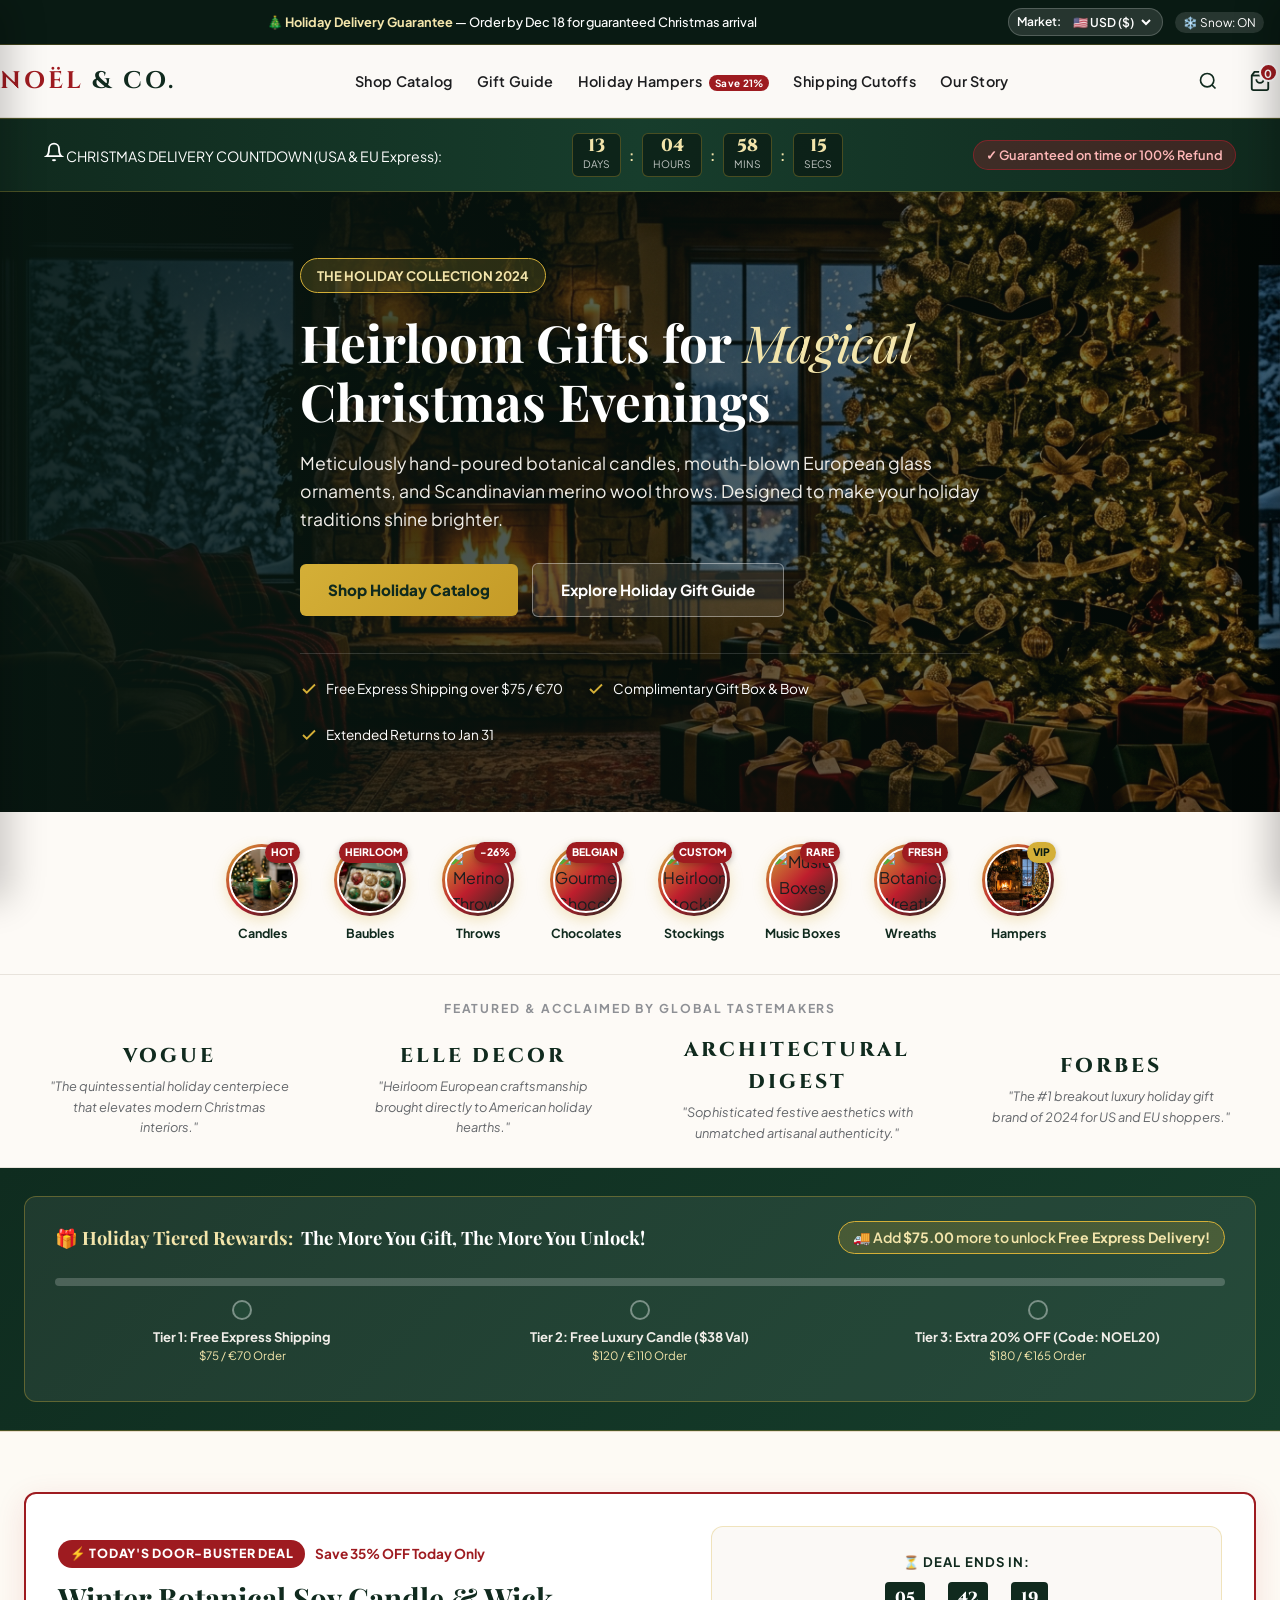
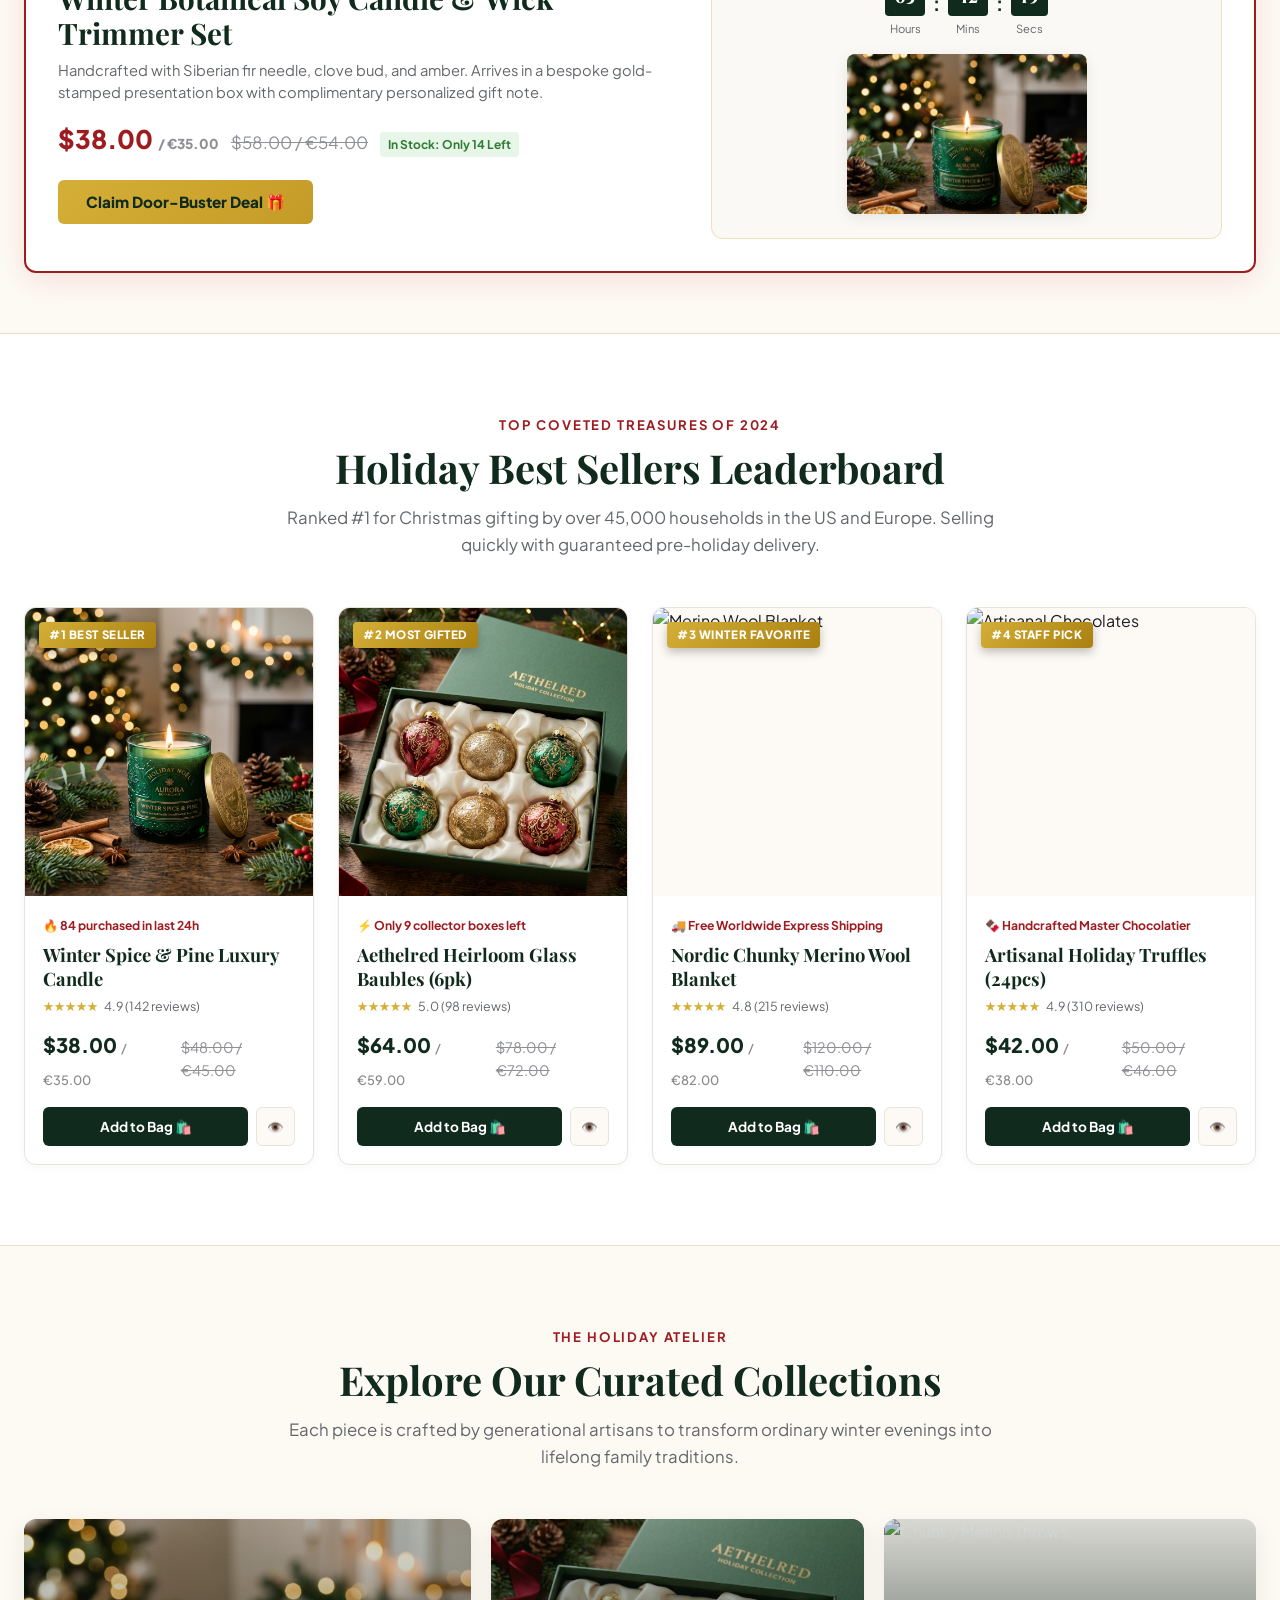
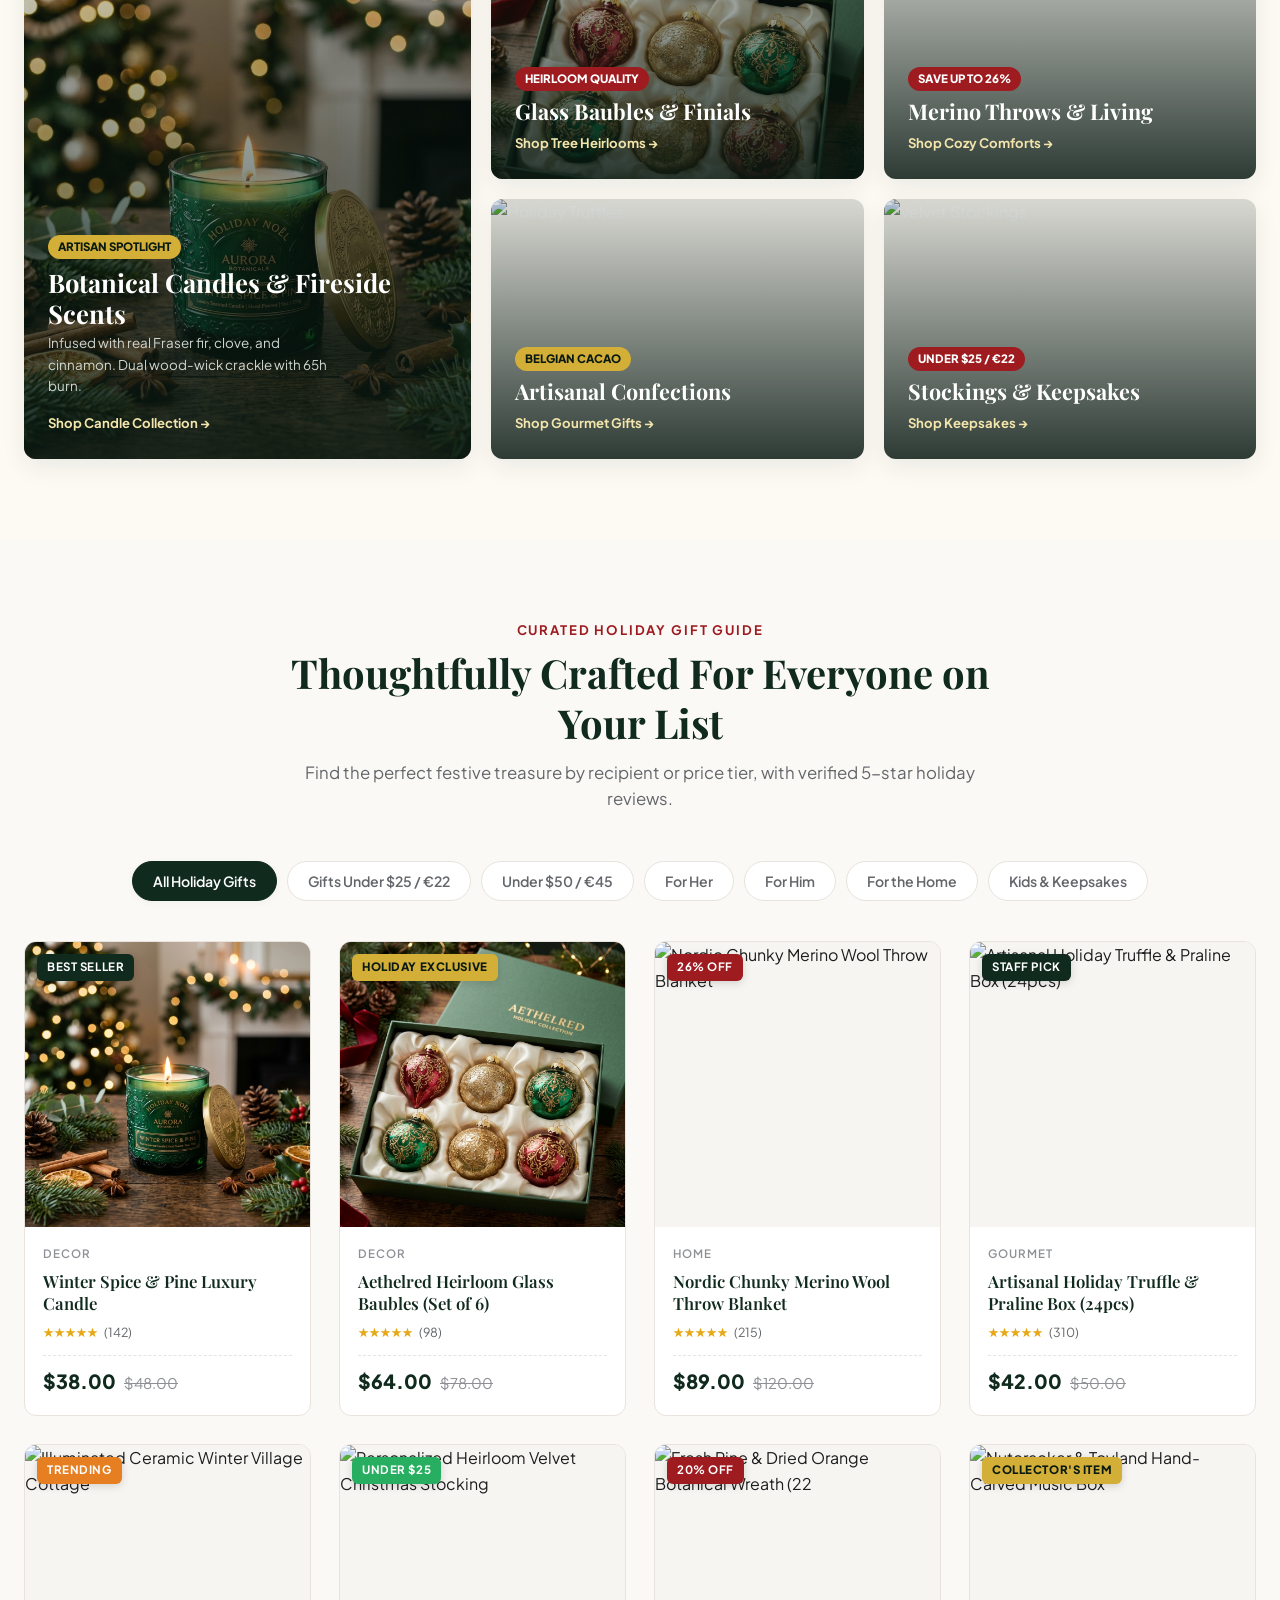
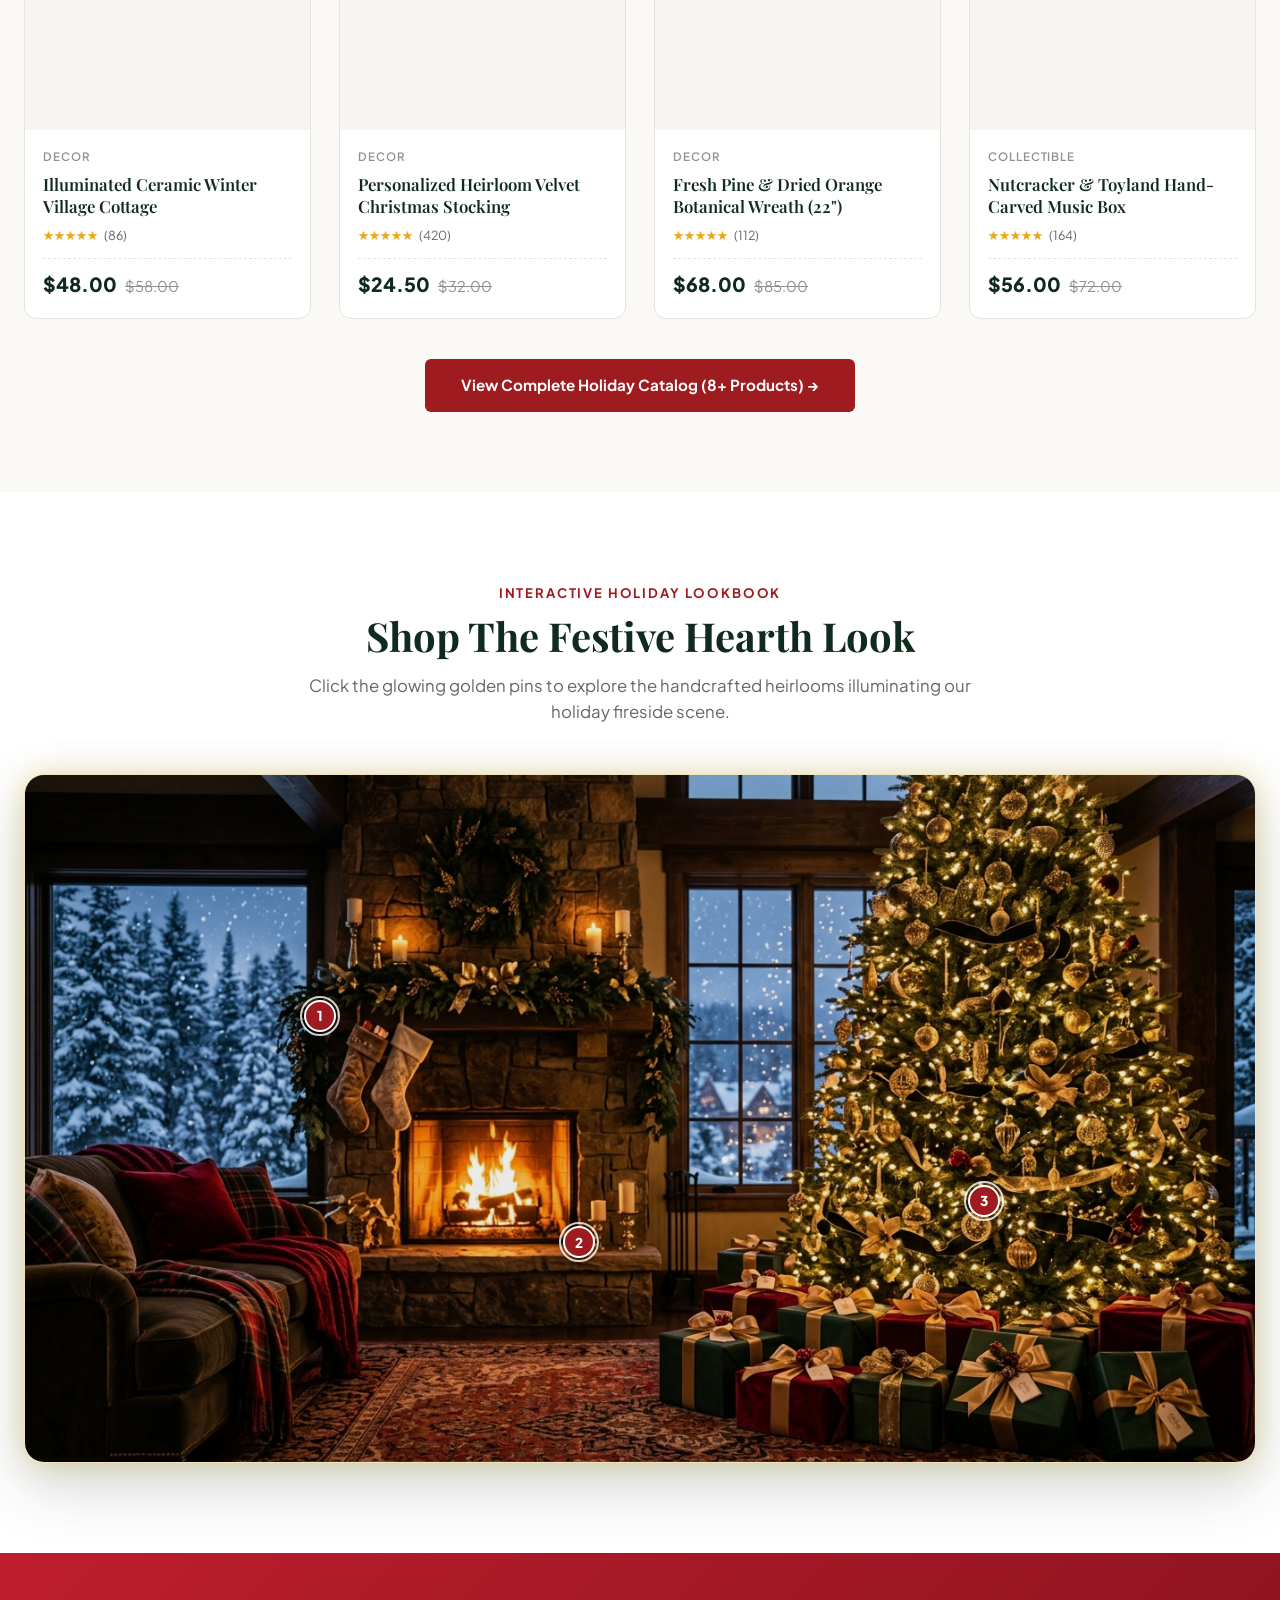
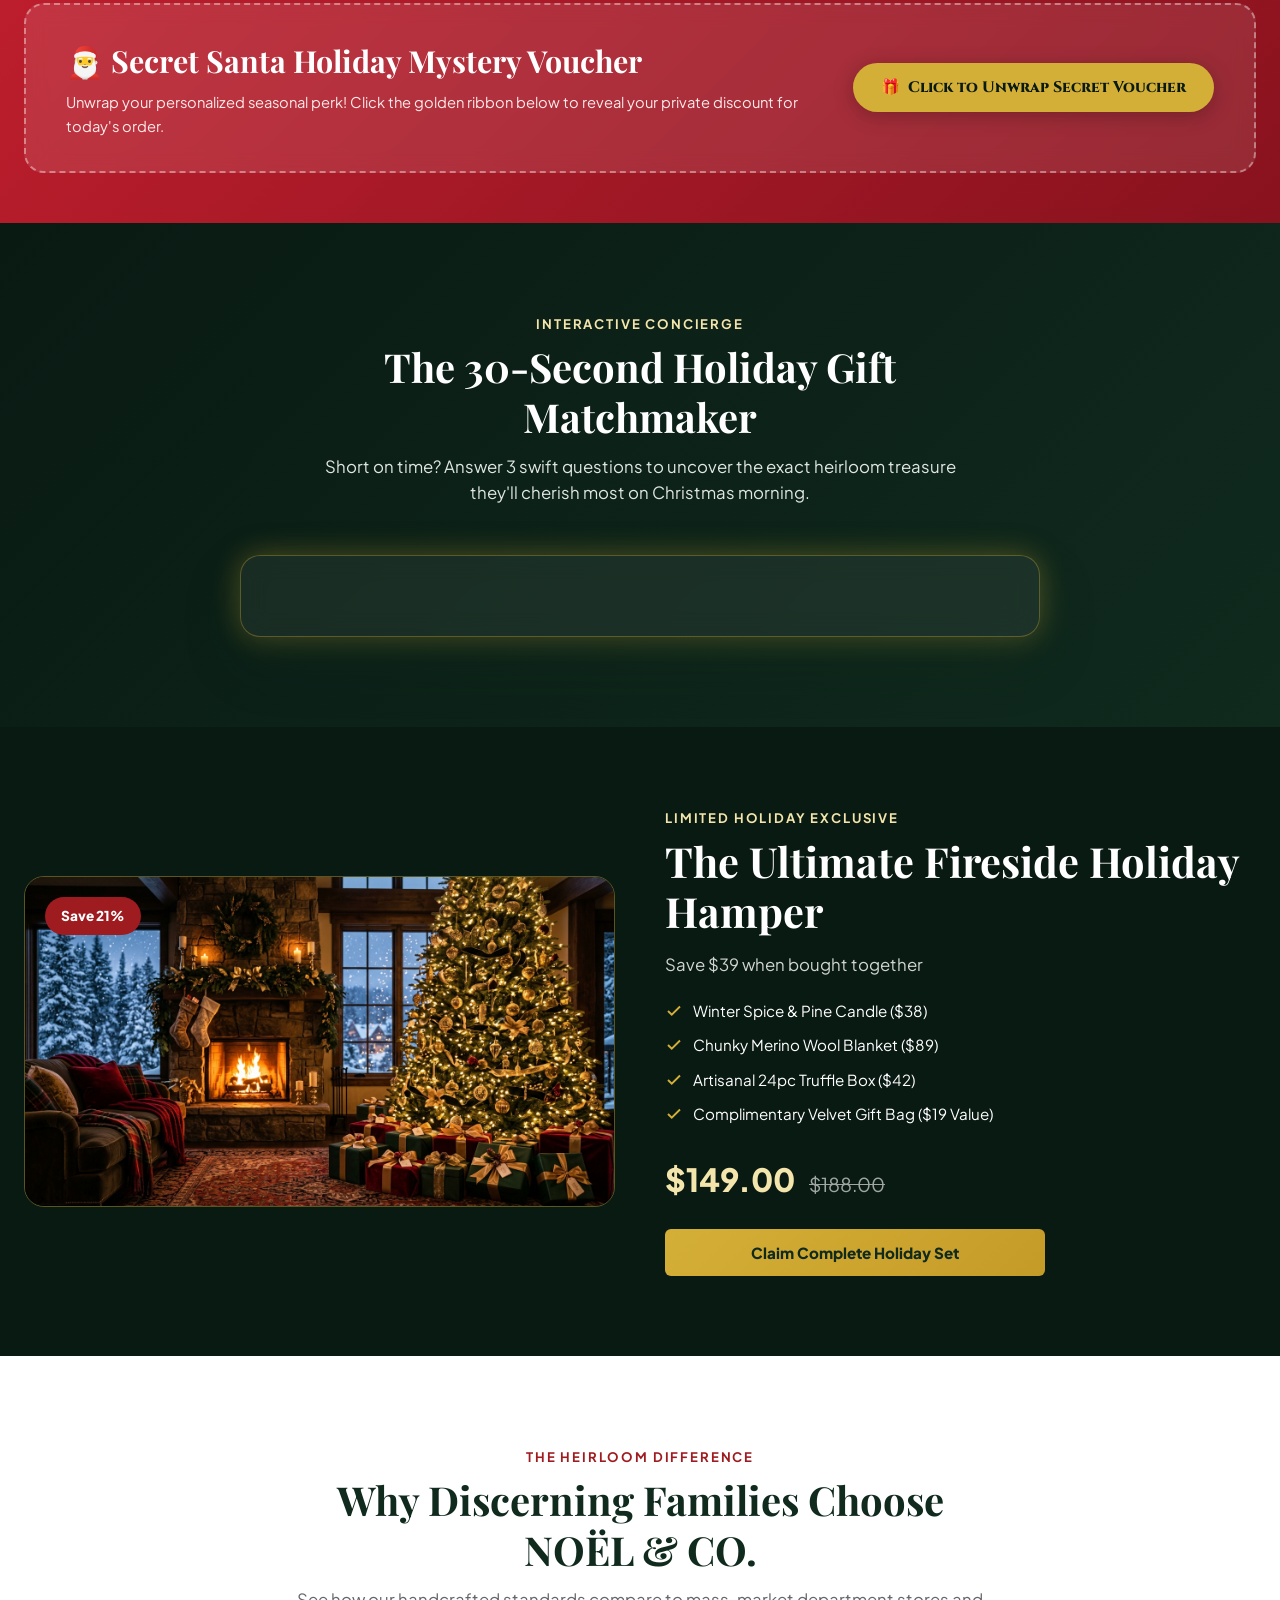
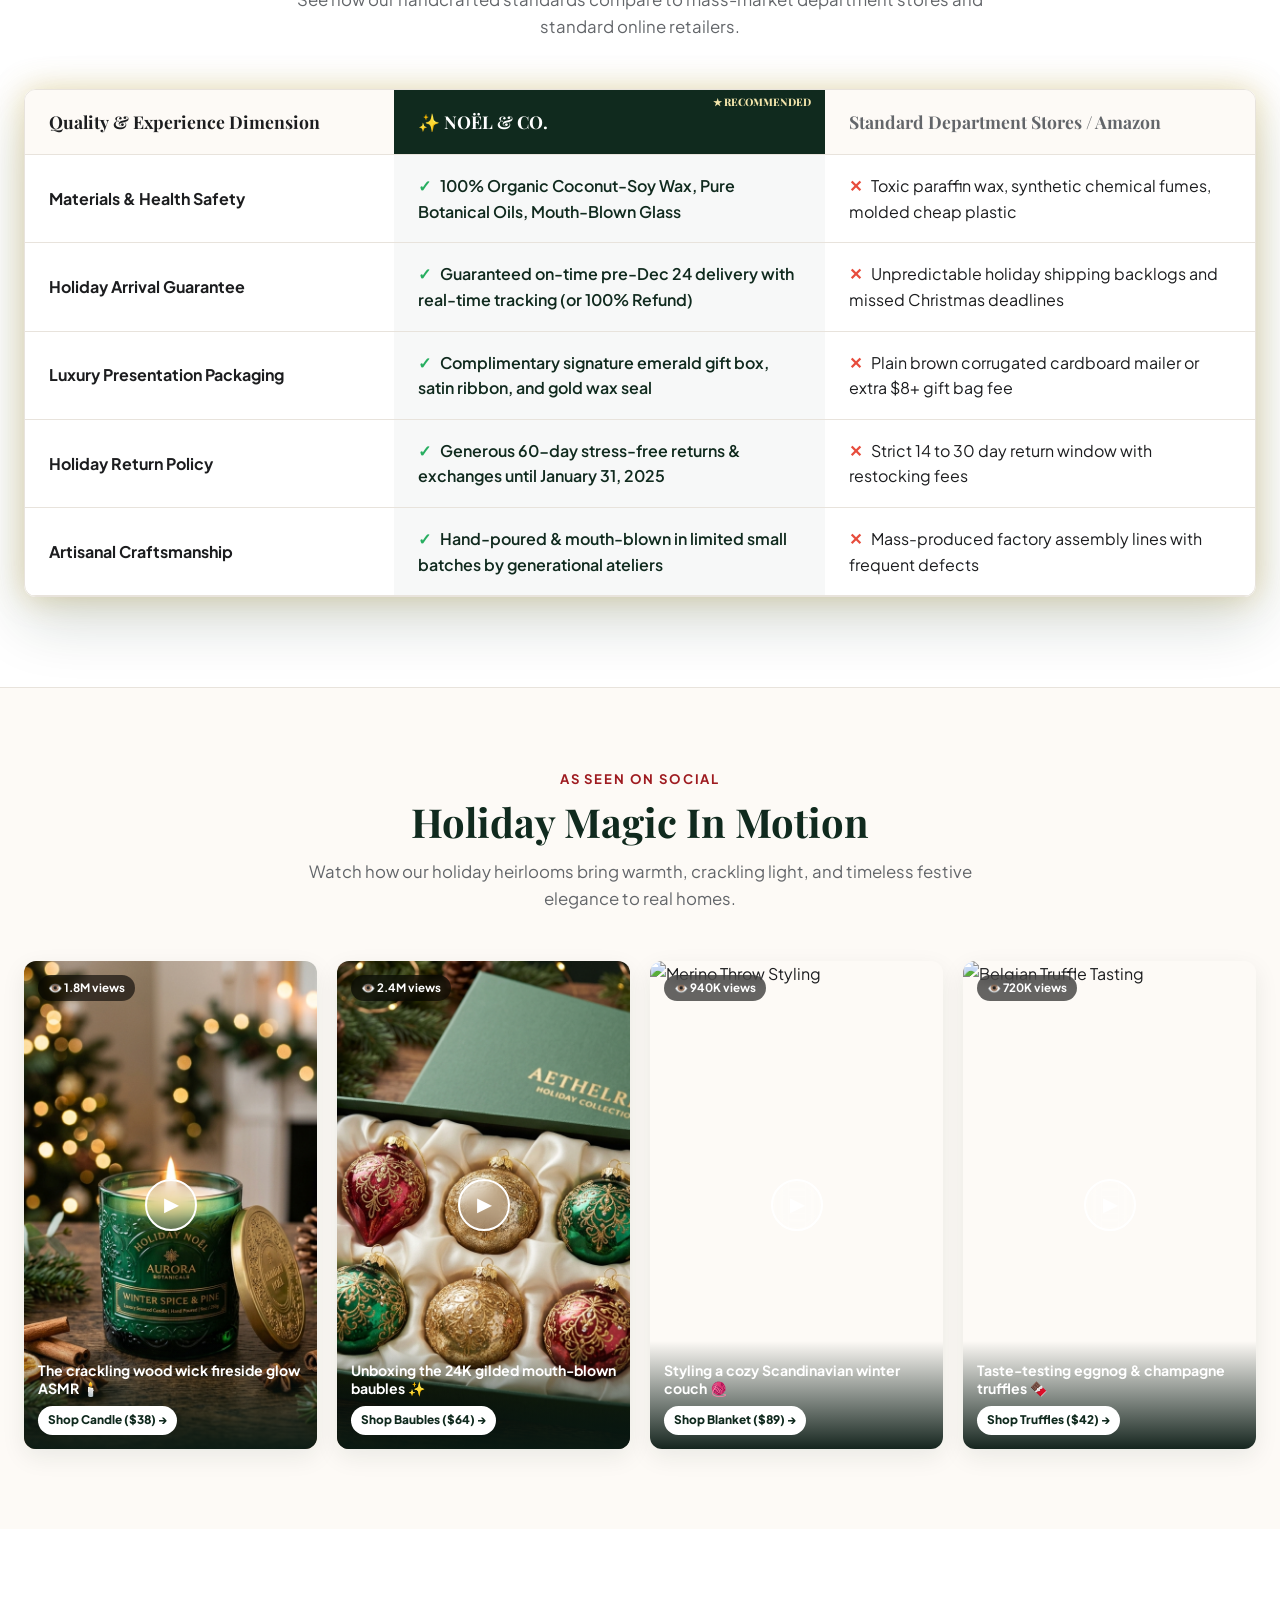
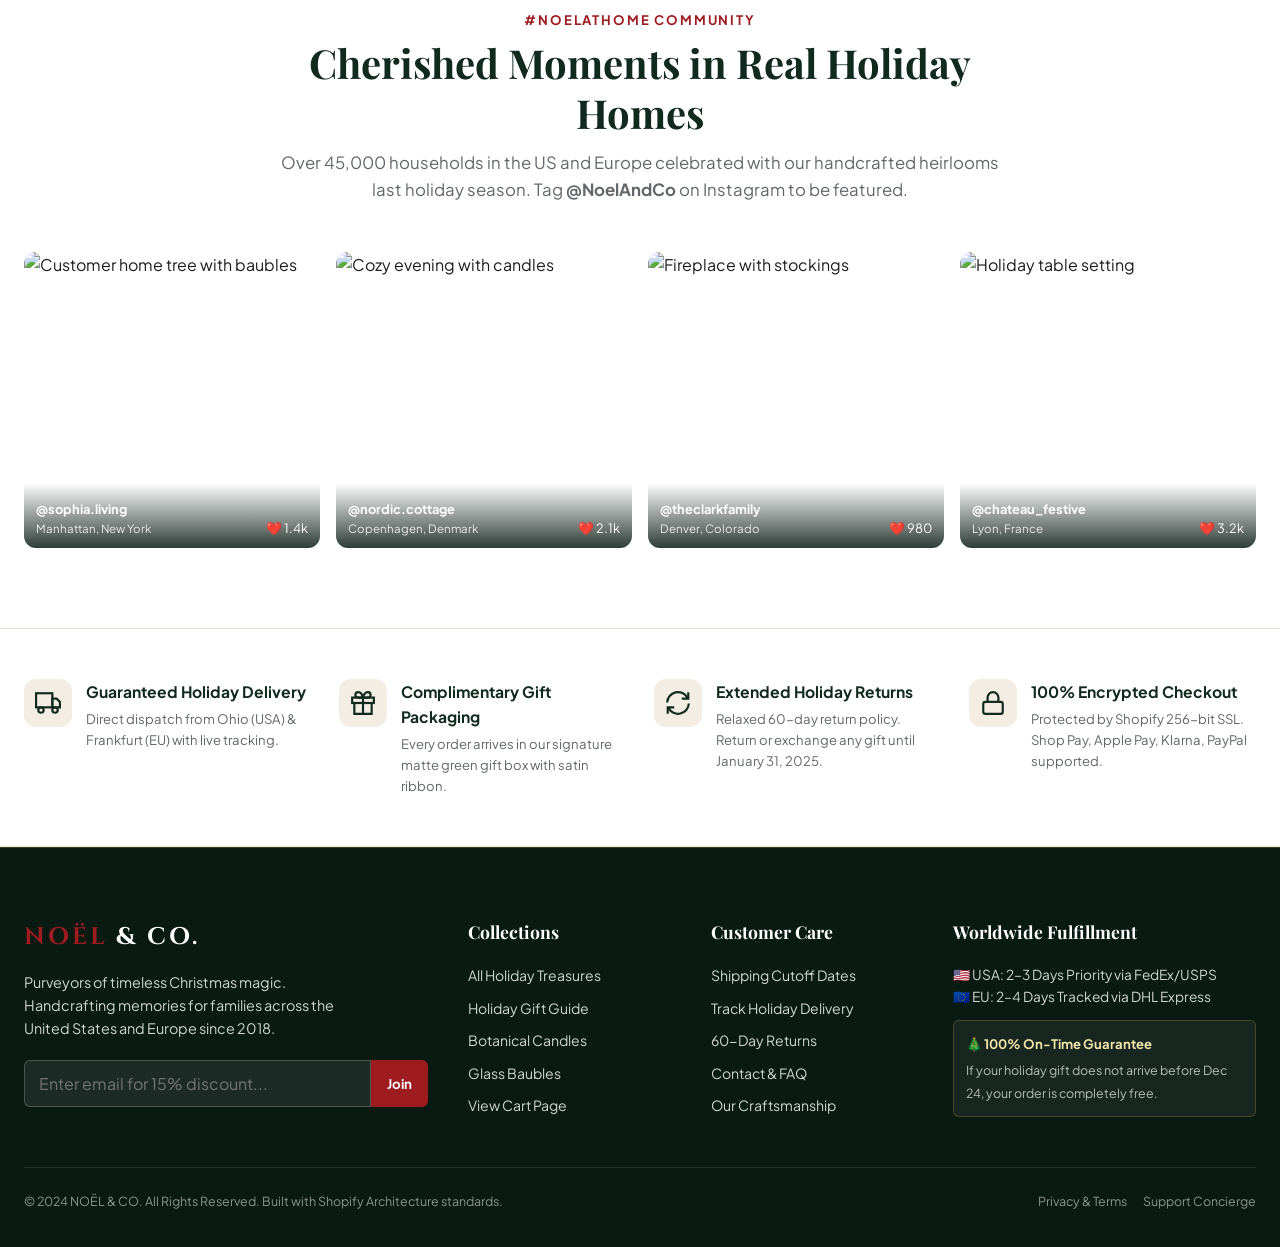
==== index.html @ 5aa4a67a "Initial commit: Noel & Co. Luxury Christmas eCommerce Store with Full CRO Suite" ====
<!DOCTYPE html>
<html lang="en">
<head>
  <meta charset="UTF-8">
  <meta name="viewport" content="width=device-width, initial-scale=1.0">
  <title>NOËL & CO. | Luxury Christmas Holiday Emporium (USA & Europe)</title>
  <meta name="description" content="Discover curated heirloom holiday ornaments, luxury scented candles, cozy wool blankets, and gourmet festive hampers. Guaranteed pre-Christmas delivery across USA & EU.">
  
  <link rel="icon" href="data:image/svg+xml,<svg xmlns=%22http://www.w3.org/2000/svg%22 viewBox=%220 0 100 100%22><text y=%22.9em%22 font-size=%2290%22>🎄</text></svg>">
  <link rel="stylesheet" href="assets/css/theme.css">
</head>
<body>

  <!-- Falling Snow Canvas Background -->
  <canvas id="snow-canvas"></canvas>

  <!-- ==========================================================================
       1. ANNOUNCEMENT BAR
       ========================================================================== -->
  <div class="announcement-bar" role="region" aria-label="Announcement">
    <div class="announcement-bar__inner">
      <div class="announcement-slider" id="announcement-msg">
        <span>🎄 <strong>Holiday Delivery Guarantee</strong> — Order by Dec 18 for guaranteed Christmas arrival</span>
      </div>

      <div class="announcement-controls">
        <div class="currency-selector" title="Select your currency">
          <label for="currency-select" style="font-size:0.75rem; margin-right:4px;">Market:</label>
          <select id="currency-select" aria-label="Currency Selector">
            <option value="USD">🇺🇸 USD ($)</option>
            <option value="EUR">🇪🇺 EUR (€)</option>
          </select>
        </div>
        <button class="snow-toggle-btn" id="snow-toggle" title="Toggle Snowfall">
          ❄️ Snow: ON
        </button>
      </div>
    </div>
  </div>

  <!-- ==========================================================================
       2. SITE HEADER
       ========================================================================== -->
  <header class="site-header" id="site-header">
    <div class="container header-inner">
      <!-- Mobile Hamburger Button -->
      <button class="hamburger-btn" id="hamburger-btn" aria-label="Open navigation menu">
        <svg width="24" height="24" viewBox="0 0 24 24" fill="none" stroke="currentColor" stroke-width="2.2"><line x1="3" y1="12" x2="21" y2="12"></line><line x1="3" y1="6" x2="21" y2="6"></line><line x1="3" y1="18" x2="21" y2="18"></line></svg>
      </button>

      <!-- Brand Logo -->
      <a href="index.html" class="site-brand">
        <div class="brand-logo-text">
          <span>NOËL</span> &amp; CO.
        </div>
      </a>

      <!-- Desktop Navigation Links -->
      <nav aria-label="Main Navigation">
        <ul class="site-nav">
          <li><a href="collections.html" class="nav-link">Shop Catalog</a></li>
          <li><a href="gift-guide.html" class="nav-link">Gift Guide</a></li>
          <li><a href="#bundle-spotlight" class="nav-link">Holiday Hampers <span class="nav-badge-new">Save 21%</span></a></li>
          <li><a href="shipping-policy.html" class="nav-link">Shipping Cutoffs</a></li>
          <li><a href="about.html" class="nav-link">Our Story</a></li>
        </ul>
      </nav>

      <!-- Action Buttons -->
      <div class="header-actions">
        <a href="collections.html" class="action-btn" aria-label="Search catalog">
          <svg width="20" height="20" viewBox="0 0 24 24" fill="none" stroke="currentColor" stroke-width="2"><circle cx="11" cy="11" r="8"></circle><line x1="21" y1="21" x2="16.65" y2="16.65"></line></svg>
        </a>

        <button class="action-btn" id="cart-toggle-btn" aria-label="Open Shopping Bag">
          <svg width="22" height="22" viewBox="0 0 24 24" fill="none" stroke="currentColor" stroke-width="2"><path d="M6 2L3 6v14a2 2 0 0 0 2 2h14a2 2 0 0 0 2-2V6l-3-4z"></path><line x1="3" y1="6" x2="21" y2="6"></line><path d="M16 10a4 4 0 0 1-8 0"></path></svg>
          <span class="cart-counter" id="cart-counter">0</span>
        </button>
      </div>
    </div>
  </header>

  <!-- ==========================================================================
       3. MOBILE NAVIGATION DRAWER
       ========================================================================== -->
  <div class="mobile-nav-overlay" id="mobile-nav-overlay"></div>
  <aside class="mobile-nav-drawer" id="mobile-nav-drawer" aria-label="Mobile Navigation">
    <div class="mobile-nav-header">
      <div class="brand-logo-text" style="font-size:1.25rem;">
        <span>NOËL</span> &amp; CO.
      </div>
      <button id="close-mobile-nav-btn" style="font-size:1.2rem; color:var(--color-text-main);">✕</button>
    </div>
    <div class="mobile-nav-body">
      <ul class="mobile-nav-list">
        <li class="mobile-nav-item"><a href="index.html" class="active">Home Page <span>→</span></a></li>
        <li class="mobile-nav-item"><a href="collections.html">Shop All Holiday Items <span>→</span></a></li>
        <li class="mobile-nav-item"><a href="gift-guide.html">Official Gift Guide 2024 <span>→</span></a></li>
        <li class="mobile-nav-item"><a href="product.html?id=prod-candle">Featured: Holiday Candle <span>→</span></a></li>
        <li class="mobile-nav-item"><a href="cart.html">View Full Cart <span>→</span></a></li>
        <li class="mobile-nav-item"><a href="checkout.html">Direct Checkout <span>→</span></a></li>
        <li class="mobile-nav-item"><a href="shipping-policy.html">Shipping Cutoff Dates (US/EU) <span>→</span></a></li>
        <li class="mobile-nav-item"><a href="about.html">Our Craftsmanship Story <span>→</span></a></li>
        <li class="mobile-nav-item"><a href="contact.html">Customer Care &amp; Concierge <span>→</span></a></li>
      </ul>
    </div>
    <div class="mobile-nav-footer">
      <div style="font-size:0.85rem; margin-bottom:8px; font-weight:600; color:var(--color-primary-forest);">Select Currency:</div>
      <select id="mobile-currency-select" class="checkout-input" style="padding:8px 12px; font-size:0.85rem;">
        <option value="USD">🇺🇸 United States (USD $)</option>
        <option value="EUR">🇪🇺 European Union (EUR €)</option>
      </select>
    </div>
  </aside>

  <!-- ==========================================================================
       4. HOLIDAY SHIPPING CUTOFF URGENCY BANNER
       ========================================================================== -->
  <section class="shipping-urgency-banner" aria-label="Holiday Cutoff Countdown">
    <div class="container urgency-grid">
      <div class="urgency-title">
        <svg class="icon-bell" width="20" height="20" viewBox="0 0 24 24" fill="none" stroke="currentColor" stroke-width="2.2"><path d="M18 8A6 6 0 0 0 6 8c0 7-3 9-3 9h18s-3-2-3-9"></path><path d="M13.73 21a2 2 0 0 1-3.46 0"></path></svg>
        <span>CHRISTMAS DELIVERY COUNTDOWN (USA &amp; EU Express):</span>
      </div>

      <div class="countdown-box">
        <div class="countdown-unit">
          <div class="countdown-num" id="cd-days">05</div>
          <div class="countdown-lbl">Days</div>
        </div>
        <span style="font-weight:bold; color:var(--color-gold-light);">:</span>
        <div class="countdown-unit">
          <div class="countdown-num" id="cd-hours">14</div>
          <div class="countdown-lbl">Hours</div>
        </div>
        <span style="font-weight:bold; color:var(--color-gold-light);">:</span>
        <div class="countdown-unit">
          <div class="countdown-num" id="cd-mins">28</div>
          <div class="countdown-lbl">Mins</div>
        </div>
        <span style="font-weight:bold; color:var(--color-gold-light);">:</span>
        <div class="countdown-unit">
          <div class="countdown-num" id="cd-secs">42</div>
          <div class="countdown-lbl">Secs</div>
        </div>
      </div>

      <div class="urgency-guarantee">
        ✓ Guaranteed on time or 100% Refund
      </div>
    </div>
  </section>

  <!-- ==========================================================================
       5. HERO BANNER
       ========================================================================== -->
  <section class="hero-section">
    <div class="hero-bg-wrapper">
      <img src="assets/images/hero-banner.jpg" alt="Cozy Christmas Living Room" class="hero-bg-image">
    </div>
    <div class="hero-overlay"></div>

    <div class="container hero-content">
      <span class="hero-badge">The Holiday Collection 2024</span>
      <h1 class="hero-title">
        Heirloom Gifts for <em>Magical</em> Christmas Evenings
      </h1>
      <p class="hero-description">
        Meticulously hand-poured botanical candles, mouth-blown European glass ornaments, and Scandinavian merino wool throws. Designed to make your holiday traditions shine brighter.
      </p>
      
      <div class="hero-buttons">
        <a href="collections.html" class="btn btn-gold">
          Shop Holiday Catalog
        </a>
        <a href="gift-guide.html" class="btn btn-outline">
          Explore Holiday Gift Guide
        </a>
      </div>

      <div class="hero-perks">
        <div class="perk-item">
          <svg width="18" height="18" viewBox="0 0 24 24" fill="none" stroke="currentColor" stroke-width="2.5"><polyline points="20 6 9 17 4 12"></polyline></svg>
          <span>Free Express Shipping over $75 / €70</span>
        </div>
        <div class="perk-item">
          <svg width="18" height="18" viewBox="0 0 24 24" fill="none" stroke="currentColor" stroke-width="2.5"><polyline points="20 6 9 17 4 12"></polyline></svg>
          <span>Complimentary Gift Box &amp; Bow</span>
        </div>
        <div class="perk-item">
          <svg width="18" height="18" viewBox="0 0 24 24" fill="none" stroke="currentColor" stroke-width="2.5"><polyline points="20 6 9 17 4 12"></polyline></svg>
          <span>Extended Returns to Jan 31</span>
        </div>
      </div>
    </div>
  </section>

  <!-- ==========================================================================
       5.0 HOLIDAY STORY HIGHLIGHTS (Circular Categories)
       ========================================================================== -->
  <section class="story-categories-section" aria-label="Popular Holiday Categories">
    <div class="container">
      <div class="story-categories-scroll">
        <a href="collections.html" class="story-circle-item">
          <div class="story-avatar-wrap">
            <img src="assets/images/product-candle.jpg" alt="Botanical Candles" class="story-avatar-img">
            <span class="story-badge">Hot</span>
          </div>
          <span class="story-label">Candles</span>
        </a>

        <a href="collections.html" class="story-circle-item">
          <div class="story-avatar-wrap">
            <img src="assets/images/product-ornaments.jpg" alt="Glass Baubles" class="story-avatar-img">
            <span class="story-badge">Heirloom</span>
          </div>
          <span class="story-label">Baubles</span>
        </a>

        <a href="collections.html" class="story-circle-item">
          <div class="story-avatar-wrap">
            <img src="https://images.unsplash.com/photo-1512389142860-9c449e58a543?auto=format&fit=crop&w=300&q=80" alt="Merino Throws" class="story-avatar-img">
            <span class="story-badge">-26%</span>
          </div>
          <span class="story-label">Throws</span>
        </a>

        <a href="collections.html" class="story-circle-item">
          <div class="story-avatar-wrap">
            <img src="https://images.unsplash.com/photo-1549007994-cb92caebd54b?auto=format&fit=crop&w=300&q=80" alt="Gourmet Chocolates" class="story-avatar-img">
            <span class="story-badge">Belgian</span>
          </div>
          <span class="story-label">Chocolates</span>
        </a>

        <a href="collections.html" class="story-circle-item">
          <div class="story-avatar-wrap">
            <img src="https://images.unsplash.com/photo-1513297887119-d46091b24bfa?auto=format&fit=crop&w=300&q=80" alt="Heirloom Stockings" class="story-avatar-img">
            <span class="story-badge">Custom</span>
          </div>
          <span class="story-label">Stockings</span>
        </a>

        <a href="collections.html" class="story-circle-item">
          <div class="story-avatar-wrap">
            <img src="https://images.unsplash.com/photo-1512474932049-78ac69ede12c?auto=format&fit=crop&w=300&q=80" alt="Music Boxes" class="story-avatar-img">
            <span class="story-badge">Rare</span>
          </div>
          <span class="story-label">Music Boxes</span>
        </a>

        <a href="collections.html" class="story-circle-item">
          <div class="story-avatar-wrap">
            <img src="https://images.unsplash.com/photo-1543258103-a62bdc069871?auto=format&fit=crop&w=300&q=80" alt="Botanical Wreaths" class="story-avatar-img">
            <span class="story-badge">Fresh</span>
          </div>
          <span class="story-label">Wreaths</span>
        </a>

        <a href="#bundle-spotlight" class="story-circle-item">
          <div class="story-avatar-wrap">
            <img src="assets/images/hero-banner.jpg" alt="Gift Hampers" class="story-avatar-img">
            <span class="story-badge" style="background:var(--color-gold-accent); color:var(--color-primary-dark);">VIP</span>
          </div>
          <span class="story-label">Hampers</span>
        </a>
      </div>
    </div>
  </section>

  <!-- ==========================================================================
       5.1 PRESS & MEDIA AUTHORITY TRUST BAR
       ========================================================================== -->
  <section class="press-bar" aria-label="Press and Media Features">
    <div class="container">
      <div class="press-bar__title">FEATURED &amp; ACCLAIMED BY GLOBAL TASTEMAKERS</div>
      <div class="press-quotes-grid">
        <div class="press-item">
          <div class="press-logo-name">VOGUE</div>
          <div class="press-quote-text">"The quintessential holiday centerpiece that elevates modern Christmas interiors."</div>
        </div>
        <div class="press-item">
          <div class="press-logo-name">ELLE DECOR</div>
          <div class="press-quote-text">"Heirloom European craftsmanship brought directly to American holiday hearths."</div>
        </div>
        <div class="press-item">
          <div class="press-logo-name">ARCHITECTURAL DIGEST</div>
          <div class="press-quote-text">"Sophisticated festive aesthetics with unmatched artisanal authenticity."</div>
        </div>
        <div class="press-item">
          <div class="press-logo-name">FORBES</div>
          <div class="press-quote-text">"The #1 breakout luxury holiday gift brand of 2024 for US and EU shoppers."</div>
        </div>
      </div>
    </div>
  </section>

  <!-- ==========================================================================
       5.15 SPEND & SAVE TIERED REWARDS LADDER
       ========================================================================== -->
  <section class="spend-save-section" aria-label="Spend and Save Rewards Ladder">
    <div class="container">
      <div class="spend-save-box">
        <div class="spend-save-header">
          <div class="spend-save-title">
            <span>🎁 Holiday Tiered Rewards:</span> The More You Gift, The More You Unlock!
          </div>
          <div class="spend-save-status" id="ladder-status-msg">
            🚚 Add $75.00 more to unlock Free Express Delivery!
          </div>
        </div>

        <div class="ladder-track-wrapper">
          <div class="ladder-track">
            <div class="ladder-fill" id="ladder-progress-fill"></div>
          </div>
          <div class="ladder-milestones">
            <div class="ladder-step" id="ladder-step-1">
              <div class="ladder-step-dot"></div>
              <span class="ladder-step-name">Tier 1: Free Express Shipping</span>
              <span class="ladder-step-target">$75 / €70 Order</span>
            </div>
            <div class="ladder-step" id="ladder-step-2">
              <div class="ladder-step-dot"></div>
              <span class="ladder-step-name">Tier 2: Free Luxury Candle ($38 Val)</span>
              <span class="ladder-step-target">$120 / €110 Order</span>
            </div>
            <div class="ladder-step" id="ladder-step-3">
              <div class="ladder-step-dot"></div>
              <span class="ladder-step-name">Tier 3: Extra 20% OFF (Code: NOEL20)</span>
              <span class="ladder-step-target">$180 / €165 Order</span>
            </div>
          </div>
        </div>
      </div>
    </div>
  </section>

  <!-- ==========================================================================
       5.2 HOLIDAY DOOR-BUSTER FLASH DEAL BANNER
       ========================================================================== -->
  <section class="flash-deal-section" aria-label="Today's Flash Deal">
    <div class="container">
      <div class="flash-deal-banner">
        <div>
          <div class="flash-badge-row">
            <span class="flash-tag">⚡ TODAY'S DOOR-BUSTER DEAL</span>
            <span style="font-size:0.85rem; font-weight:700; color:var(--color-festive-red);">Save 35% OFF Today Only</span>
          </div>
          <h2 style="font-family:var(--font-heading); font-size:1.85rem; color:var(--color-primary-forest); margin-bottom:8px; line-height:1.2;">
            Winter Botanical Soy Candle &amp; Wick Trimmer Set
          </h2>
          <p style="font-size:0.92rem; color:var(--color-text-muted); margin-bottom:16px; line-height:1.5;">
            Handcrafted with Siberian fir needle, clove bud, and amber. Arrives in a bespoke gold-stamped presentation box with complimentary personalized gift note.
          </p>
          <div style="display:flex; align-items:baseline; gap:12px; margin-bottom:18px;">
            <span style="font-size:1.6rem; font-weight:800; color:var(--color-festive-red);">$38.00 <span style="font-size:0.85rem; color:var(--color-text-light);">/ €35.00</span></span>
            <span style="font-size:1.05rem; text-decoration:line-through; color:var(--color-text-light);">$58.00 / €54.00</span>
            <span style="background:#e8f5e9; color:#2e7d32; font-size:0.75rem; font-weight:700; padding:3px 8px; border-radius:4px;">In Stock: Only 14 Left</span>
          </div>
          <div style="display:flex; gap:12px; align-items:center; flex-wrap:wrap;">
            <button class="btn btn-gold" onclick="window.NoelApp.addToCart('prod-candle', 1)" style="padding:12px 28px;">
              Claim Door-Buster Deal 🎁
            </button>
            <a href="product.html?id=prod-candle" class="btn btn-outline" style="padding:12px 20px; font-size:0.85rem;">
              View Details
            </a>
          </div>
        </div>

        <div style="text-align:center; background:#fbf9f6; border-radius:12px; padding:24px; border:1px solid rgba(212,175,55,0.3);">
          <div style="font-size:0.82rem; font-weight:700; text-transform:uppercase; letter-spacing:0.08em; color:var(--color-primary-forest); margin-bottom:10px;">
            ⏳ Deal Ends In:
          </div>
          <div class="flash-countdown" style="justify-content:center; margin-bottom:16px;">
            <div>
              <div class="flash-timer-box" id="flash-hrs">05</div>
              <div style="font-size:0.7rem; color:var(--color-text-muted); margin-top:4px;">Hours</div>
            </div>
            <span style="font-weight:bold; font-size:1.2rem; color:var(--color-primary-forest); margin-top:-14px;">:</span>
            <div>
              <div class="flash-timer-box" id="flash-mins">42</div>
              <div style="font-size:0.7rem; color:var(--color-text-muted); margin-top:4px;">Mins</div>
            </div>
            <span style="font-weight:bold; font-size:1.2rem; color:var(--color-primary-forest); margin-top:-14px;">:</span>
            <div>
              <div class="flash-timer-box" id="flash-secs">19</div>
              <div style="font-size:0.7rem; color:var(--color-text-muted); margin-top:4px;">Secs</div>
            </div>
          </div>
          <img src="assets/images/product-candle.jpg" alt="Winter Candle Flash Deal" style="width:100%; max-width:240px; height:160px; object-fit:cover; border-radius:8px; margin:0 auto; box-shadow:0 4px 15px rgba(0,0,0,0.08);">
        </div>
      </div>
    </div>
  </section>

  <!-- ==========================================================================
       5.3 HOLIDAY BEST SELLERS LEADERBOARD
       ========================================================================== -->
  <section class="bestsellers-section" aria-label="Holiday Best Sellers">
    <div class="container">
      <div class="section-header">
        <span class="section-pretitle">Top Coveted Treasures of 2024</span>
        <h2 class="section-title">Holiday Best Sellers Leaderboard</h2>
        <p class="section-description">
          Ranked #1 for Christmas gifting by over 45,000 households in the US and Europe. Selling quickly with guaranteed pre-holiday delivery.
        </p>
      </div>

      <div class="bestsellers-grid">
        <!-- Rank #1: Candle -->
        <div class="bestseller-card">
          <span class="bestseller-rank-tag">#1 Best Seller</span>
          <div class="bestseller-img-wrap">
            <img src="assets/images/product-candle.jpg" alt="Winter Spice Candle" loading="lazy">
          </div>
          <div class="bestseller-content">
            <div class="bestseller-velocity">🔥 84 purchased in last 24h</div>
            <h3 class="bestseller-title">
              <a href="product.html?id=prod-candle">Winter Spice &amp; Pine Luxury Candle</a>
            </h3>
            <div class="bestseller-rating">
              <span class="bestseller-stars">★★★★★</span>
              <span>4.9 (142 reviews)</span>
            </div>
            <div class="bestseller-price-row">
              <span class="bestseller-price">$38.00 <span style="font-size:0.8rem; font-weight:500; color:#888;">/ €35.00</span></span>
              <span class="bestseller-orig-price">$48.00 / €45.00</span>
            </div>
            <div class="bestseller-actions">
              <button class="btn-bestseller-add" onclick="window.NoelApp.addToCart('prod-candle', 1)">
                Add to Bag 🛍️
              </button>
              <button class="btn-bestseller-quick" onclick="window.NoelApp.openQuickView('prod-candle')" aria-label="Quick View">
                👁️
              </button>
            </div>
          </div>
        </div>

        <!-- Rank #2: Ornaments -->
        <div class="bestseller-card">
          <span class="bestseller-rank-tag">#2 Most Gifted</span>
          <div class="bestseller-img-wrap">
            <img src="assets/images/product-ornaments.jpg" alt="Heirloom Glass Baubles" loading="lazy">
          </div>
          <div class="bestseller-content">
            <div class="bestseller-velocity">⚡ Only 9 collector boxes left</div>
            <h3 class="bestseller-title">
              <a href="product.html?id=prod-ornaments">Aethelred Heirloom Glass Baubles (6pk)</a>
            </h3>
            <div class="bestseller-rating">
              <span class="bestseller-stars">★★★★★</span>
              <span>5.0 (98 reviews)</span>
            </div>
            <div class="bestseller-price-row">
              <span class="bestseller-price">$64.00 <span style="font-size:0.8rem; font-weight:500; color:#888;">/ €59.00</span></span>
              <span class="bestseller-orig-price">$78.00 / €72.00</span>
            </div>
            <div class="bestseller-actions">
              <button class="btn-bestseller-add" onclick="window.NoelApp.addToCart('prod-ornaments', 1)">
                Add to Bag 🛍️
              </button>
              <button class="btn-bestseller-quick" onclick="window.NoelApp.openQuickView('prod-ornaments')" aria-label="Quick View">
                👁️
              </button>
            </div>
          </div>
        </div>

        <!-- Rank #3: Blanket -->
        <div class="bestseller-card">
          <span class="bestseller-rank-tag">#3 Winter Favorite</span>
          <div class="bestseller-img-wrap">
            <img src="https://images.unsplash.com/photo-1584100936595-c0654b55a2e2?auto=format&fit=crop&w=600&q=80" alt="Merino Wool Blanket" loading="lazy">
          </div>
          <div class="bestseller-content">
            <div class="bestseller-velocity">🚚 Free Worldwide Express Shipping</div>
            <h3 class="bestseller-title">
              <a href="product.html?id=prod-blanket">Nordic Chunky Merino Wool Blanket</a>
            </h3>
            <div class="bestseller-rating">
              <span class="bestseller-stars">★★★★★</span>
              <span>4.8 (215 reviews)</span>
            </div>
            <div class="bestseller-price-row">
              <span class="bestseller-price">$89.00 <span style="font-size:0.8rem; font-weight:500; color:#888;">/ €82.00</span></span>
              <span class="bestseller-orig-price">$120.00 / €110.00</span>
            </div>
            <div class="bestseller-actions">
              <button class="btn-bestseller-add" onclick="window.NoelApp.addToCart('prod-blanket', 1)">
                Add to Bag 🛍️
              </button>
              <button class="btn-bestseller-quick" onclick="window.NoelApp.openQuickView('prod-blanket')" aria-label="Quick View">
                👁️
              </button>
            </div>
          </div>
        </div>

        <!-- Rank #4: Chocolates -->
        <div class="bestseller-card">
          <span class="bestseller-rank-tag">#4 Staff Pick</span>
          <div class="bestseller-img-wrap">
            <img src="https://images.unsplash.com/photo-1548907040-4baa42d10919?auto=format&fit=crop&w=600&q=80" alt="Artisanal Chocolates" loading="lazy">
          </div>
          <div class="bestseller-content">
            <div class="bestseller-velocity">🍫 Handcrafted Master Chocolatier</div>
            <h3 class="bestseller-title">
              <a href="product.html?id=prod-chocolate">Artisanal Holiday Truffles (24pcs)</a>
            </h3>
            <div class="bestseller-rating">
              <span class="bestseller-stars">★★★★★</span>
              <span>4.9 (310 reviews)</span>
            </div>
            <div class="bestseller-price-row">
              <span class="bestseller-price">$42.00 <span style="font-size:0.8rem; font-weight:500; color:#888;">/ €38.00</span></span>
              <span class="bestseller-orig-price">$50.00 / €46.00</span>
            </div>
            <div class="bestseller-actions">
              <button class="btn-bestseller-add" onclick="window.NoelApp.addToCart('prod-chocolate', 1)">
                Add to Bag 🛍️
              </button>
              <button class="btn-bestseller-quick" onclick="window.NoelApp.openQuickView('prod-chocolate')" aria-label="Quick View">
                👁️
              </button>
            </div>
          </div>
        </div>
      </div>
    </div>
  </section>

  <!-- ==========================================================================
       5.4 CURATED CATEGORY SHOWCASE BENTO GRID
       ========================================================================== -->
  <section class="category-showcase-section" aria-label="Shop by Curated Collections">
    <div class="container">
      <div class="section-header">
        <span class="section-pretitle">The Holiday Atelier</span>
        <h2 class="section-title">Explore Our Curated Collections</h2>
        <p class="section-description">
          Each piece is crafted by generational artisans to transform ordinary winter evenings into lifelong family traditions.
        </p>
      </div>

      <div class="category-bento-grid">
        <!-- Tile 1: Large Featured (Candles & Scents) -->
        <a href="collections.html" class="category-bento-card card-featured">
          <img src="assets/images/product-candle.jpg" alt="Botanical Soy Candles" class="bento-bg-img" loading="lazy">
          <div class="bento-overlay"></div>
          <div class="bento-info">
            <span class="bento-tag gold">Artisan Spotlight</span>
            <h3 class="bento-title">Botanical Candles &amp; Fireside Scents</h3>
            <p class="bento-subtitle">Infused with real Fraser fir, clove, and cinnamon. Dual wood-wick crackle with 65h burn.</p>
            <span class="bento-link-text">Shop Candle Collection →</span>
          </div>
        </a>

        <!-- Tile 2: Glass Baubles -->
        <a href="collections.html" class="category-bento-card">
          <img src="assets/images/product-ornaments.jpg" alt="Mouth-Blown Glass Baubles" class="bento-bg-img" loading="lazy">
          <div class="bento-overlay"></div>
          <div class="bento-info">
            <span class="bento-tag">Heirloom Quality</span>
            <h3 class="bento-title" style="font-size:1.35rem;">Glass Baubles &amp; Finials</h3>
            <span class="bento-link-text">Shop Tree Heirlooms →</span>
          </div>
        </a>

        <!-- Tile 3: Warm Living -->
        <a href="collections.html" class="category-bento-card">
          <img src="https://images.unsplash.com/photo-1584100936595-c0654b55a2e2?auto=format&fit=crop&w=600&q=80" alt="Chunky Merino Throws" class="bento-bg-img" loading="lazy">
          <div class="bento-overlay"></div>
          <div class="bento-info">
            <span class="bento-tag">Save Up to 26%</span>
            <h3 class="bento-title" style="font-size:1.35rem;">Merino Throws &amp; Living</h3>
            <span class="bento-link-text">Shop Cozy Comforts →</span>
          </div>
        </a>

        <!-- Tile 4: Confections -->
        <a href="collections.html" class="category-bento-card">
          <img src="https://images.unsplash.com/photo-1548907040-4baa42d10919?auto=format&fit=crop&w=600&q=80" alt="Holiday Truffles" class="bento-bg-img" loading="lazy">
          <div class="bento-overlay"></div>
          <div class="bento-info">
            <span class="bento-tag gold">Belgian Cacao</span>
            <h3 class="bento-title" style="font-size:1.35rem;">Artisanal Confections</h3>
            <span class="bento-link-text">Shop Gourmet Gifts →</span>
          </div>
        </a>

        <!-- Tile 5: Stockings & Keepsakes -->
        <a href="collections.html" class="category-bento-card">
          <img src="https://images.unsplash.com/photo-1513297887119-d46091b24bfa?auto=format&fit=crop&w=600&q=80" alt="Velvet Stockings" class="bento-bg-img" loading="lazy">
          <div class="bento-overlay"></div>
          <div class="bento-info">
            <span class="bento-tag">Under $25 / €22</span>
            <h3 class="bento-title" style="font-size:1.35rem;">Stockings &amp; Keepsakes</h3>
            <span class="bento-link-text">Shop Keepsakes →</span>
          </div>
        </a>
      </div>
    </div>
  </section>

  <!-- ==========================================================================
       6. GIFT GUIDE FILTER TABS
       ========================================================================== -->
  <section class="products-section" id="gift-guide">
    <div class="container">
      <div class="section-header">
        <span class="section-pretitle">Curated Holiday Gift Guide</span>
        <h2 class="section-title">Thoughtfully Crafted For Everyone on Your List</h2>
        <p class="section-description">
          Find the perfect festive treasure by recipient or price tier, with verified 5-star holiday reviews.
        </p>
      </div>

      <div class="gift-guide-tabs">
        <button class="tab-btn active" data-filter="all">All Holiday Gifts</button>
        <button class="tab-btn" data-filter="under-25">Gifts Under $25 / €22</button>
        <button class="tab-btn" data-filter="under-50">Under $50 / €45</button>
        <button class="tab-btn" data-filter="her">For Her</button>
        <button class="tab-btn" data-filter="him">For Him</button>
        <button class="tab-btn" data-filter="home">For the Home</button>
        <button class="tab-btn" data-filter="kids">Kids &amp; Keepsakes</button>
      </div>

      <div class="products-grid" id="products-grid">
        <!-- Rendered dynamically by theme.js -->
      </div>

      <div style="text-align: center; margin-top: 40px;">
        <a href="collections.html" class="btn btn-primary" style="padding: 14px 36px;">
          View Complete Holiday Catalog (8+ Products) →
        </a>
      </div>
    </div>
  </section>

  <!-- ==========================================================================
       6.1 SHOPPABLE FESTIVE ROOM LOOKBOOK (Interactive Hotspots)
       ========================================================================== -->
  <section class="shoppable-room-section" aria-label="Shoppable Room Lookbook">
    <div class="container">
      <div class="section-header">
        <span class="section-pretitle">Interactive Holiday Lookbook</span>
        <h2 class="section-title">Shop The Festive Hearth Look</h2>
        <p class="section-description">
          Click the glowing golden pins to explore the handcrafted heirlooms illuminating our holiday fireside scene.
        </p>
      </div>

      <div class="lookbook-wrapper">
        <img src="assets/images/hero-banner.jpg" alt="Shoppable Festive Christmas Living Room" class="lookbook-main-img">

        <!-- Hotspot 1: Glass Baubles on Tree -->
        <button class="hotspot-pin" style="top: 35%; left: 24%;" data-target="pop-baubles" aria-label="View Glass Baubles">1</button>
        <div class="hotspot-popover" id="pop-baubles" style="top: 22%; left: 26%;">
          <img src="assets/images/product-ornaments.jpg" alt="European Glass Baubles" class="hotspot-popover-thumb">
          <div class="hotspot-popover-info">
            <div class="hotspot-popover-title">Heirloom Glass Baubles</div>
            <div class="hotspot-popover-price">$48.00 / €44.00</div>
            <a href="product.html?id=prod-ornaments" class="hotspot-btn-add">Shop Piece →</a>
          </div>
        </div>

        <!-- Hotspot 2: Candle on Table -->
        <button class="hotspot-pin" style="top: 68%; left: 45%;" data-target="pop-candle-room" aria-label="View Botanical Candle">2</button>
        <div class="hotspot-popover" id="pop-candle-room" style="top: 50%; left: 47%;">
          <img src="assets/images/product-candle.jpg" alt="Botanical Candle" class="hotspot-popover-thumb">
          <div class="hotspot-popover-info">
            <div class="hotspot-popover-title">Winter Spice Candle</div>
            <div class="hotspot-popover-price">$38.00 / €35.00</div>
            <a href="product.html?id=prod-candle" class="hotspot-btn-add">Shop Piece →</a>
          </div>
        </div>

        <!-- Hotspot 3: Merino Wool Blanket on Couch -->
        <button class="hotspot-pin" style="top: 62%; left: 78%;" data-target="pop-blanket-room" aria-label="View Merino Wool Blanket">3</button>
        <div class="hotspot-popover" id="pop-blanket-room" style="top: 45%; left: 56%;">
          <img src="https://images.unsplash.com/photo-1584100936595-c0654b55a2e2?auto=format&fit=crop&w=400&q=80" alt="Nordic Blanket" class="hotspot-popover-thumb">
          <div class="hotspot-popover-info">
            <div class="hotspot-popover-title">Nordic Merino Wool Blanket</div>
            <div class="hotspot-popover-price">$98.00 / €89.00</div>
            <a href="product.html?id=prod-blanket" class="hotspot-btn-add">Shop Piece →</a>
          </div>
        </div>
      </div>
    </div>
  </section>

  <!-- ==========================================================================
       6.15 SECRET SANTA MYSTERY VOUCHER WIDGET
       ========================================================================== -->
  <section class="secret-santa-banner" aria-label="Secret Santa Holiday Voucher">
    <div class="container">
      <div class="secret-santa-box">
        <div class="secret-santa-left">
          <h3 class="secret-santa-title">🎅 Secret Santa Holiday Mystery Voucher</h3>
          <p class="secret-santa-desc">
            Unwrap your personalized seasonal perk! Click the golden ribbon below to reveal your private discount for today's order.
          </p>
        </div>
        <div>
          <button class="secret-scratch-btn" id="secret-scratch-btn" onclick="window.NoelApp.revealSecretSanta()">
            <span>🎁</span> Click to Unwrap Secret Voucher
          </button>
          <div class="voucher-revealed-pill" id="voucher-revealed-pill">
            ✓ Code <strong>SANTA15</strong> Copied! (15% OFF)
          </div>
        </div>
      </div>
    </div>
  </section>

  <!-- ==========================================================================
       6.2 HOLIDAY GIFT MATCHMAKER QUIZ WIDGET
       ========================================================================== -->
  <section class="quiz-section" aria-label="Holiday Gift Matchmaker">
    <div class="container">
      <div class="section-header" style="color:#ffffff;">
        <span class="section-pretitle" style="color:var(--color-gold-light);">Interactive Concierge</span>
        <h2 class="section-title" style="color:#ffffff;">The 30-Second Holiday Gift Matchmaker</h2>
        <p class="section-description" style="color:#e0e7e2; max-width:640px; margin:0 auto;">
          Short on time? Answer 3 swift questions to uncover the exact heirloom treasure they'll cherish most on Christmas morning.
        </p>
      </div>

      <div class="quiz-card-box">
        <div id="gift-quiz-content">
          <!-- Rendered dynamically by initGiftMatchmaker() in theme.js -->
        </div>
      </div>
    </div>
  </section>

  <!-- ==========================================================================
       7. HOLIDAY HAMPER BUNDLE SPOTLIGHT
       ========================================================================== -->
  <section class="bundle-spotlight" id="bundle-spotlight">
    <div class="container" id="bundle-spotlight-content">
      <!-- Rendered dynamically by theme.js -->
    </div>
  </section>

  <!-- ==========================================================================
       7.05 BRAND VALUE COMPARISON MATRIX (Why Noël & Co.)
       ========================================================================== -->
  <section class="brand-comparison-section" aria-label="Why Choose Noel and Co">
    <div class="container">
      <div class="section-header">
        <span class="section-pretitle">The Heirloom Difference</span>
        <h2 class="section-title">Why Discerning Families Choose NOËL &amp; CO.</h2>
        <p class="section-description">
          See how our handcrafted standards compare to mass-market department stores and standard online retailers.
        </p>
      </div>

      <div class="comparison-table-wrapper">
        <table class="comparison-table">
          <thead>
            <tr>
              <th style="width:30%;">Quality &amp; Experience Dimension</th>
              <th class="brand-col-highlight" style="width:35%;">✨ NOËL &amp; CO.</th>
              <th style="width:35%; color:var(--color-text-muted);">Standard Department Stores / Amazon</th>
            </tr>
          </thead>
          <tbody>
            <tr>
              <td><strong>Materials &amp; Health Safety</strong></td>
              <td class="brand-cell-highlight">
                <span class="check-icon">✓</span> 100% Organic Coconut-Soy Wax, Pure Botanical Oils, Mouth-Blown Glass
              </td>
              <td>
                <span class="cross-icon">✕</span> Toxic paraffin wax, synthetic chemical fumes, molded cheap plastic
              </td>
            </tr>
            <tr>
              <td><strong>Holiday Arrival Guarantee</strong></td>
              <td class="brand-cell-highlight">
                <span class="check-icon">✓</span> Guaranteed on-time pre-Dec 24 delivery with real-time tracking (or 100% Refund)
              </td>
              <td>
                <span class="cross-icon">✕</span> Unpredictable holiday shipping backlogs and missed Christmas deadlines
              </td>
            </tr>
            <tr>
              <td><strong>Luxury Presentation Packaging</strong></td>
              <td class="brand-cell-highlight">
                <span class="check-icon">✓</span> Complimentary signature emerald gift box, satin ribbon, and gold wax seal
              </td>
              <td>
                <span class="cross-icon">✕</span> Plain brown corrugated cardboard mailer or extra $8+ gift bag fee
              </td>
            </tr>
            <tr>
              <td><strong>Holiday Return Policy</strong></td>
              <td class="brand-cell-highlight">
                <span class="check-icon">✓</span> Generous 60-day stress-free returns &amp; exchanges until January 31, 2025
              </td>
              <td>
                <span class="cross-icon">✕</span> Strict 14 to 30 day return window with restocking fees
              </td>
            </tr>
            <tr>
              <td><strong>Artisanal Craftsmanship</strong></td>
              <td class="brand-cell-highlight">
                <span class="check-icon">✓</span> Hand-poured &amp; mouth-blown in limited small batches by generational ateliers
              </td>
              <td>
                <span class="cross-icon">✕</span> Mass-produced factory assembly lines with frequent defects
              </td>
            </tr>
          </tbody>
        </table>
      </div>
    </div>
  </section>

  <!-- ==========================================================================
       7.08 SHOPPABLE HOLIDAY REELS / VIDEO SHOWCASE
       ========================================================================== -->
  <section class="reels-section" aria-label="Shoppable Holiday Reels">
    <div class="container">
      <div class="section-header">
        <span class="section-pretitle">As Seen On Social</span>
        <h2 class="section-title">Holiday Magic In Motion</h2>
        <p class="section-description">
          Watch how our holiday heirlooms bring warmth, crackling light, and timeless festive elegance to real homes.
        </p>
      </div>

      <div class="reels-grid">
        <!-- Reel 1 -->
        <div class="reel-card" onclick="window.location.href='product.html?id=prod-candle'">
          <img src="assets/images/product-candle.jpg" alt="Crackling Candle ASMR" class="reel-bg-img" loading="lazy">
          <span class="reel-views-badge">👁️ 1.8M views</span>
          <div class="reel-play-btn">▶</div>
          <div class="reel-info-bottom">
            <div class="reel-title">The crackling wood wick fireside glow ASMR 🕯️</div>
            <a href="product.html?id=prod-candle" class="reel-shoppable-pill">Shop Candle ($38) →</a>
          </div>
        </div>

        <!-- Reel 2 -->
        <div class="reel-card" onclick="window.location.href='product.html?id=prod-ornaments'">
          <img src="assets/images/product-ornaments.jpg" alt="Unboxing Glass Baubles" class="reel-bg-img" loading="lazy">
          <span class="reel-views-badge">👁️ 2.4M views</span>
          <div class="reel-play-btn">▶</div>
          <div class="reel-info-bottom">
            <div class="reel-title">Unboxing the 24K gilded mouth-blown baubles ✨</div>
            <a href="product.html?id=prod-ornaments" class="reel-shoppable-pill">Shop Baubles ($64) →</a>
          </div>
        </div>

        <!-- Reel 3 -->
        <div class="reel-card" onclick="window.location.href='product.html?id=prod-blanket'">
          <img src="https://images.unsplash.com/photo-1584100936595-c0654b55a2e2?auto=format&fit=crop&w=600&q=80" alt="Merino Throw Styling" class="reel-bg-img" loading="lazy">
          <span class="reel-views-badge">👁️ 940K views</span>
          <div class="reel-play-btn">▶</div>
          <div class="reel-info-bottom">
            <div class="reel-title">Styling a cozy Scandinavian winter couch 🧶</div>
            <a href="product.html?id=prod-blanket" class="reel-shoppable-pill">Shop Blanket ($89) →</a>
          </div>
        </div>

        <!-- Reel 4 -->
        <div class="reel-card" onclick="window.location.href='product.html?id=prod-chocolate'">
          <img src="https://images.unsplash.com/photo-1548907040-4baa42d10919?auto=format&fit=crop&w=600&q=80" alt="Belgian Truffle Tasting" class="reel-bg-img" loading="lazy">
          <span class="reel-views-badge">👁️ 720K views</span>
          <div class="reel-play-btn">▶</div>
          <div class="reel-info-bottom">
            <div class="reel-title">Taste-testing eggnog &amp; champagne truffles 🍫</div>
            <a href="product.html?id=prod-chocolate" class="reel-shoppable-pill">Shop Truffles ($42) →</a>
          </div>
        </div>
      </div>
    </div>
  </section>

  <!-- ==========================================================================
       7.1 #NOELATHOME UGC COMMUNITY WALL
       ========================================================================== -->
  <section class="ugc-section" aria-label="Customer Community Wall">
    <div class="container">
      <div class="section-header">
        <span class="section-pretitle">#NoelAtHome Community</span>
        <h2 class="section-title">Cherished Moments in Real Holiday Homes</h2>
        <p class="section-description">
          Over 45,000 households in the US and Europe celebrated with our handcrafted heirlooms last holiday season. Tag <strong>@NoelAndCo</strong> on Instagram to be featured.
        </p>
      </div>

      <div class="ugc-grid">
        <div class="ugc-card">
          <img src="https://images.unsplash.com/photo-1543258103-a62bdc069871?auto=format&fit=crop&w=600&q=80" alt="Customer home tree with baubles" loading="lazy">
          <div class="ugc-overlay-info">
            <div>
              <strong>@sophia.living</strong>
              <div style="font-size:0.72rem; opacity:0.85;">Manhattan, New York</div>
            </div>
            <span>❤️ 1.4k</span>
          </div>
        </div>

        <div class="ugc-card">
          <img src="https://images.unsplash.com/photo-1512474932049-78ac69ede12c?auto=format&fit=crop&w=600&q=80" alt="Cozy evening with candles" loading="lazy">
          <div class="ugc-overlay-info">
            <div>
              <strong>@nordic.cottage</strong>
              <div style="font-size:0.72rem; opacity:0.85;">Copenhagen, Denmark</div>
            </div>
            <span>❤️ 2.1k</span>
          </div>
        </div>

        <div class="ugc-card">
          <img src="https://images.unsplash.com/photo-1513297887119-d46091b24bfa?auto=format&fit=crop&w=600&q=80" alt="Fireplace with stockings" loading="lazy">
          <div class="ugc-overlay-info">
            <div>
              <strong>@theclarkfamily</strong>
              <div style="font-size:0.72rem; opacity:0.85;">Denver, Colorado</div>
            </div>
            <span>❤️ 980</span>
          </div>
        </div>

        <div class="ugc-card">
          <img src="https://images.unsplash.com/photo-1544816155-12df9643f363?auto=format&fit=crop&w=600&q=80" alt="Holiday table setting" loading="lazy">
          <div class="ugc-overlay-info">
            <div>
              <strong>@chateau_festive</strong>
              <div style="font-size:0.72rem; opacity:0.85;">Lyon, France</div>
            </div>
            <span>❤️ 3.2k</span>
          </div>
        </div>
      </div>
    </div>
  </section>

  <!-- ==========================================================================
       8. TRUST BADGES
       ========================================================================== -->
  <section class="trust-section">
    <div class="container">
      <div class="trust-grid">
        <div class="trust-card">
          <div class="trust-icon">
            <svg width="26" height="26" viewBox="0 0 24 24" fill="none" stroke="currentColor" stroke-width="2"><rect x="1" y="3" width="15" height="13"></rect><polygon points="16 8 20 8 23 11 23 16 16 16 16 8"></polygon><circle cx="5.5" cy="18.5" r="2.5"></circle><circle cx="18.5" cy="18.5" r="2.5"></circle></svg>
          </div>
          <div>
            <h4 class="trust-title">Guaranteed Holiday Delivery</h4>
            <p class="trust-desc">Direct dispatch from Ohio (USA) &amp; Frankfurt (EU) with live tracking.</p>
          </div>
        </div>

        <div class="trust-card">
          <div class="trust-icon">
            <svg width="26" height="26" viewBox="0 0 24 24" fill="none" stroke="currentColor" stroke-width="2"><polyline points="20 12 20 22 4 22 4 12"></polyline><rect x="2" y="7" width="20" height="5"></rect><line x1="12" y1="22" x2="12" y2="7"></line><path d="M12 7H7.5a2.5 2.5 0 0 1 0-5C11 2 12 7 12 7z"></path><path d="M12 7h4.5a2.5 2.5 0 0 0 0-5C13 2 12 7 12 7z"></path></svg>
          </div>
          <div>
            <h4 class="trust-title">Complimentary Gift Packaging</h4>
            <p class="trust-desc">Every order arrives in our signature matte green gift box with satin ribbon.</p>
          </div>
        </div>

        <div class="trust-card">
          <div class="trust-icon">
            <svg width="26" height="26" viewBox="0 0 24 24" fill="none" stroke="currentColor" stroke-width="2"><path d="M21.5 2v6h-6M2.5 22v-6h6M2 11.5a10 10 0 0 1 18.8-4.3M22 12.5a10 10 0 0 1-18.8 4.2"></path></svg>
          </div>
          <div>
            <h4 class="trust-title">Extended Holiday Returns</h4>
            <p class="trust-desc">Relaxed 60-day return policy. Return or exchange any gift until January 31, 2025.</p>
          </div>
        </div>

        <div class="trust-card">
          <div class="trust-icon">
            <svg width="26" height="26" viewBox="0 0 24 24" fill="none" stroke="currentColor" stroke-width="2"><rect x="3" y="11" width="18" height="11" rx="2" ry="2"></rect><path d="M7 11V7a5 5 0 0 1 10 0v4"></path></svg>
          </div>
          <div>
            <h4 class="trust-title">100% Encrypted Checkout</h4>
            <p class="trust-desc">Protected by Shopify 256-bit SSL. Shop Pay, Apple Pay, Klarna, PayPal supported.</p>
          </div>
        </div>
      </div>
    </div>
  </section>

  <!-- ==========================================================================
       9. SHOPIFY-STYLE SLIDE-OUT CART DRAWER
       ========================================================================== -->
  <div class="cart-drawer-overlay" id="cart-drawer-overlay"></div>
  
  <aside class="cart-drawer" id="cart-drawer" aria-label="Shopping Cart">
    <div class="cart-drawer__header">
      <h3 class="cart-drawer__title">
        <span>🎁</span> Your Holiday Bag
      </h3>
      <button class="btn-close-drawer" id="close-cart-btn" aria-label="Close Shopping Bag">
        <svg width="20" height="20" viewBox="0 0 24 24" fill="none" stroke="currentColor" stroke-width="2.2"><line x1="18" y1="6" x2="6" y2="18"></line><line x1="6" y1="6" x2="18" y2="18"></line></svg>
      </button>
    </div>

    <div class="cart-shipping-bar">
      <div class="shipping-bar-text" id="shipping-bar-msg">
        You are only <strong>$27.00</strong> away from <strong>Free Holiday Shipping!</strong>
      </div>
      <div class="shipping-progress-track">
        <div class="shipping-progress-fill" id="shipping-progress-fill"></div>
      </div>
    </div>

    <div class="cart-drawer__body">
      <div class="cart-empty-state" id="cart-empty-state">
        <svg width="48" height="48" viewBox="0 0 24 24" fill="none" stroke="currentColor" stroke-width="1.5"><path d="M6 2L3 6v14a2 2 0 0 0 2 2h14a2 2 0 0 0 2-2V6l-3-4z"></path><line x1="3" y1="6" x2="21" y2="6"></line><path d="M16 10a4 4 0 0 1-8 0"></path></svg>
        <p style="font-size:1.05rem; font-weight:600; color:var(--color-primary-forest); margin-bottom:6px;">Your holiday bag is empty</p>
        <p style="font-size:0.85rem;">Discover our festive candles, ornaments, and curated gift hampers!</p>
      </div>

      <div id="cart-items-list"></div>
    </div>

    <div class="cart-drawer__footer" id="cart-footer-box" style="display:none;">
      <div class="gift-wrap-option">
        <input type="checkbox" id="gift-wrap-checkbox" class="gift-wrap-checkbox">
        <label for="gift-wrap-checkbox" class="gift-wrap-content">
          <strong>Add Deluxe Gift Wrapping &amp; Handwritten Card (<span id="gift-wrap-price-label">+ $4.99</span>)</strong>
          Hand-wrapped in luxury holiday paper with custom gold wax seal.
        </label>
      </div>

      <div class="cart-subtotal-row" style="margin-top:14px;">
        <span>Estimated Total</span>
        <span class="cart-subtotal-amount" id="cart-subtotal-val">$0.00</span>
      </div>

      <div style="display: flex; gap: 8px; margin-top: 10px;">
        <a href="cart.html" class="btn btn-outline" style="flex:1; padding: 12px; font-size: 0.88rem; color: var(--color-primary-forest); border-color: var(--color-border);">
          View Full Cart
        </a>
        <a href="checkout.html" class="btn btn-primary" style="flex:1.5; padding: 12px; font-size: 0.88rem;">
          Checkout Now →
        </a>
      </div>

      <div class="cart-payment-icons">
        <span class="payment-badge">Shop Pay</span>
        <span class="payment-badge">Apple Pay</span>
        <span class="payment-badge">PayPal</span>
        <span class="payment-badge">Klarna</span>
      </div>
    </div>
  </aside>

  <!-- ==========================================================================
       10. QUICK VIEW PRODUCT MODAL
       ========================================================================== -->
  <div class="modal-overlay" id="quickview-modal">
    <div class="modal-card">
      <button class="btn-close-modal" id="close-modal-btn" aria-label="Close modal">✕</button>
      <div id="quickview-content"></div>
    </div>
  </div>

  <!-- ==========================================================================
       11. MOBILE STICKY BOTTOM NAVIGATION BAR (Thumb Friendly)
       ========================================================================== -->
  <nav class="mobile-bottom-nav" aria-label="Mobile quick navigation">
    <a href="index.html" class="bottom-nav-item active">
      <svg viewBox="0 0 24 24" fill="none" stroke="currentColor" stroke-width="2"><path d="M3 9l9-7 9 7v11a2 2 0 0 1-2 2H5a2 2 0 0 1-2-2z"></path><polyline points="9 22 9 12 15 12 15 22"></polyline></svg>
      <span>Home</span>
    </a>
    <a href="collections.html" class="bottom-nav-item">
      <svg viewBox="0 0 24 24" fill="none" stroke="currentColor" stroke-width="2"><rect x="3" y="3" width="7" height="7"></rect><rect x="14" y="3" width="7" height="7"></rect><rect x="14" y="14" width="7" height="7"></rect><rect x="3" y="14" width="7" height="7"></rect></svg>
      <span>Shop</span>
    </a>
    <a href="gift-guide.html" class="bottom-nav-item">
      <svg viewBox="0 0 24 24" fill="none" stroke="currentColor" stroke-width="2"><polyline points="20 12 20 22 4 22 4 12"></polyline><rect x="2" y="7" width="20" height="5"></rect><line x1="12" y1="22" x2="12" y2="7"></line></svg>
      <span>Gift Guide</span>
    </a>
    <button class="bottom-nav-item" id="bottom-cart-toggle" aria-label="View Shopping Bag">
      <svg viewBox="0 0 24 24" fill="none" stroke="currentColor" stroke-width="2"><path d="M6 2L3 6v14a2 2 0 0 0 2 2h14a2 2 0 0 0 2-2V6l-3-4z"></path><line x1="3" y1="6" x2="21" y2="6"></line><path d="M16 10a4 4 0 0 1-8 0"></path></svg>
      <span>Bag</span>
      <span class="bottom-cart-badge" id="bottom-cart-badge">0</span>
    </button>
  </nav>

  <!-- ==========================================================================
       12. SITE FOOTER
       ========================================================================== -->
  <footer class="site-footer">
    <div class="container">
      <div class="footer-grid">
        <div>
          <div class="brand-logo-text" style="color:#ffffff; margin-bottom:14px;">
            <span>NOËL</span> &amp; CO.
          </div>
          <p style="font-size:0.9rem; line-height:1.6; max-width:320px; margin-bottom:20px;">
            Purveyors of timeless Christmas magic. Handcrafting memories for families across the United States and Europe since 2018.
          </p>
          <div class="newsletter-form">
            <input type="email" placeholder="Enter email for 15% discount..." class="newsletter-input" aria-label="Email address">
            <button class="newsletter-btn" onclick="window.NoelApp.showToast('Subscribed! Use code XMAS15 at checkout.')">Join</button>
          </div>
        </div>

        <div>
          <h4 class="footer-col-title">Collections</h4>
          <ul class="footer-links">
            <li><a href="collections.html">All Holiday Treasures</a></li>
            <li><a href="gift-guide.html">Holiday Gift Guide</a></li>
            <li><a href="product.html?id=prod-candle">Botanical Candles</a></li>
            <li><a href="product.html?id=prod-ornaments">Glass Baubles</a></li>
            <li><a href="cart.html">View Cart Page</a></li>
          </ul>
        </div>

        <div>
          <h4 class="footer-col-title">Customer Care</h4>
          <ul class="footer-links">
            <li><a href="shipping-policy.html">Shipping Cutoff Dates</a></li>
            <li><a href="shipping-policy.html">Track Holiday Delivery</a></li>
            <li><a href="shipping-policy.html">60-Day Returns</a></li>
            <li><a href="contact.html">Contact &amp; FAQ</a></li>
            <li><a href="about.html">Our Craftsmanship</a></li>
          </ul>
        </div>

        <div>
          <h4 class="footer-col-title">Worldwide Fulfillment</h4>
          <p style="font-size:0.86rem; margin-bottom:12px;">
            🇺🇸 USA: 2–3 Days Priority via FedEx/USPS<br>
            🇪🇺 EU: 2–4 Days Tracked via DHL Express
          </p>
          <div style="background:rgba(255,255,255,0.06); padding:12px; border-radius:6px; border:1px solid rgba(212,175,55,0.25);">
            <span style="color:var(--color-gold-light); font-weight:700; font-size:0.82rem; display:block; margin-bottom:4px;">🎄 100% On-Time Guarantee</span>
            <span style="font-size:0.78rem; color:#b7bfb9;">If your holiday gift does not arrive before Dec 24, your order is completely free.</span>
          </div>
        </div>
      </div>

      <div class="footer-bottom">
        <div>&copy; 2024 NOËL &amp; CO. All Rights Reserved. Built with Shopify Architecture standards.</div>
        <div style="display:flex; gap:16px;">
          <a href="shipping-policy.html">Privacy &amp; Terms</a>
          <a href="contact.html">Support Concierge</a>
        </div>
      </div>
    </div>
  </footer>

  <script src="assets/js/products-data.js"></script>
  <script src="assets/js/theme.js"></script>
</body>
</html>
---- assets/css/theme.css ----
/* ==========================================================================
   NOËL & CO. - COMPLETE LUXURY CHRISTMAS E-COMMERCE DESIGN SYSTEM
   Shopify Prestige & Dawn Standard (Full Multi-Page & Mobile-First Edition)
   ========================================================================== */

@import url('https://fonts.googleapis.com/css2?family=Cinzel:wght@500;600;700;800&family=Playfair+Display:ital,wght@0,500;0,600;0,700;1,400;1,600&family=Plus+Jakarta+Sans:wght@300;400;500;600;700;800&display=swap');

:root {
  /* Brand Color Palette */
  --color-primary-dark: #091a13;
  --color-primary-forest: #102a1e;
  --color-primary-pine: #1b4332;
  --color-primary-hover: #2d6a4f;
  
  --color-festive-red: #9e1b20;
  --color-festive-ruby: #be1e2d;
  --color-festive-berry: #800e13;
  
  --color-gold-accent: #d4af37;
  --color-gold-light: #f3e5ab;
  --color-gold-glow: rgba(212, 175, 55, 0.35);
  
  --color-bg-light: #fbf9f6;
  --color-bg-card: #ffffff;
  --color-bg-accent: #f4ede4;
  
  --color-text-main: #1c1d1f;
  --color-text-muted: #63666a;
  --color-text-light: #8e9095;
  --color-border: #e8e3dc;
  --color-border-dark: #2a3c33;
  
  /* Typography */
  --font-heading: 'Playfair Display', Georgia, serif;
  --font-brand: 'Cinzel', serif;
  --font-body: 'Plus Jakarta Sans', -apple-system, BlinkMacSystemFont, sans-serif;
  
  /* Transitions & Shadows */
  --transition-fast: 0.2s cubic-bezier(0.16, 1, 0.3, 1);
  --transition-smooth: 0.35s cubic-bezier(0.16, 1, 0.3, 1);
  --transition-bounce: 0.5s cubic-bezier(0.34, 1.56, 0.64, 1);
  
  --shadow-sm: 0 2px 8px rgba(16, 42, 30, 0.04);
  --shadow-md: 0 8px 24px rgba(16, 42, 30, 0.08);
  --shadow-lg: 0 16px 40px rgba(16, 42, 30, 0.12);
  --shadow-luxury: 0 24px 60px rgba(16, 42, 30, 0.18), 0 0 30px var(--color-gold-glow);
  
  --radius-sm: 6px;
  --radius-md: 12px;
  --radius-lg: 20px;
  --radius-full: 9999px;
  
  --container-max: 1320px;
}

/* Reset & Base */
*, *::before, *::after {
  box-sizing: border-box;
  margin: 0;
  padding: 0;
}

html {
  scroll-behavior: smooth;
  font-size: 16px;
}

body {
  font-family: var(--font-body);
  background-color: var(--color-bg-light);
  color: var(--color-text-main);
  line-height: 1.6;
  overflow-x: hidden;
  position: relative;
  -webkit-font-smoothing: antialiased;
  padding-bottom: 70px; /* Space for mobile bottom bar */
}

@media (min-width: 769px) {
  body {
    padding-bottom: 0;
  }
}

img {
  max-width: 100%;
  height: auto;
  display: block;
}

a {
  color: inherit;
  text-decoration: none;
  transition: color var(--transition-fast);
}

button {
  cursor: pointer;
  border: none;
  background: none;
  font-family: inherit;
  outline: none;
  -webkit-tap-highlight-color: transparent;
}

input, select, textarea {
  font-family: inherit;
  font-size: 1rem; /* Prevent auto-zoom on iOS Safari */
}

.container {
  max-width: var(--container-max);
  margin: 0 auto;
  padding: 0 24px;
}

@media (max-width: 768px) {
  .container {
    padding: 0 16px;
  }
}

/* Snowfall Overlay */
#snow-canvas {
  position: fixed;
  top: 0;
  left: 0;
  width: 100%;
  height: 100%;
  pointer-events: none;
  z-index: 9998;
  opacity: 0.85;
  transition: opacity 0.5s ease;
}

body.snow-disabled #snow-canvas {
  opacity: 0;
}

/* ==========================================================================
   1. ANNOUNCEMENT BAR
   ========================================================================== */
.announcement-bar {
  background: var(--color-primary-dark);
  color: #fff;
  border-bottom: 1px solid rgba(212, 175, 55, 0.25);
  font-size: 0.82rem;
  font-weight: 500;
  position: relative;
  z-index: 1000;
}

.announcement-bar__inner {
  display: flex;
  justify-content: space-between;
  align-items: center;
  padding: 8px 16px;
  min-height: 40px;
}

.announcement-slider {
  flex: 1;
  text-align: center;
  display: flex;
  justify-content: center;
  align-items: center;
  font-size: 0.8rem;
}

.announcement-slider strong {
  color: var(--color-gold-light);
}

.announcement-controls {
  display: flex;
  align-items: center;
  gap: 12px;
}

.currency-selector {
  display: flex;
  align-items: center;
  background: rgba(255, 255, 255, 0.12);
  border: 1px solid rgba(255, 255, 255, 0.2);
  border-radius: var(--radius-full);
  padding: 2px 8px;
  color: #fff;
  font-size: 0.76rem;
  font-weight: 600;
}

.currency-selector select {
  background: transparent;
  color: #fff;
  border: none;
  outline: none;
  cursor: pointer;
  padding: 2px 4px;
  font-size: 0.76rem;
  font-weight: 600;
}

.currency-selector select option {
  background: #18231c;
  color: #fff;
}

.snow-toggle-btn {
  display: flex;
  align-items: center;
  gap: 4px;
  color: #fff;
  font-size: 0.74rem;
  padding: 3px 8px;
  border-radius: var(--radius-full);
  background: rgba(255, 255, 255, 0.12);
  transition: all var(--transition-fast);
}

@media (max-width: 600px) {
  .snow-toggle-btn {
    display: none; /* Keep clean on small screens */
  }
}

/* ==========================================================================
   2. SITE HEADER & NAVIGATION
   ========================================================================== */
.site-header {
  position: sticky;
  top: 0;
  background: rgba(251, 249, 246, 0.96);
  backdrop-filter: blur(12px);
  -webkit-backdrop-filter: blur(12px);
  border-bottom: 1px solid var(--color-border);
  z-index: 999;
  transition: all var(--transition-smooth);
}

.site-header.scrolled {
  box-shadow: var(--shadow-md);
  background: rgba(255, 255, 255, 0.98);
}

.header-inner {
  display: flex;
  align-items: center;
  justify-content: space-between;
  padding: 16px 0;
  gap: 16px;
}

.hamburger-btn {
  display: none;
  align-items: center;
  justify-content: center;
  width: 40px;
  height: 40px;
  color: var(--color-primary-forest);
  border-radius: var(--radius-sm);
}

@media (max-width: 900px) {
  .hamburger-btn {
    display: flex;
  }
  .site-nav {
    display: none !important;
  }
}

.site-brand {
  display: flex;
  align-items: center;
}

.brand-logo-text {
  font-family: var(--font-brand);
  font-size: 1.5rem;
  font-weight: 700;
  letter-spacing: 0.12em;
  color: var(--color-primary-forest);
  text-transform: uppercase;
}

.brand-logo-text span {
  color: var(--color-festive-red);
}

.site-nav {
  display: flex;
  align-items: center;
  gap: 24px;
  list-style: none;
}

.nav-link {
  font-size: 0.9rem;
  font-weight: 600;
  letter-spacing: 0.02em;
  color: var(--color-text-main);
  position: relative;
  padding: 6px 0;
  transition: color var(--transition-fast);
}

.nav-link:hover, .nav-link.active {
  color: var(--color-festive-red);
}

.nav-badge-new {
  background: var(--color-festive-red);
  color: #fff;
  font-size: 0.62rem;
  padding: 2px 6px;
  border-radius: var(--radius-full);
  margin-left: 4px;
  font-weight: 700;
}

.header-actions {
  display: flex;
  align-items: center;
  gap: 12px;
}

.action-btn {
  display: flex;
  align-items: center;
  justify-content: center;
  width: 40px;
  height: 40px;
  border-radius: 50%;
  color: var(--color-primary-forest);
  position: relative;
  transition: all var(--transition-fast);
}

.action-btn:hover {
  background: var(--color-bg-accent);
  color: var(--color-festive-red);
}

.cart-counter {
  position: absolute;
  top: 2px;
  right: 2px;
  background: var(--color-festive-red);
  color: white;
  font-size: 0.7rem;
  font-weight: 700;
  width: 19px;
  height: 19px;
  border-radius: 50%;
  display: flex;
  align-items: center;
  justify-content: center;
  border: 2px solid #fff;
}

/* ==========================================================================
   3. MOBILE NAVIGATION DRAWER (Slide from left)
   ========================================================================== */
.mobile-nav-overlay {
  position: fixed;
  top: 0;
  left: 0;
  width: 100%;
  height: 100%;
  background: rgba(9, 26, 19, 0.65);
  backdrop-filter: blur(4px);
  z-index: 10001;
  opacity: 0;
  visibility: hidden;
  transition: all var(--transition-smooth);
}

.mobile-nav-overlay.active {
  opacity: 1;
  visibility: visible;
}

.mobile-nav-drawer {
  position: fixed;
  top: 0;
  left: 0;
  width: 82%;
  max-width: 340px;
  height: 100%;
  background: #ffffff;
  z-index: 10002;
  transform: translateX(-100%);
  transition: transform var(--transition-smooth);
  display: flex;
  flex-direction: column;
  box-shadow: 10px 0 35px rgba(0, 0, 0, 0.2);
}

.mobile-nav-drawer.active {
  transform: translateX(0);
}

.mobile-nav-header {
  padding: 18px 20px;
  border-bottom: 1px solid var(--color-border);
  display: flex;
  align-items: center;
  justify-content: space-between;
  background: #fbf9f6;
}

.mobile-nav-body {
  flex: 1;
  overflow-y: auto;
  padding: 20px 0;
}

.mobile-nav-list {
  list-style: none;
}

.mobile-nav-item a {
  display: flex;
  align-items: center;
  justify-content: space-between;
  padding: 14px 24px;
  font-size: 1rem;
  font-weight: 600;
  color: var(--color-primary-forest);
  border-bottom: 1px solid #f6f3ee;
}

.mobile-nav-item a:hover,
.mobile-nav-item a.active {
  color: var(--color-festive-red);
  background: #fdfaf7;
}

.mobile-nav-footer {
  padding: 20px;
  border-top: 1px solid var(--color-border);
  background: #fbf9f6;
}

/* ==========================================================================
   4. MOBILE STICKY BOTTOM NAVIGATION (Shopify Mobile App Pattern)
   ========================================================================== */
.mobile-bottom-nav {
  display: none;
  position: fixed;
  bottom: 0;
  left: 0;
  width: 100%;
  background: rgba(255, 255, 255, 0.98);
  backdrop-filter: blur(12px);
  -webkit-backdrop-filter: blur(12px);
  border-top: 1px solid var(--color-border);
  z-index: 9990;
  padding: 6px 12px 10px;
  box-shadow: 0 -4px 16px rgba(0, 0, 0, 0.06);
}

@media (max-width: 768px) {
  .mobile-bottom-nav {
    display: flex;
    justify-content: space-around;
    align-items: center;
  }
}

.bottom-nav-item {
  display: flex;
  flex-direction: column;
  align-items: center;
  justify-content: center;
  color: var(--color-text-muted);
  font-size: 0.68rem;
  font-weight: 600;
  gap: 3px;
  padding: 4px 8px;
  position: relative;
  min-width: 60px;
}

.bottom-nav-item.active,
.bottom-nav-item:hover {
  color: var(--color-festive-red);
}

.bottom-nav-item svg {
  width: 22px;
  height: 22px;
}

.bottom-cart-badge {
  position: absolute;
  top: 0;
  right: 14px;
  background: var(--color-festive-red);
  color: #fff;
  font-size: 0.65rem;
  font-weight: 700;
  min-width: 17px;
  height: 17px;
  border-radius: 50%;
  display: flex;
  align-items: center;
  justify-content: center;
  border: 2px solid #fff;
}

/* ==========================================================================
   5. BREADCRUMBS & PAGE HEADERS
   ========================================================================== */
.page-header-banner {
  background: linear-gradient(135deg, var(--color-primary-dark) 0%, var(--color-primary-forest) 100%);
  color: #ffffff;
  padding: 48px 0;
  text-align: center;
  position: relative;
}

.page-title {
  font-family: var(--font-heading);
  font-size: 2.5rem;
  margin-bottom: 8px;
}

@media (max-width: 768px) {
  .page-title {
    font-size: 1.85rem;
  }
}

.breadcrumbs {
  display: flex;
  align-items: center;
  justify-content: center;
  gap: 8px;
  font-size: 0.82rem;
  color: #c4cdc8;
}

.breadcrumbs a:hover {
  color: var(--color-gold-light);
}

/* ==========================================================================
   6. PRODUCT DETAIL PAGE (PDP) STYLES
   ========================================================================== */
.pdp-section {
  padding: 48px 0 80px;
}

.pdp-layout {
  display: grid;
  grid-template-columns: 1.1fr 1fr;
  gap: 50px;
  align-items: start;
}

@media (max-width: 900px) {
  .pdp-layout {
    grid-template-columns: 1fr;
    gap: 32px;
  }
}

.pdp-gallery {
  position: sticky;
  top: 90px;
}

.pdp-main-image {
  border-radius: var(--radius-md);
  overflow: hidden;
  background: #f7f5f1;
  aspect-ratio: 1 / 1;
  border: 1px solid var(--color-border);
  box-shadow: var(--shadow-sm);
  margin-bottom: 14px;
}

.pdp-main-image img {
  width: 100%;
  height: 100%;
  object-fit: cover;
}

.pdp-thumbs {
  display: flex;
  gap: 12px;
  overflow-x: auto;
}

.pdp-thumb-item {
  width: 75px;
  height: 75px;
  border-radius: var(--radius-sm);
  overflow: hidden;
  border: 2px solid transparent;
  cursor: pointer;
  background: #f7f5f1;
  flex-shrink: 0;
  transition: all var(--transition-fast);
}

.pdp-thumb-item.active {
  border-color: var(--color-festive-red);
  box-shadow: 0 0 0 1px var(--color-festive-red);
}

.pdp-thumb-item img {
  width: 100%;
  height: 100%;
  object-fit: cover;
}

/* PDP Information Side */
.pdp-badge-line {
  display: flex;
  align-items: center;
  gap: 10px;
  margin-bottom: 12px;
}

.pdp-title {
  font-family: var(--font-heading);
  font-size: 2.2rem;
  line-height: 1.2;
  color: var(--color-primary-forest);
  margin-bottom: 12px;
}

@media (max-width: 768px) {
  .pdp-title {
    font-size: 1.7rem;
  }
}

.pdp-rating-row {
  display: flex;
  align-items: center;
  gap: 8px;
  margin-bottom: 18px;
  font-size: 0.88rem;
}

.pdp-price-box {
  display: flex;
  align-items: baseline;
  gap: 12px;
  padding: 14px 0;
  border-top: 1px solid var(--color-border);
  border-bottom: 1px solid var(--color-border);
  margin-bottom: 20px;
}

.pdp-price-now {
  font-size: 2rem;
  font-weight: 800;
  color: var(--color-primary-forest);
}

.pdp-price-was {
  font-size: 1.2rem;
  color: var(--color-text-light);
  text-decoration: line-through;
}

.pdp-save-badge {
  background: rgba(190, 30, 45, 0.12);
  color: var(--color-festive-red);
  font-size: 0.78rem;
  font-weight: 700;
  padding: 4px 10px;
  border-radius: var(--radius-full);
  white-space: nowrap;
  display: inline-block;
}

/* Urgency Card inside PDP */
.pdp-urgency-card {
  background: #fdfaf4;
  border: 1px solid #ebd9be;
  border-radius: var(--radius-sm);
  padding: 14px 18px;
  margin-bottom: 24px;
}

.pdp-urgency-title {
  font-size: 0.86rem;
  font-weight: 700;
  color: #835212;
  display: flex;
  align-items: center;
  gap: 8px;
  margin-bottom: 4px;
}

.pdp-urgency-desc {
  font-size: 0.8rem;
  color: #634b28;
}

/* Variant Selector */
.pdp-option-group {
  margin-bottom: 22px;
}

.pdp-option-label {
  font-size: 0.86rem;
  font-weight: 700;
  color: var(--color-primary-forest);
  margin-bottom: 8px;
  display: block;
}

.pdp-option-pills {
  display: flex;
  flex-wrap: wrap;
  gap: 10px;
}

.pdp-pill-btn {
  padding: 9px 18px;
  border: 1px solid var(--color-border);
  border-radius: var(--radius-sm);
  background: #fff;
  font-size: 0.86rem;
  font-weight: 600;
  color: var(--color-text-main);
  transition: all var(--transition-fast);
}

.pdp-pill-btn:hover {
  border-color: var(--color-primary-forest);
}

.pdp-pill-btn.active {
  border-color: var(--color-primary-forest);
  background: var(--color-primary-forest);
  color: #fff;
}

/* Add to Cart Group */
.pdp-actions-row {
  display: flex;
  gap: 14px;
  margin-bottom: 14px;
}

.pdp-qty-selector {
  display: flex;
  align-items: center;
  border: 1px solid var(--color-border);
  border-radius: var(--radius-sm);
  background: #fff;
}

.pdp-btn-add {
  flex: 1;
  background: var(--color-festive-red);
  color: #fff;
  font-size: 1rem;
  font-weight: 700;
  padding: 14px 24px;
  border-radius: var(--radius-sm);
  display: flex;
  align-items: center;
  justify-content: center;
  gap: 8px;
  box-shadow: 0 4px 14px rgba(190, 30, 45, 0.35);
  transition: all var(--transition-fast);
}

.pdp-btn-add:hover {
  background: #7a1014;
}

.pdp-btn-buynow {
  width: 100%;
  background: #5a31f4; /* Shop Pay Signature Purple */
  color: #fff;
  font-size: 0.95rem;
  font-weight: 700;
  padding: 13px;
  border-radius: var(--radius-sm);
  display: flex;
  align-items: center;
  justify-content: center;
  gap: 8px;
  margin-bottom: 24px;
  transition: all var(--transition-fast);
}

.pdp-btn-buynow:hover {
  background: #4620d4;
}

/* Accordions */
.pdp-accordions {
  border-top: 1px solid var(--color-border);
}

.accordion-item {
  border-bottom: 1px solid var(--color-border);
}

.accordion-header {
  width: 100%;
  padding: 16px 0;
  display: flex;
  justify-content: space-between;
  align-items: center;
  font-size: 0.95rem;
  font-weight: 700;
  color: var(--color-primary-forest);
  text-align: left;
}

.accordion-icon {
  transition: transform var(--transition-fast);
}

.accordion-item.open .accordion-icon {
  transform: rotate(180deg);
}

.accordion-content {
  padding-bottom: 18px;
  font-size: 0.9rem;
  color: var(--color-text-muted);
  line-height: 1.6;
  display: none;
}

.accordion-item.open .accordion-content {
  display: block;
}

/* ==========================================================================
   7. COLLECTIONS / CATALOG PAGE STYLES
   ========================================================================== */
.catalog-section {
  padding: 48px 0 80px;
}

.catalog-layout {
  display: grid;
  grid-template-columns: 260px 1fr;
  gap: 36px;
}

@media (max-width: 900px) {
  .catalog-layout {
    grid-template-columns: 1fr;
  }
  .catalog-sidebar {
    display: none; /* Can be opened via mobile filter button */
  }
}

.catalog-sidebar {
  background: #ffffff;
  border-radius: var(--radius-md);
  padding: 24px;
  border: 1px solid var(--color-border);
  height: fit-content;
}

.filter-block {
  margin-bottom: 28px;
  padding-bottom: 20px;
  border-bottom: 1px solid #f0eae1;
}

.filter-block:last-child {
  border-bottom: none;
  margin-bottom: 0;
  padding-bottom: 0;
}

.filter-title {
  font-size: 0.92rem;
  font-weight: 700;
  color: var(--color-primary-forest);
  margin-bottom: 12px;
}

.filter-list {
  list-style: none;
  display: flex;
  flex-direction: column;
  gap: 8px;
}

.filter-checkbox-label {
  display: flex;
  align-items: center;
  gap: 10px;
  font-size: 0.86rem;
  color: var(--color-text-main);
  cursor: pointer;
}

.filter-checkbox-label input {
  accent-color: var(--color-festive-red);
}

.catalog-topbar {
  display: flex;
  align-items: center;
  justify-content: space-between;
  margin-bottom: 28px;
  flex-wrap: wrap;
  gap: 16px;
  background: #fff;
  padding: 14px 20px;
  border-radius: var(--radius-sm);
  border: 1px solid var(--color-border);
}

.mobile-filter-trigger {
  display: none;
  padding: 8px 14px;
  border: 1px solid var(--color-border);
  border-radius: var(--radius-sm);
  font-weight: 600;
  font-size: 0.85rem;
}

@media (max-width: 900px) {
  .mobile-filter-trigger {
    display: inline-flex;
    align-items: center;
    gap: 6px;
  }
}

.sort-select-box select {
  padding: 6px 12px;
  border: 1px solid var(--color-border);
  border-radius: var(--radius-sm);
  background: #fff;
  font-size: 0.85rem;
  outline: none;
}

/* ==========================================================================
   8. DEDICATED CART PAGE STYLES
   ========================================================================== */
.cart-page-section {
  padding: 48px 0 80px;
}

.cart-page-grid {
  display: grid;
  grid-template-columns: 1.6fr 1fr;
  gap: 40px;
  align-items: start;
}

@media (max-width: 900px) {
  .cart-page-grid {
    grid-template-columns: 1fr;
  }
}

.cart-table-card {
  background: #fff;
  border: 1px solid var(--color-border);
  border-radius: var(--radius-md);
  padding: 24px;
}

.cart-summary-card {
  background: #fff;
  border: 1px solid var(--color-border);
  border-radius: var(--radius-md);
  padding: 28px;
  position: sticky;
  top: 90px;
}

.coupon-box {
  display: flex;
  gap: 8px;
  margin-top: 18px;
}

.coupon-input {
  flex: 1;
  padding: 10px 14px;
  border: 1px solid var(--color-border);
  border-radius: var(--radius-sm);
  font-size: 0.88rem;
  text-transform: uppercase;
}

.coupon-btn {
  background: var(--color-primary-forest);
  color: #fff;
  padding: 0 16px;
  border-radius: var(--radius-sm);
  font-weight: 600;
  font-size: 0.86rem;
}

/* ==========================================================================
   9. SHOPIFY CHECKOUT PAGE STYLES (Authentic 1-Page Layout)
   ========================================================================== */
.checkout-wrapper {
  display: grid;
  grid-template-columns: 1.15fr 0.85fr;
  min-height: 100vh;
}

@media (max-width: 990px) {
  .checkout-wrapper {
    grid-template-columns: 1fr;
  }
}

.checkout-main {
  padding: 40px 60px 80px;
  background: #ffffff;
  border-right: 1px solid var(--color-border);
}

@media (max-width: 768px) {
  .checkout-main {
    padding: 24px 16px 60px;
  }
}

.checkout-sidebar {
  background: #faf8f5;
  padding: 40px 48px;
}

@media (max-width: 768px) {
  .checkout-sidebar {
    padding: 24px 16px;
    border-bottom: 1px solid var(--color-border);
  }
}

.express-checkout-box {
  border: 1px solid var(--color-border);
  border-radius: var(--radius-sm);
  padding: 20px;
  margin-bottom: 28px;
  text-align: center;
}

.express-buttons-grid {
  display: grid;
  grid-template-columns: repeat(3, 1fr);
  gap: 10px;
  margin-top: 14px;
}

@media (max-width: 480px) {
  .express-buttons-grid {
    grid-template-columns: 1fr;
  }
}

.btn-express-shop-pay {
  background: #5a31f4;
  color: #fff;
  font-weight: 700;
  padding: 12px;
  border-radius: 4px;
  font-size: 0.9rem;
}

.btn-express-paypal {
  background: #ffc439;
  color: #003087;
  font-weight: 700;
  padding: 12px;
  border-radius: 4px;
  font-size: 0.9rem;
}

.btn-express-gpay {
  background: #000;
  color: #fff;
  font-weight: 700;
  padding: 12px;
  border-radius: 4px;
  font-size: 0.9rem;
}

.checkout-section-title {
  font-size: 1.15rem;
  font-weight: 700;
  color: var(--color-primary-forest);
  margin-bottom: 14px;
}

.form-grid-2 {
  display: grid;
  grid-template-columns: 1fr 1fr;
  gap: 14px;
  margin-bottom: 14px;
}

@media (max-width: 550px) {
  .form-grid-2 {
    grid-template-columns: 1fr;
  }
}

.checkout-input {
  width: 100%;
  padding: 12px 14px;
  border: 1px solid #d3cdc5;
  border-radius: var(--radius-sm);
  font-size: 0.9rem;
  outline: none;
  background: #fff;
  transition: border-color var(--transition-fast);
}

.checkout-input:focus {
  border-color: var(--color-primary-forest);
  box-shadow: 0 0 0 1px var(--color-primary-forest);
}

/* Shipping Method Selection */
.shipping-radio-box {
  border: 1px solid var(--color-border);
  border-radius: var(--radius-sm);
  overflow: hidden;
  margin-bottom: 24px;
}

.shipping-radio-row {
  display: flex;
  align-items: center;
  justify-content: space-between;
  padding: 14px 16px;
  border-bottom: 1px solid var(--color-border);
  cursor: pointer;
  background: #fff;
}

.shipping-radio-row:last-child {
  border-bottom: none;
}

.shipping-radio-row.selected {
  background: #fdfaf6;
  border-left: 3px solid var(--color-festive-red);
}

/* ==========================================================================
   10. SHIPPING POLICY & CONTACT PAGES
   ========================================================================== */
.table-responsive {
  width: 100%;
  overflow-x: auto;
  margin: 24px 0;
  background: #fff;
  border-radius: var(--radius-md);
  border: 1px solid var(--color-border);
}

.holiday-table {
  width: 100%;
  border-collapse: collapse;
  text-align: left;
  font-size: 0.9rem;
}

.holiday-table th {
  background: var(--color-primary-forest);
  color: #fff;
  padding: 14px 18px;
  font-weight: 600;
}

.holiday-table td {
  padding: 14px 18px;
  border-bottom: 1px solid #f0ebe4;
}

.holiday-table tr:hover td {
  background: #fdfaf6;
}

.contact-card-box {
  background: #fff;
  border: 1px solid var(--color-border);
  border-radius: var(--radius-md);
  padding: 36px;
}

@media (max-width: 768px) {
  .contact-card-box {
    padding: 24px 16px;
  }
}

/* Shared UI Components from Base (Section header, buttons, cards, etc.) */
.section-header {
  text-align: center;
  max-width: 720px;
  margin: 0 auto 48px;
}

.section-pretitle {
  font-size: 0.82rem;
  font-weight: 700;
  text-transform: uppercase;
  letter-spacing: 0.14em;
  color: var(--color-festive-red);
  display: block;
  margin-bottom: 8px;
}

.section-title {
  font-family: var(--font-heading);
  font-size: 2.5rem;
  font-weight: 700;
  color: var(--color-primary-forest);
  line-height: 1.25;
  margin-bottom: 12px;
}

.section-description {
  font-size: 1.05rem;
  color: var(--color-text-muted);
}

.gift-guide-tabs {
  display: flex;
  align-items: center;
  justify-content: center;
  flex-wrap: wrap;
  gap: 10px;
  margin-bottom: 40px;
}

.tab-btn {
  padding: 10px 20px;
  border-radius: var(--radius-full);
  font-size: 0.88rem;
  font-weight: 600;
  color: var(--color-text-muted);
  background: #ffffff;
  border: 1px solid var(--color-border);
  transition: all var(--transition-fast);
}

.tab-btn:hover {
  border-color: var(--color-primary-pine);
  color: var(--color-primary-forest);
}

.tab-btn.active {
  background: var(--color-primary-forest);
  color: #ffffff;
  border-color: var(--color-primary-forest);
  box-shadow: var(--shadow-sm);
}

.products-section {
  padding: 80px 0;
}

.products-grid {
  display: grid;
  grid-template-columns: repeat(4, 1fr);
  gap: 28px;
}

@media (max-width: 1100px) {
  .products-grid {
    grid-template-columns: repeat(3, 1fr);
    gap: 20px;
  }
}

@media (max-width: 768px) {
  .products-grid {
    grid-template-columns: repeat(2, 1fr);
    gap: 14px;
  }
}

@media (max-width: 480px) {
  .products-grid {
    grid-template-columns: 1fr;
    gap: 18px;
  }
}

.product-card {
  background: #ffffff;
  border-radius: var(--radius-md);
  overflow: hidden;
  border: 1px solid var(--color-border);
  transition: all var(--transition-smooth);
  display: flex;
  flex-direction: column;
  position: relative;
}

.product-card:hover {
  transform: translateY(-6px);
  box-shadow: var(--shadow-lg);
  border-color: rgba(212, 175, 55, 0.4);
}

.product-media {
  position: relative;
  aspect-ratio: 1 / 1;
  background-color: #f7f5f1;
  overflow: hidden;
  cursor: pointer;
}

.product-img-primary,
.product-img-secondary {
  position: absolute;
  top: 0;
  left: 0;
  width: 100%;
  height: 100%;
  object-fit: cover;
  transition: opacity var(--transition-smooth), transform 0.6s ease;
}

.product-img-secondary {
  opacity: 0;
}

.product-card:hover .product-img-secondary {
  opacity: 1;
}

.product-card:hover .product-img-primary {
  transform: scale(1.05);
}

.product-badge-tag {
  position: absolute;
  top: 12px;
  left: 12px;
  font-size: 0.72rem;
  font-weight: 700;
  text-transform: uppercase;
  letter-spacing: 0.05em;
  padding: 4px 10px;
  border-radius: var(--radius-sm);
  z-index: 2;
  box-shadow: 0 2px 8px rgba(0,0,0,0.15);
}

.badge-bestseller { background: var(--color-primary-forest); color: #fff; }
.badge-exclusive { background: var(--color-gold-accent); color: var(--color-primary-dark); font-weight: 800; }
.badge-sale { background: var(--color-festive-red); color: #fff; }
.badge-trending { background: #e67e22; color: #fff; }
.badge-budget { background: #27ae60; color: #fff; }

.card-quick-actions {
  position: absolute;
  bottom: 12px;
  left: 12px;
  right: 12px;
  display: flex;
  gap: 8px;
  opacity: 0;
  transform: translateY(14px);
  transition: all var(--transition-smooth);
  z-index: 3;
}

.product-card:hover .card-quick-actions {
  opacity: 1;
  transform: translateY(0);
}

@media (max-width: 768px) {
  /* On touch devices, keep action buttons always accessible */
  .card-quick-actions {
    opacity: 1;
    transform: translateY(0);
    position: relative;
    bottom: auto;
    left: auto;
    right: auto;
    padding: 10px;
    background: #fff;
  }
}

.btn-card-add {
  flex: 1;
  background: var(--color-primary-forest);
  color: #ffffff;
  font-size: 0.82rem;
  font-weight: 700;
  padding: 10px 14px;
  border-radius: var(--radius-sm);
  display: flex;
  align-items: center;
  justify-content: center;
  gap: 6px;
  transition: background var(--transition-fast);
}

.btn-card-add:hover {
  background: var(--color-festive-red);
}

.btn-card-quickview {
  width: 38px;
  height: 38px;
  background: #ffffff;
  color: var(--color-text-main);
  border-radius: var(--radius-sm);
  display: flex;
  align-items: center;
  justify-content: center;
  box-shadow: 0 4px 12px rgba(0,0,0,0.2);
  transition: all var(--transition-fast);
}

.btn-card-quickview:hover {
  background: var(--color-primary-pine);
  color: #ffffff;
}

.product-content {
  padding: 18px;
  display: flex;
  flex-direction: column;
  flex: 1;
}

.product-category {
  font-size: 0.72rem;
  font-weight: 600;
  text-transform: uppercase;
  letter-spacing: 0.08em;
  color: var(--color-text-light);
  margin-bottom: 6px;
}

.product-title {
  font-family: var(--font-heading);
  font-size: 1.05rem;
  font-weight: 600;
  line-height: 1.35;
  color: var(--color-primary-forest);
  margin-bottom: 8px;
  min-height: 2.7em;
}

.product-rating {
  display: flex;
  align-items: center;
  gap: 6px;
  font-size: 0.78rem;
  margin-bottom: 12px;
}

.rating-stars {
  color: #e6a817;
}

.rating-count {
  color: var(--color-text-muted);
}

.product-price-row {
  margin-top: auto;
  display: flex;
  align-items: baseline;
  gap: 8px;
  padding-top: 10px;
  border-top: 1px dashed var(--color-border);
}

.current-price {
  font-size: 1.22rem;
  font-weight: 800;
  color: var(--color-primary-forest);
}

.original-price {
  font-size: 0.92rem;
  color: var(--color-text-light);
  text-decoration: line-through;
}

/* Shipping Urgency Bar */
.shipping-urgency-banner {
  background: linear-gradient(90deg, #102a1e 0%, #173d2c 50%, #102a1e 100%);
  color: #fff;
  border-top: 1px solid rgba(212, 175, 55, 0.3);
  border-bottom: 1px solid rgba(212, 175, 55, 0.3);
  padding: 14px 20px;
  font-size: 0.88rem;
}

.urgency-grid {
  display: flex;
  align-items: center;
  justify-content: space-between;
  flex-wrap: wrap;
  gap: 16px;
}

.countdown-box {
  display: flex;
  align-items: center;
  gap: 8px;
}

.countdown-unit {
  background: rgba(0, 0, 0, 0.4);
  border: 1px solid rgba(212, 175, 55, 0.3);
  padding: 4px 10px;
  border-radius: var(--radius-sm);
  text-align: center;
  min-width: 48px;
}

.countdown-num {
  font-size: 1.1rem;
  font-weight: 800;
  font-family: var(--font-brand);
  color: var(--color-gold-light);
  line-height: 1;
}

.countdown-lbl {
  font-size: 0.64rem;
  text-transform: uppercase;
  color: #c0c5c2;
}

.urgency-guarantee {
  font-size: 0.8rem;
  background: rgba(190, 30, 45, 0.25);
  border: 1px solid rgba(190, 30, 45, 0.5);
  color: #ffb8b8;
  padding: 4px 12px;
  border-radius: var(--radius-full);
  font-weight: 600;
}

/* Hero Section */
.hero-section {
  position: relative;
  min-height: 620px;
  display: flex;
  align-items: center;
  background-color: var(--color-primary-dark);
  overflow: hidden;
}

@media (max-width: 768px) {
  .hero-section {
    min-height: 520px;
  }
}

.hero-bg-wrapper {
  position: absolute;
  top: 0;
  left: 0;
  width: 100%;
  height: 100%;
  z-index: 1;
}

.hero-bg-image {
  width: 100%;
  height: 100%;
  object-fit: cover;
  filter: brightness(0.72) contrast(1.08);
}

.hero-overlay {
  position: absolute;
  top: 0;
  left: 0;
  width: 100%;
  height: 100%;
  background: linear-gradient(90deg, rgba(9, 26, 19, 0.88) 0%, rgba(9, 26, 19, 0.55) 50%, rgba(9, 26, 19, 0.3) 100%);
  z-index: 2;
}

.hero-content {
  position: relative;
  z-index: 3;
  max-width: 680px;
  color: #fff;
  padding: 60px 0;
}

.hero-badge {
  display: inline-flex;
  align-items: center;
  background: rgba(212, 175, 55, 0.18);
  border: 1px solid var(--color-gold-accent);
  color: var(--color-gold-light);
  font-size: 0.82rem;
  font-weight: 700;
  text-transform: uppercase;
  padding: 6px 16px;
  border-radius: var(--radius-full);
  margin-bottom: 20px;
}

.hero-title {
  font-family: var(--font-heading);
  font-size: 3.2rem;
  font-weight: 700;
  line-height: 1.15;
  margin-bottom: 18px;
}

@media (max-width: 768px) {
  .hero-title {
    font-size: 2.2rem;
  }
}

.hero-title em {
  font-style: italic;
  font-weight: 400;
  color: var(--color-gold-light);
}

.hero-description {
  font-size: 1.1rem;
  line-height: 1.6;
  color: #f1eee9;
  margin-bottom: 30px;
}

.hero-buttons {
  display: flex;
  align-items: center;
  gap: 14px;
  flex-wrap: wrap;
}

.btn {
  display: inline-flex;
  align-items: center;
  justify-content: center;
  gap: 10px;
  padding: 14px 28px;
  font-size: 0.95rem;
  font-weight: 700;
  border-radius: var(--radius-sm);
  transition: all var(--transition-smooth);
}

.btn-primary {
  background: var(--color-festive-red);
  color: #fff;
}

.btn-primary:hover {
  background: #7a1014;
}

.btn-gold {
  background: linear-gradient(135deg, #d4af37 0%, #c59b27 100%);
  color: #102a1e;
  font-weight: 800;
}

.btn-outline {
  background: rgba(255, 255, 255, 0.1);
  border: 1px solid rgba(255, 255, 255, 0.4);
  color: #fff;
}

.hero-perks {
  display: flex;
  align-items: center;
  gap: 24px;
  margin-top: 36px;
  padding-top: 24px;
  border-top: 1px solid rgba(255, 255, 255, 0.15);
  font-size: 0.85rem;
  flex-wrap: wrap;
}

.perk-item {
  display: flex;
  align-items: center;
  gap: 8px;
}

.perk-item svg {
  color: var(--color-gold-accent);
}

/* Bundle Spotlight */
.bundle-spotlight {
  background: var(--color-primary-dark);
  color: #ffffff;
  padding: 80px 0;
  position: relative;
}

.bundle-container {
  display: grid;
  grid-template-columns: 1fr 1fr;
  gap: 50px;
  align-items: center;
}

@media (max-width: 900px) {
  .bundle-container {
    grid-template-columns: 1fr;
  }
}

.bundle-image-box {
  position: relative;
  border-radius: var(--radius-lg);
  overflow: hidden;
  border: 1px solid rgba(212, 175, 55, 0.4);
}

.bundle-badge-floating {
  position: absolute;
  top: 20px;
  left: 20px;
  background: var(--color-festive-red);
  color: #fff;
  font-size: 0.85rem;
  font-weight: 800;
  padding: 8px 16px;
  border-radius: var(--radius-full);
}

.bundle-title {
  font-family: var(--font-heading);
  font-size: 2.6rem;
  line-height: 1.2;
  margin-bottom: 16px;
}

.bundle-items-list {
  list-style: none;
  margin: 20px 0 28px;
  display: flex;
  flex-direction: column;
  gap: 10px;
}

.bundle-item {
  display: flex;
  align-items: center;
  gap: 10px;
  font-size: 0.95rem;
}

.bundle-item svg {
  color: var(--color-gold-accent);
}

.bundle-pricing {
  display: flex;
  align-items: baseline;
  gap: 14px;
  margin-bottom: 24px;
}

.bundle-price-now {
  font-size: 2rem;
  font-weight: 800;
  color: var(--color-gold-light);
}

.bundle-price-was {
  font-size: 1.2rem;
  color: #a0a6a2;
  text-decoration: line-through;
}

/* Trust Section */
.trust-section {
  padding: 50px 0;
  background: #ffffff;
  border-top: 1px solid var(--color-border);
  border-bottom: 1px solid var(--color-border);
}

.trust-grid {
  display: grid;
  grid-template-columns: repeat(4, 1fr);
  gap: 28px;
}

@media (max-width: 900px) {
  .trust-grid {
    grid-template-columns: repeat(2, 1fr);
    gap: 20px;
  }
}

@media (max-width: 480px) {
  .trust-grid {
    grid-template-columns: 1fr;
  }
}

.trust-card {
  display: flex;
  align-items: flex-start;
  gap: 14px;
}

.trust-icon {
  width: 48px;
  height: 48px;
  border-radius: var(--radius-md);
  background: var(--color-bg-accent);
  color: var(--color-primary-forest);
  display: flex;
  align-items: center;
  justify-content: center;
  flex-shrink: 0;
}

.trust-title {
  font-size: 0.98rem;
  font-weight: 700;
  color: var(--color-primary-forest);
  margin-bottom: 4px;
}

.trust-desc {
  font-size: 0.82rem;
  color: var(--color-text-muted);
}

/* Slide Out Cart Drawer */
.cart-drawer-overlay {
  position: fixed;
  top: 0;
  left: 0;
  width: 100%;
  height: 100%;
  background: rgba(9, 26, 19, 0.6);
  backdrop-filter: blur(4px);
  z-index: 9999;
  opacity: 0;
  visibility: hidden;
  transition: all var(--transition-smooth);
}

.cart-drawer-overlay.active {
  opacity: 1;
  visibility: visible;
}

.cart-drawer {
  position: fixed;
  top: 0;
  right: 0;
  width: 100%;
  max-width: 440px;
  height: 100%;
  background: #ffffff;
  box-shadow: -8px 0 35px rgba(0, 0, 0, 0.25);
  z-index: 10000;
  transform: translateX(100%);
  transition: transform var(--transition-smooth);
  display: flex;
  flex-direction: column;
}

.cart-drawer.active {
  transform: translateX(0);
}

.cart-drawer__header {
  padding: 18px 20px;
  border-bottom: 1px solid var(--color-border);
  display: flex;
  align-items: center;
  justify-content: space-between;
}

.cart-drawer__title {
  font-family: var(--font-heading);
  font-size: 1.3rem;
  font-weight: 700;
  color: var(--color-primary-forest);
  display: flex;
  align-items: center;
  gap: 8px;
}

.btn-close-drawer {
  width: 36px;
  height: 36px;
  border-radius: 50%;
  display: flex;
  align-items: center;
  justify-content: center;
  color: var(--color-text-muted);
}

.cart-shipping-bar {
  padding: 12px 20px;
  background: #fdfaf5;
  border-bottom: 1px solid var(--color-border);
}

.shipping-bar-text {
  font-size: 0.82rem;
  color: var(--color-text-main);
  margin-bottom: 6px;
  text-align: center;
}

.shipping-bar-text strong {
  color: var(--color-festive-red);
}

.shipping-progress-track {
  height: 6px;
  background: #e6dfd5;
  border-radius: var(--radius-full);
  overflow: hidden;
}

.shipping-progress-fill {
  height: 100%;
  background: linear-gradient(90deg, var(--color-gold-accent) 0%, var(--color-primary-pine) 100%);
  width: 0%;
  transition: width 0.5s ease;
  border-radius: var(--radius-full);
}

.cart-drawer__body {
  flex: 1;
  overflow-y: auto;
  padding: 16px 20px;
}

.cart-empty-state {
  text-align: center;
  padding: 60px 20px;
  color: var(--color-text-muted);
}

.cart-item {
  display: grid;
  grid-template-columns: 70px 1fr;
  gap: 12px;
  padding: 12px 0;
  border-bottom: 1px solid #f0ebe4;
  position: relative;
}

.cart-item-img {
  width: 70px;
  height: 70px;
  border-radius: var(--radius-sm);
  object-fit: cover;
}

.cart-item-details {
  display: flex;
  flex-direction: column;
}

.cart-item-title {
  font-size: 0.9rem;
  font-weight: 600;
  color: var(--color-primary-forest);
  margin-bottom: 4px;
  padding-right: 24px;
}

.cart-item-price {
  font-size: 0.86rem;
  font-weight: 700;
  margin-bottom: 6px;
}

.cart-item-quantity {
  display: flex;
  align-items: center;
  border: 1px solid var(--color-border);
  border-radius: var(--radius-sm);
  width: max-content;
}

.qty-btn {
  width: 26px;
  height: 26px;
  display: flex;
  align-items: center;
  justify-content: center;
}

.qty-number {
  width: 28px;
  text-align: center;
  font-size: 0.82rem;
  font-weight: 600;
}

.btn-remove-item {
  position: absolute;
  top: 12px;
  right: 0;
  color: var(--color-text-light);
  font-size: 0.85rem;
  padding: 4px;
}

.gift-wrap-option {
  margin-top: 14px;
  padding: 12px;
  background: #fdf6ec;
  border: 1px dashed #e8c89b;
  border-radius: var(--radius-sm);
  display: flex;
  align-items: flex-start;
  gap: 10px;
}

.gift-wrap-content {
  font-size: 0.8rem;
}

.cart-drawer__footer {
  padding: 18px 20px;
  border-top: 1px solid var(--color-border);
  background: #fbf9f6;
}

.cart-subtotal-row {
  display: flex;
  justify-content: space-between;
  align-items: center;
  font-size: 1rem;
  font-weight: 700;
  margin-bottom: 4px;
}

.cart-subtotal-amount {
  font-size: 1.25rem;
  color: var(--color-primary-forest);
}

.cart-tax-note {
  font-size: 0.74rem;
  color: var(--color-text-light);
  margin-bottom: 14px;
  text-align: center;
}

.btn-checkout-now {
  width: 100%;
  background: var(--color-festive-red);
  color: #fff;
  padding: 14px;
  font-size: 0.95rem;
  font-weight: 700;
  border-radius: var(--radius-sm);
  display: flex;
  align-items: center;
  justify-content: center;
  gap: 8px;
}

.cart-payment-icons {
  display: flex;
  align-items: center;
  justify-content: center;
  gap: 8px;
  margin-top: 12px;
  flex-wrap: wrap;
}

.payment-badge {
  background: #ffffff;
  border: 1px solid #e1ddd7;
  padding: 2px 7px;
  border-radius: 4px;
  font-size: 0.7rem;
  font-weight: 700;
  color: #3b4045;
}

/* Quick View Modal */
.modal-overlay {
  position: fixed;
  top: 0;
  left: 0;
  width: 100%;
  height: 100%;
  background: rgba(9, 26, 19, 0.7);
  backdrop-filter: blur(6px);
  z-index: 10001;
  display: flex;
  align-items: center;
  justify-content: center;
  opacity: 0;
  visibility: hidden;
  transition: all var(--transition-smooth);
  padding: 16px;
}

.modal-overlay.active {
  opacity: 1;
  visibility: visible;
}

.modal-card {
  background: #ffffff;
  border-radius: var(--radius-md);
  max-width: 800px;
  width: 100%;
  max-height: 90vh;
  overflow-y: auto;
  position: relative;
  box-shadow: var(--shadow-luxury);
}

.btn-close-modal {
  position: absolute;
  top: 14px;
  right: 14px;
  width: 32px;
  height: 32px;
  border-radius: 50%;
  background: rgba(0,0,0,0.06);
  display: flex;
  align-items: center;
  justify-content: center;
  z-index: 10;
}

.modal-product-grid {
  display: grid;
  grid-template-columns: 1fr 1fr;
}

@media (max-width: 768px) {
  .modal-product-grid {
    grid-template-columns: 1fr;
  }
}

.modal-media img {
  width: 100%;
  height: 100%;
  object-fit: cover;
}

.modal-details {
  padding: 28px;
  display: flex;
  flex-direction: column;
}

/* Footer */
.site-footer {
  background: var(--color-primary-dark);
  color: #d1d5d2;
  padding: 70px 0 35px;
  border-top: 1px solid rgba(212, 175, 55, 0.25);
  font-size: 0.88rem;
}

.footer-grid {
  display: grid;
  grid-template-columns: 2fr 1fr 1fr 1.5fr;
  gap: 40px;
  margin-bottom: 50px;
}

@media (max-width: 992px) {
  .footer-grid {
    grid-template-columns: 1fr 1fr;
    gap: 30px;
  }
}

@media (max-width: 576px) {
  .footer-grid {
    grid-template-columns: 1fr;
  }
}

.footer-col-title {
  font-family: var(--font-heading);
  font-size: 1.1rem;
  color: #ffffff;
  margin-bottom: 18px;
}

.footer-links {
  list-style: none;
  display: flex;
  flex-direction: column;
  gap: 10px;
}

.footer-links a:hover {
  color: var(--color-gold-light);
}

.newsletter-form {
  display: flex;
  margin-top: 14px;
}

.newsletter-input {
  flex: 1;
  padding: 12px 14px;
  background: rgba(255, 255, 255, 0.08);
  border: 1px solid rgba(255, 255, 255, 0.2);
  color: #fff;
  border-radius: var(--radius-sm) 0 0 var(--radius-sm);
  outline: none;
}

.newsletter-btn {
  background: var(--color-festive-red);
  color: #fff;
  padding: 0 16px;
  font-weight: 700;
  border-radius: 0 var(--radius-sm) var(--radius-sm) 0;
}

.footer-bottom {
  display: flex;
  justify-content: space-between;
  align-items: center;
  padding-top: 24px;
  border-top: 1px solid rgba(255, 255, 255, 0.1);
  font-size: 0.78rem;
  color: #8c948e;
  flex-wrap: wrap;
  gap: 12px;
}

/* Toast Notice */
.toast-notice {
  position: fixed;
  bottom: 80px; /* Above mobile bottom nav */
  right: 20px;
  background: var(--color-primary-dark);
  color: #fff;
  border: 1px solid var(--color-gold-accent);
  padding: 12px 18px;
  border-radius: var(--radius-sm);
  box-shadow: var(--shadow-lg);
  display: flex;
  align-items: center;
  gap: 10px;
  z-index: 10005;
  transform: translateY(100px);
  opacity: 0;
  transition: all var(--transition-smooth);
}

.toast-notice.show {
  transform: translateY(0);
  opacity: 1;
}

/* ==========================================================================
   NOËL & CO. - ULTRA-TIER CRO & PDP CONVERSION SECTIONS
   ========================================================================== */

/* 1. Live Social Proof & Urgency Widgets */
.live-viewers-badge {
  display: inline-flex;
  align-items: center;
  gap: 8px;
  background: rgba(190, 30, 45, 0.08);
  border: 1px solid rgba(190, 30, 45, 0.25);
  color: var(--color-festive-red);
  font-size: 0.82rem;
  font-weight: 700;
  padding: 6px 14px;
  border-radius: var(--radius-full);
  margin-bottom: 14px;
}

.live-pulse-dot {
  width: 8px;
  height: 8px;
  background-color: var(--color-festive-red);
  border-radius: 50%;
  box-shadow: 0 0 0 0 rgba(190, 30, 45, 0.7);
  animation: livePulse 1.8s infinite;
}

@keyframes livePulse {
  0% { transform: scale(0.95); box-shadow: 0 0 0 0 rgba(190, 30, 45, 0.7); }
  70% { transform: scale(1); box-shadow: 0 0 0 8px rgba(190, 30, 45, 0); }
  100% { transform: scale(0.95); box-shadow: 0 0 0 0 rgba(190, 30, 45, 0); }
}

.stock-meter-box {
  background: #fdfaf4;
  border: 1px solid #ebd9be;
  border-radius: var(--radius-sm);
  padding: 14px 16px;
  margin-bottom: 20px;
}

.stock-meter-header {
  display: flex;
  justify-content: space-between;
  align-items: center;
  font-size: 0.84rem;
  font-weight: 700;
  color: #835212;
  margin-bottom: 8px;
}

.stock-progress-track {
  height: 6px;
  background: #f0e2cf;
  border-radius: var(--radius-full);
  overflow: hidden;
}

.stock-progress-bar {
  height: 100%;
  background: linear-gradient(90deg, #e67e22 0%, var(--color-festive-red) 100%);
  width: 25%;
  border-radius: var(--radius-full);
  transition: width 0.8s ease;
}

/* 2. Dynamic Delivery Estimator */
.delivery-estimator-box {
  background: #f7faf8;
  border: 1px solid #cce5d6;
  border-radius: var(--radius-sm);
  padding: 14px 16px;
  margin-bottom: 20px;
  font-size: 0.86rem;
  color: #244933;
}

.delivery-est-header {
  display: flex;
  align-items: center;
  justify-content: space-between;
  font-weight: 700;
  margin-bottom: 6px;
}

.delivery-est-header span {
  color: #1b5e20;
  display: flex;
  align-items: center;
  gap: 6px;
}

.delivery-date-highlight {
  color: #102a1e;
  font-weight: 800;
}

/* 3. Frequently Bought Together (FBT) */
.fbt-section {
  background: #ffffff;
  border: 1px solid var(--color-border);
  border-radius: var(--radius-md);
  padding: 32px;
  margin-top: 50px;
  box-shadow: var(--shadow-sm);
}

.fbt-title {
  font-family: var(--font-heading);
  font-size: 1.5rem;
  color: var(--color-primary-forest);
  margin-bottom: 6px;
}

.fbt-subtitle {
  font-size: 0.9rem;
  color: var(--color-text-muted);
  margin-bottom: 24px;
}

.fbt-grid {
  display: grid;
  grid-template-columns: 1.8fr 1.2fr;
  gap: 32px;
  align-items: center;
}

@media (max-width: 860px) {
  .fbt-grid {
    grid-template-columns: 1fr;
  }
}

.fbt-products-row {
  display: flex;
  align-items: center;
  gap: 16px;
  flex-wrap: wrap;
}

.fbt-item-card {
  display: flex;
  align-items: center;
  gap: 12px;
  background: #fbf9f6;
  padding: 12px 14px;
  border-radius: var(--radius-sm);
  border: 1px solid var(--color-border);
  flex: 1;
  min-width: 220px;
}

.fbt-item-card img {
  width: 60px;
  height: 60px;
  border-radius: 6px;
  object-fit: cover;
}

.fbt-plus-sign {
  font-size: 1.5rem;
  font-weight: 700;
  color: var(--color-primary-forest);
}

.fbt-summary-box {
  background: #fdfaf6;
  border: 1px dashed var(--color-gold-accent);
  padding: 20px;
  border-radius: var(--radius-sm);
  text-align: center;
}

.fbt-total-price {
  font-size: 1.6rem;
  font-weight: 800;
  color: var(--color-primary-forest);
  margin: 6px 0;
}

.fbt-save-pill {
  display: inline-block;
  background: var(--color-festive-red);
  color: #fff;
  font-size: 0.76rem;
  font-weight: 800;
  padding: 3px 10px;
  border-radius: var(--radius-full);
  margin-bottom: 12px;
}

/* 4. Interactive Holiday Unboxing Experience */
.unboxing-section {
  padding: 80px 0;
  background: linear-gradient(180deg, #fbf9f6 0%, #f4eee6 100%);
  border-top: 1px solid var(--color-border);
  border-bottom: 1px solid var(--color-border);
  margin-top: 60px;
}

.unboxing-grid {
  display: grid;
  grid-template-columns: 1fr 1fr;
  gap: 50px;
  align-items: center;
}

@media (max-width: 900px) {
  .unboxing-grid {
    grid-template-columns: 1fr;
  }
}

.unboxing-image-box {
  position: relative;
  border-radius: var(--radius-lg);
  overflow: hidden;
  box-shadow: var(--shadow-luxury);
  border: 1px solid rgba(212, 175, 55, 0.4);
}

.unboxing-image-box img {
  width: 100%;
  height: 100%;
  object-fit: cover;
}

.unboxing-features-list {
  display: flex;
  flex-direction: column;
  gap: 20px;
  margin-top: 24px;
}

.unboxing-feature-item {
  display: flex;
  gap: 16px;
  align-items: flex-start;
}

.unboxing-feature-icon {
  width: 44px;
  height: 44px;
  background: var(--color-primary-forest);
  color: var(--color-gold-light);
  border-radius: 50%;
  display: flex;
  align-items: center;
  justify-content: center;
  font-size: 1.2rem;
  flex-shrink: 0;
}

/* 5. Sticky Mobile Add to Cart Bar */
.sticky-mobile-pdp {
  display: none;
  position: fixed;
  bottom: 0;
  left: 0;
  width: 100%;
  background: rgba(255, 255, 255, 0.98);
  backdrop-filter: blur(10px);
  -webkit-backdrop-filter: blur(10px);
  border-top: 1px solid var(--color-border);
  padding: 10px 16px;
  z-index: 9995;
  box-shadow: 0 -4px 20px rgba(0, 0, 0, 0.12);
  transform: translateY(100%);
  transition: transform 0.35s ease;
}

.sticky-mobile-pdp.visible {
  transform: translateY(0);
}

@media (max-width: 768px) {
  .sticky-mobile-pdp {
    display: flex;
    align-items: center;
    justify-content: space-between;
    gap: 12px;
  }
}

.sticky-mobile-thumb {
  width: 44px;
  height: 44px;
  border-radius: 4px;
  object-fit: cover;
}

.sticky-mobile-info {
  flex: 1;
  overflow: hidden;
}

.sticky-mobile-title {
  font-size: 0.85rem;
  font-weight: 700;
  color: var(--color-primary-forest);
  white-space: nowrap;
  overflow: hidden;
  text-overflow: ellipsis;
}

.sticky-mobile-price {
  font-size: 0.85rem;
  font-weight: 800;
  color: var(--color-festive-red);
}

.sticky-mobile-btn {
  background: var(--color-festive-red);
  color: #fff;
  font-size: 0.85rem;
  font-weight: 700;
  padding: 10px 18px;
  border-radius: var(--radius-sm);
  white-space: nowrap;
}

/* 6. Verified Holiday Reviews Section */
.reviews-section {
  padding: 70px 0;
  background: #ffffff;
}

.reviews-summary-card {
  display: grid;
  grid-template-columns: 280px 1fr;
  gap: 40px;
  align-items: center;
  background: #fbf9f6;
  border: 1px solid var(--color-border);
  border-radius: var(--radius-md);
  padding: 32px;
  margin-bottom: 40px;
}

@media (max-width: 768px) {
  .reviews-summary-card {
    grid-template-columns: 1fr;
    gap: 24px;
  }
}

.reviews-big-score {
  text-align: center;
  border-right: 1px solid var(--color-border);
  padding-right: 20px;
}

@media (max-width: 768px) {
  .reviews-big-score {
    border-right: none;
    border-bottom: 1px solid var(--color-border);
    padding-right: 0;
    padding-bottom: 20px;
  }
}

.big-rating-number {
  font-family: var(--font-brand);
  font-size: 3.5rem;
  font-weight: 800;
  color: var(--color-primary-forest);
  line-height: 1;
}

.review-bars-list {
  display: flex;
  flex-direction: column;
  gap: 8px;
}

.review-bar-row {
  display: flex;
  align-items: center;
  gap: 12px;
  font-size: 0.84rem;
}

.review-bar-track {
  flex: 1;
  height: 8px;
  background: #e8e2d8;
  border-radius: var(--radius-full);
  overflow: hidden;
}

.review-bar-fill {
  height: 100%;
  background: #e6a817;
  border-radius: var(--radius-full);
}

.review-filter-pills {
  display: flex;
  gap: 8px;
  flex-wrap: wrap;
  margin-bottom: 28px;
}

.review-filter-pill {
  padding: 6px 14px;
  border: 1px solid var(--color-border);
  background: #fff;
  border-radius: var(--radius-full);
  font-size: 0.82rem;
  font-weight: 600;
  color: var(--color-text-muted);
  cursor: pointer;
  transition: all var(--transition-fast);
}

.review-filter-pill:hover,
.review-filter-pill.active {
  background: var(--color-primary-forest);
  color: #fff;
  border-color: var(--color-primary-forest);
}

.reviews-cards-grid {
  display: grid;
  grid-template-columns: repeat(3, 1fr);
  gap: 24px;
}

@media (max-width: 992px) {
  .reviews-cards-grid {
    grid-template-columns: repeat(2, 1fr);
  }
}

@media (max-width: 600px) {
  .reviews-cards-grid {
    grid-template-columns: 1fr;
  }
}

.review-item-card {
  background: #fff;
  border: 1px solid var(--color-border);
  border-radius: var(--radius-md);
  padding: 24px;
  display: flex;
  flex-direction: column;
}

.review-buyer-meta {
  display: flex;
  align-items: center;
  justify-content: space-between;
  margin-bottom: 10px;
}

.verified-buyer-badge {
  display: inline-flex;
  align-items: center;
  gap: 4px;
  color: #27ae60;
  font-size: 0.74rem;
  font-weight: 700;
  background: #edf7f0;
  padding: 2px 8px;
  border-radius: var(--radius-full);
}

/* ==========================================================================
   NOËL & CO. - STOREFRONT CRO REVOLUTION SECTIONS
   ========================================================================== */

/* 1. Press & Media Authority Trust Bar */
.press-bar {
  background: #fdfaf6;
  border-bottom: 1px solid var(--color-border);
  padding: 24px 0;
  overflow: hidden;
}

.press-bar__title {
  text-align: center;
  font-size: 0.76rem;
  font-weight: 700;
  text-transform: uppercase;
  letter-spacing: 0.16em;
  color: var(--color-text-light);
  margin-bottom: 16px;
}

.press-quotes-grid {
  display: flex;
  justify-content: space-around;
  align-items: center;
  flex-wrap: wrap;
  gap: 24px;
}

.press-item {
  display: flex;
  flex-direction: column;
  align-items: center;
  text-align: center;
  max-width: 240px;
}

.press-logo-name {
  font-family: var(--font-brand);
  font-size: 1.25rem;
  font-weight: 800;
  letter-spacing: 0.15em;
  color: var(--color-primary-forest);
  margin-bottom: 4px;
}

.press-quote-text {
  font-size: 0.8rem;
  color: var(--color-text-muted);
  font-style: italic;
}

/* 2. Shoppable Festive Room Lookbook with Interactive Hotspots */
.shoppable-room-section {
  padding: 90px 0;
  background: #ffffff;
}

.lookbook-wrapper {
  position: relative;
  border-radius: var(--radius-lg);
  overflow: hidden;
  box-shadow: var(--shadow-luxury);
  border: 1px solid rgba(212, 175, 55, 0.35);
  margin-top: 36px;
}

.lookbook-main-img {
  width: 100%;
  height: auto;
  display: block;
  filter: brightness(0.92);
}

/* Hotspot Pins */
.hotspot-pin {
  position: absolute;
  width: 32px;
  height: 32px;
  border-radius: 50%;
  background: var(--color-festive-red);
  color: #fff;
  border: 2px solid #fff;
  display: flex;
  align-items: center;
  justify-content: center;
  font-size: 0.85rem;
  font-weight: 800;
  cursor: pointer;
  box-shadow: 0 4px 15px rgba(0,0,0,0.35);
  transform: translate(-50%, -50%);
  transition: transform 0.2s cubic-bezier(0.34, 1.56, 0.64, 1);
  z-index: 10;
}

.hotspot-pin::after {
  content: '';
  position: absolute;
  top: -6px;
  left: -6px;
  right: -6px;
  bottom: -6px;
  border-radius: 50%;
  border: 2px solid rgba(255, 255, 255, 0.8);
  animation: hotspotPing 2s infinite ease-in-out;
}

@keyframes hotspotPing {
  0% { transform: scale(0.9); opacity: 1; }
  100% { transform: scale(1.6); opacity: 0; }
}

.hotspot-pin:hover {
  transform: translate(-50%, -50%) scale(1.2);
  background: var(--color-primary-forest);
}

/* Hotspot Popover Card */
.hotspot-popover {
  position: absolute;
  background: #ffffff;
  border: 1px solid var(--color-border);
  border-radius: var(--radius-sm);
  padding: 12px 14px;
  box-shadow: var(--shadow-lg);
  display: flex;
  align-items: center;
  gap: 12px;
  width: 260px;
  z-index: 20;
  opacity: 0;
  visibility: hidden;
  transform: translateY(10px);
  transition: all 0.3s ease;
  pointer-events: none;
}

.hotspot-popover.active {
  opacity: 1;
  visibility: visible;
  transform: translateY(0);
  pointer-events: auto;
}

.hotspot-popover-thumb {
  width: 50px;
  height: 50px;
  border-radius: 4px;
  object-fit: cover;
}

.hotspot-popover-info {
  flex: 1;
}

.hotspot-popover-title {
  font-size: 0.82rem;
  font-weight: 700;
  color: var(--color-primary-forest);
  margin-bottom: 2px;
}

.hotspot-popover-price {
  font-size: 0.82rem;
  font-weight: 800;
  color: var(--color-festive-red);
}

.hotspot-btn-add {
  background: var(--color-primary-forest);
  color: #fff;
  font-size: 0.72rem;
  font-weight: 700;
  padding: 4px 8px;
  border-radius: 3px;
  margin-top: 4px;
  display: inline-block;
}

/* 3. Holiday Gift Matchmaker Quiz */
.quiz-section {
  padding: 90px 0;
  background: linear-gradient(135deg, var(--color-primary-dark) 0%, var(--color-primary-forest) 100%);
  color: #fff;
  position: relative;
  overflow: hidden;
}

.quiz-card-box {
  background: rgba(255, 255, 255, 0.06);
  backdrop-filter: blur(12px);
  -webkit-backdrop-filter: blur(12px);
  border: 1px solid rgba(212, 175, 55, 0.35);
  border-radius: var(--radius-lg);
  padding: 40px;
  max-width: 800px;
  margin: 0 auto;
  box-shadow: var(--shadow-luxury);
}

.quiz-progress-bar {
  display: flex;
  align-items: center;
  justify-content: space-between;
  margin-bottom: 28px;
  position: relative;
}

.quiz-step-dot {
  width: 32px;
  height: 32px;
  border-radius: 50%;
  background: rgba(255, 255, 255, 0.15);
  border: 2px solid rgba(255, 255, 255, 0.4);
  display: flex;
  align-items: center;
  justify-content: center;
  font-size: 0.82rem;
  font-weight: 700;
}

.quiz-step-dot.active {
  background: var(--color-gold-accent);
  color: var(--color-primary-dark);
  border-color: var(--color-gold-accent);
}

.quiz-question-title {
  font-family: var(--font-heading);
  font-size: 1.8rem;
  margin-bottom: 12px;
  text-align: center;
}

.quiz-options-grid {
  display: grid;
  grid-template-columns: repeat(2, 1fr);
  gap: 16px;
  margin-top: 24px;
}

@media (max-width: 600px) {
  .quiz-options-grid {
    grid-template-columns: 1fr;
  }
}

.quiz-option-card {
  background: rgba(255, 255, 255, 0.08);
  border: 1px solid rgba(255, 255, 255, 0.2);
  border-radius: var(--radius-sm);
  padding: 16px 20px;
  text-align: left;
  cursor: pointer;
  transition: all var(--transition-fast);
}

.quiz-option-card:hover {
  background: rgba(212, 175, 55, 0.2);
  border-color: var(--color-gold-accent);
  transform: translateY(-2px);
}

.quiz-option-icon {
  font-size: 1.5rem;
  margin-bottom: 6px;
}

.quiz-option-label {
  font-size: 1rem;
  font-weight: 700;
  display: block;
}

.quiz-option-desc {
  font-size: 0.8rem;
  color: #cfd6d1;
}

/* 4. Door-Buster Flash Deal Section */
.flash-deal-section {
  padding: 60px 0;
  background: #fdfaf4;
  border-top: 1px solid #ebdecc;
  border-bottom: 1px solid #ebdecc;
}

.flash-deal-banner {
  background: #ffffff;
  border: 2px solid var(--color-festive-red);
  border-radius: var(--radius-md);
  padding: 32px;
  display: grid;
  grid-template-columns: 1.2fr 1fr;
  gap: 40px;
  align-items: center;
  box-shadow: 0 8px 30px rgba(190, 30, 45, 0.12);
}

@media (max-width: 860px) {
  .flash-deal-banner {
    grid-template-columns: 1fr;
    padding: 24px 16px;
  }
}

.flash-badge-row {
  display: flex;
  align-items: center;
  gap: 10px;
  margin-bottom: 12px;
}

.flash-tag {
  background: var(--color-festive-red);
  color: #fff;
  font-size: 0.78rem;
  font-weight: 800;
  padding: 4px 12px;
  border-radius: var(--radius-full);
  text-transform: uppercase;
  letter-spacing: 0.06em;
}

.flash-countdown {
  display: flex;
  gap: 8px;
  align-items: center;
}

.flash-timer-box {
  background: var(--color-primary-forest);
  color: #fff;
  font-family: var(--font-brand);
  font-size: 1rem;
  font-weight: 800;
  padding: 4px 10px;
  border-radius: 4px;
}

/* 5. Live Recent Sales Activity Toast (Social Proof Ticker) */
.live-sales-toast {
  position: fixed;
  bottom: 80px;
  left: 20px;
  background: #ffffff;
  border: 1px solid var(--color-border);
  border-radius: var(--radius-sm);
  padding: 12px 14px;
  box-shadow: 0 8px 30px rgba(0, 0, 0, 0.15);
  display: flex;
  align-items: center;
  gap: 12px;
  max-width: 320px;
  z-index: 9996;
  transform: translateY(120px);
  opacity: 0;
  transition: all 0.5s cubic-bezier(0.16, 1, 0.3, 1);
}

.live-sales-toast.show {
  transform: translateY(0);
  opacity: 1;
}

.live-sales-thumb {
  width: 48px;
  height: 48px;
  border-radius: 4px;
  object-fit: cover;
}

.live-sales-text {
  font-size: 0.8rem;
  line-height: 1.35;
  color: var(--color-text-main);
}

.live-sales-text strong {
  color: var(--color-primary-forest);
}

.live-sales-time {
  font-size: 0.72rem;
  color: #27ae60;
  font-weight: 600;
  display: block;
  margin-top: 2px;
}

/* 6. UGC Customer Community Wall (#NoelAtHome) */
.ugc-section {
  padding: 80px 0;
  background: #ffffff;
}

.ugc-grid {
  display: grid;
  grid-template-columns: repeat(4, 1fr);
  gap: 16px;
  margin-top: 36px;
}

@media (max-width: 900px) {
  .ugc-grid {
    grid-template-columns: repeat(2, 1fr);
  }
}

.ugc-card {
  position: relative;
  aspect-ratio: 1 / 1;
  border-radius: var(--radius-md);
  overflow: hidden;
  cursor: pointer;
}

.ugc-card img {
  width: 100%;
  height: 100%;
  object-fit: cover;
  transition: transform 0.6s ease;
}

.ugc-card:hover img {
  transform: scale(1.08);
}

.ugc-overlay-info {
  position: absolute;
  bottom: 0;
  left: 0;
  right: 0;
  background: linear-gradient(0deg, rgba(9, 26, 19, 0.85) 0%, rgba(9, 26, 19, 0) 100%);
  padding: 16px 12px 10px;
  color: #fff;
  font-size: 0.8rem;
  display: flex;
  justify-content: space-between;
  align-items: flex-end;
}

/* ==========================================================================
   NOËL & CO. - ADVANCED BEST SELLERS, CATEGORIES & CRO EXPANSION SUITE
   ========================================================================== */

/* 7. Circular Story Categories ("Holiday Story Highlights") */
.story-categories-section {
  padding: 24px 0 16px;
  background: #fdfaf6;
  border-bottom: 1px solid var(--color-border);
}

.story-categories-scroll {
  display: flex;
  align-items: center;
  justify-content: center;
  gap: 24px;
  overflow-x: auto;
  padding: 8px 4px 14px;
  scrollbar-width: thin;
  scrollbar-color: var(--color-gold-accent) transparent;
  -webkit-overflow-scrolling: touch;
}

@media (max-width: 900px) {
  .story-categories-scroll {
    justify-content: flex-start;
  }
}

.story-categories-scroll::-webkit-scrollbar {
  height: 4px;
}

.story-categories-scroll::-webkit-scrollbar-thumb {
  background: rgba(212, 175, 55, 0.4);
  border-radius: 4px;
}

.story-circle-item {
  display: flex;
  flex-direction: column;
  align-items: center;
  text-decoration: none;
  min-width: 84px;
  text-align: center;
  transition: transform var(--transition-fast);
  cursor: pointer;
}

.story-circle-item:hover {
  transform: translateY(-4px);
}

.story-avatar-wrap {
  position: relative;
  width: 72px;
  height: 72px;
  border-radius: 50%;
  padding: 3px;
  background: linear-gradient(135deg, #d4af37 0%, #be1e2d 50%, #102a1e 100%);
  box-shadow: 0 4px 14px rgba(212, 175, 55, 0.28);
  transition: all var(--transition-fast);
}

.story-circle-item:hover .story-avatar-wrap {
  transform: scale(1.06);
  box-shadow: 0 6px 20px rgba(190, 30, 45, 0.35);
}

.story-avatar-img {
  width: 100%;
  height: 100%;
  border-radius: 50%;
  object-fit: cover;
  border: 2px solid #ffffff;
  display: block;
}

.story-badge {
  position: absolute;
  top: -2px;
  right: -2px;
  background: var(--color-festive-red);
  color: #fff;
  font-size: 0.65rem;
  font-weight: 800;
  padding: 2px 6px;
  border-radius: var(--radius-full);
  box-shadow: 0 2px 6px rgba(0,0,0,0.25);
  text-transform: uppercase;
}

.story-label {
  font-size: 0.78rem;
  font-weight: 700;
  color: var(--color-primary-forest);
  margin-top: 8px;
  white-space: nowrap;
}

/* 8. Spend & Save Tiered Rewards Ladder (Live Cart Value Meter) */
.spend-save-section {
  padding: 28px 0;
  background: linear-gradient(135deg, #0f2c1f 0%, #163e2c 100%);
  color: #ffffff;
  border-bottom: 1px solid rgba(212, 175, 55, 0.3);
}

.spend-save-box {
  background: rgba(255, 255, 255, 0.07);
  border: 1px solid rgba(212, 175, 55, 0.35);
  border-radius: var(--radius-md);
  padding: 24px 30px;
}

.spend-save-header {
  display: flex;
  justify-content: space-between;
  align-items: center;
  flex-wrap: wrap;
  gap: 12px;
  margin-bottom: 18px;
}

.spend-save-title {
  font-size: 1.15rem;
  font-weight: 700;
  font-family: var(--font-heading);
  display: flex;
  align-items: center;
  gap: 8px;
}

.spend-save-title span {
  color: var(--color-gold-light);
}

.spend-save-status {
  font-size: 0.88rem;
  font-weight: 600;
  background: rgba(212, 175, 55, 0.2);
  border: 1px solid var(--color-gold-accent);
  color: var(--color-gold-light);
  padding: 4px 14px;
  border-radius: var(--radius-full);
}

.ladder-track-wrapper {
  position: relative;
  margin: 24px 0 12px;
}

.ladder-track {
  height: 8px;
  background: rgba(255, 255, 255, 0.2);
  border-radius: 4px;
  overflow: hidden;
  position: relative;
}

.ladder-fill {
  height: 100%;
  background: linear-gradient(90deg, var(--color-festive-red) 0%, var(--color-gold-accent) 100%);
  width: 0%;
  transition: width 0.6s cubic-bezier(0.16, 1, 0.3, 1);
  border-radius: 4px;
}

.ladder-milestones {
  display: flex;
  justify-content: space-between;
  position: relative;
  margin-top: 14px;
}

.ladder-step {
  display: flex;
  flex-direction: column;
  align-items: center;
  text-align: center;
  width: 32%;
}

.ladder-step-dot {
  width: 20px;
  height: 20px;
  border-radius: 50%;
  background: #234837;
  border: 2px solid rgba(255, 255, 255, 0.4);
  margin-bottom: 6px;
  transition: all var(--transition-fast);
}

.ladder-step.unlocked .ladder-step-dot {
  background: var(--color-gold-accent);
  border-color: #ffffff;
  box-shadow: 0 0 10px var(--color-gold-accent);
}

.ladder-step-name {
  font-size: 0.82rem;
  font-weight: 700;
  color: #f1eee9;
}

.ladder-step-target {
  font-size: 0.72rem;
  color: var(--color-gold-light);
}

/* 9. Top Holiday Best Sellers Leaderboard (#1, #2, #3, #4) */
.bestsellers-section {
  padding: 80px 0;
  background: #ffffff;
}

.bestsellers-grid {
  display: grid;
  grid-template-columns: repeat(4, 1fr);
  gap: 24px;
  margin-top: 36px;
}

@media (max-width: 1024px) {
  .bestsellers-grid {
    grid-template-columns: repeat(2, 1fr);
  }
}

@media (max-width: 600px) {
  .bestsellers-grid {
    grid-template-columns: 1fr;
  }
}

.bestseller-card {
  position: relative;
  background: #ffffff;
  border: 1px solid var(--color-border);
  border-radius: var(--radius-md);
  overflow: hidden;
  transition: all var(--transition-base);
  box-shadow: var(--shadow-sm);
  display: flex;
  flex-direction: column;
}

.bestseller-card:hover {
  transform: translateY(-6px);
  box-shadow: var(--shadow-luxury);
  border-color: var(--color-gold-accent);
}

.bestseller-rank-tag {
  position: absolute;
  top: 14px;
  left: 14px;
  z-index: 5;
  background: linear-gradient(135deg, #d4af37 0%, #aa8010 100%);
  color: #ffffff;
  font-size: 0.72rem;
  font-weight: 800;
  padding: 4px 10px;
  border-radius: 4px;
  box-shadow: 0 4px 10px rgba(0, 0, 0, 0.25);
  letter-spacing: 0.05em;
  text-transform: uppercase;
}

.bestseller-img-wrap {
  position: relative;
  width: 100%;
  aspect-ratio: 1 / 1;
  overflow: hidden;
  background: #fdfaf6;
}

.bestseller-img-wrap img {
  width: 100%;
  height: 100%;
  object-fit: cover;
  transition: transform 0.6s ease;
}

.bestseller-card:hover .bestseller-img-wrap img {
  transform: scale(1.07);
}

.bestseller-content {
  padding: 20px 18px 18px;
  display: flex;
  flex-direction: column;
  flex: 1;
}

.bestseller-velocity {
  font-size: 0.76rem;
  font-weight: 700;
  color: var(--color-festive-red);
  display: flex;
  align-items: center;
  gap: 5px;
  margin-bottom: 8px;
}

.bestseller-title {
  font-family: var(--font-heading);
  font-size: 1.15rem;
  color: var(--color-primary-forest);
  margin-bottom: 6px;
  line-height: 1.3;
}

.bestseller-title a {
  color: inherit;
  text-decoration: none;
}

.bestseller-title a:hover {
  color: var(--color-festive-red);
}

.bestseller-rating {
  display: flex;
  align-items: center;
  gap: 6px;
  font-size: 0.78rem;
  color: var(--color-text-muted);
  margin-bottom: 12px;
}

.bestseller-stars {
  color: var(--color-gold-accent);
}

.bestseller-price-row {
  display: flex;
  align-items: baseline;
  gap: 8px;
  margin-top: auto;
  margin-bottom: 14px;
}

.bestseller-price {
  font-size: 1.25rem;
  font-weight: 800;
  color: var(--color-primary-forest);
}

.bestseller-orig-price {
  font-size: 0.9rem;
  color: var(--color-text-light);
  text-decoration: line-through;
}

.bestseller-actions {
  display: flex;
  gap: 8px;
}

.btn-bestseller-add {
  flex: 1;
  background: var(--color-primary-forest);
  color: #fff;
  border: none;
  padding: 10px 14px;
  border-radius: var(--radius-sm);
  font-size: 0.85rem;
  font-weight: 700;
  cursor: pointer;
  transition: all var(--transition-fast);
  display: flex;
  align-items: center;
  justify-content: center;
  gap: 6px;
}

.btn-bestseller-add:hover {
  background: var(--color-gold-accent);
  color: var(--color-primary-dark);
}

.btn-bestseller-quick {
  background: #fdfaf6;
  border: 1px solid var(--color-border);
  color: var(--color-primary-forest);
  padding: 10px;
  border-radius: var(--radius-sm);
  cursor: pointer;
  transition: all var(--transition-fast);
}

.btn-bestseller-quick:hover {
  background: var(--color-primary-forest);
  color: #fff;
}

/* 10. Curated Category Showcase Bento Grid */
.category-showcase-section {
  padding: 80px 0;
  background: #fdfaf4;
  border-top: 1px solid #ebdecc;
}

.category-bento-grid {
  display: grid;
  grid-template-columns: 1.2fr 1fr 1fr;
  grid-template-rows: repeat(2, 260px);
  gap: 20px;
  margin-top: 36px;
}

@media (max-width: 960px) {
  .category-bento-grid {
    grid-template-columns: 1fr 1fr;
    grid-template-rows: auto;
  }
}

@media (max-width: 600px) {
  .category-bento-grid {
    grid-template-columns: 1fr;
  }
}

.category-bento-card {
  position: relative;
  border-radius: var(--radius-md);
  overflow: hidden;
  box-shadow: var(--shadow-md);
  text-decoration: none;
  color: #ffffff;
  display: flex;
  align-items: flex-end;
  padding: 24px;
  transition: transform var(--transition-base), box-shadow var(--transition-base);
}

.category-bento-card.card-featured {
  grid-row: span 2;
}

@media (max-width: 960px) {
  .category-bento-card.card-featured {
    grid-row: span 1;
    min-height: 280px;
  }
}

.category-bento-card:hover {
  transform: translateY(-4px);
  box-shadow: var(--shadow-luxury);
}

.bento-bg-img {
  position: absolute;
  top: 0;
  left: 0;
  width: 100%;
  height: 100%;
  object-fit: cover;
  transition: transform 0.6s ease;
  z-index: 1;
}

.category-bento-card:hover .bento-bg-img {
  transform: scale(1.08);
}

.bento-overlay {
  position: absolute;
  top: 0;
  left: 0;
  width: 100%;
  height: 100%;
  background: linear-gradient(180deg, rgba(9, 26, 19, 0.15) 0%, rgba(9, 26, 19, 0.85) 100%);
  z-index: 2;
}

.bento-info {
  position: relative;
  z-index: 3;
}

.bento-tag {
  display: inline-block;
  background: var(--color-festive-red);
  color: #fff;
  font-size: 0.72rem;
  font-weight: 800;
  padding: 3px 10px;
  border-radius: var(--radius-full);
  margin-bottom: 8px;
  text-transform: uppercase;
}

.bento-tag.gold {
  background: var(--color-gold-accent);
  color: var(--color-primary-dark);
}

.bento-title {
  font-family: var(--font-heading);
  font-size: 1.6rem;
  margin-bottom: 4px;
  line-height: 1.2;
}

.bento-subtitle {
  font-size: 0.84rem;
  color: #cfd6d1;
  margin-bottom: 12px;
  max-width: 280px;
}

.bento-link-text {
  font-size: 0.82rem;
  font-weight: 700;
  color: var(--color-gold-light);
  display: inline-flex;
  align-items: center;
  gap: 6px;
  transition: gap 0.2s ease;
}

.category-bento-card:hover .bento-link-text {
  gap: 10px;
}

/* 11. "Why Noël & Co. vs Traditional Retailers" Comparison Matrix */
.brand-comparison-section {
  padding: 90px 0;
  background: #ffffff;
}

.comparison-table-wrapper {
  overflow-x: auto;
  margin-top: 36px;
  border-radius: var(--radius-md);
  box-shadow: var(--shadow-luxury);
  border: 1px solid var(--color-border);
}

.comparison-table {
  width: 100%;
  border-collapse: collapse;
  text-align: left;
  min-width: 680px;
}

.comparison-table th,
.comparison-table td {
  padding: 18px 24px;
  border-bottom: 1px solid var(--color-border);
}

.comparison-table th {
  background: #fdfaf6;
  font-family: var(--font-heading);
  font-size: 1.1rem;
}

.comparison-table th.brand-col-highlight {
  background: var(--color-primary-forest);
  color: #ffffff;
  position: relative;
}

.comparison-table th.brand-col-highlight::before {
  content: '★ RECOMMENDED';
  position: absolute;
  top: 4px;
  right: 14px;
  font-size: 0.65rem;
  font-weight: 800;
  color: var(--color-gold-light);
}

.comparison-table td.brand-cell-highlight {
  background: rgba(16, 42, 30, 0.03);
  font-weight: 600;
  color: var(--color-primary-forest);
}

.check-icon {
  color: #27ae60;
  font-weight: 800;
  margin-right: 6px;
}

.cross-icon {
  color: #e74c3c;
  font-weight: 800;
  margin-right: 6px;
}

/* 12. Shoppable Holiday Reels / Video Showcase */
.reels-section {
  padding: 80px 0;
  background: #fdfaf6;
  border-top: 1px solid var(--color-border);
}

.reels-grid {
  display: grid;
  grid-template-columns: repeat(4, 1fr);
  gap: 20px;
  margin-top: 36px;
}

@media (max-width: 960px) {
  .reels-grid {
    grid-template-columns: repeat(2, 1fr);
  }
}

@media (max-width: 500px) {
  .reels-grid {
    grid-template-columns: 1fr;
  }
}

.reel-card {
  position: relative;
  aspect-ratio: 9 / 15;
  border-radius: var(--radius-md);
  overflow: hidden;
  box-shadow: var(--shadow-md);
  cursor: pointer;
  transition: transform var(--transition-base), box-shadow var(--transition-base);
}

.reel-card:hover {
  transform: translateY(-6px);
  box-shadow: var(--shadow-luxury);
}

.reel-bg-img {
  width: 100%;
  height: 100%;
  object-fit: cover;
  transition: transform 0.6s ease;
}

.reel-card:hover .reel-bg-img {
  transform: scale(1.08);
}

.reel-play-btn {
  position: absolute;
  top: 50%;
  left: 50%;
  transform: translate(-50%, -50%);
  width: 52px;
  height: 52px;
  border-radius: 50%;
  background: rgba(255, 255, 255, 0.25);
  backdrop-filter: blur(8px);
  border: 2px solid #ffffff;
  display: flex;
  align-items: center;
  justify-content: center;
  color: #ffffff;
  font-size: 1.2rem;
  transition: transform 0.2s ease, background 0.2s ease;
}

.reel-card:hover .reel-play-btn {
  transform: translate(-50%, -50%) scale(1.15);
  background: var(--color-festive-red);
}

.reel-views-badge {
  position: absolute;
  top: 14px;
  left: 14px;
  background: rgba(0, 0, 0, 0.6);
  backdrop-filter: blur(6px);
  color: #fff;
  font-size: 0.72rem;
  font-weight: 700;
  padding: 4px 10px;
  border-radius: var(--radius-full);
}

.reel-info-bottom {
  position: absolute;
  bottom: 0;
  left: 0;
  right: 0;
  background: linear-gradient(0deg, rgba(9, 26, 19, 0.95) 0%, rgba(9, 26, 19, 0) 100%);
  padding: 20px 14px 14px;
  color: #fff;
}

.reel-title {
  font-size: 0.88rem;
  font-weight: 700;
  margin-bottom: 8px;
  line-height: 1.3;
}

.reel-shoppable-pill {
  display: inline-flex;
  align-items: center;
  gap: 6px;
  background: #ffffff;
  color: var(--color-primary-forest);
  font-size: 0.74rem;
  font-weight: 800;
  padding: 5px 10px;
  border-radius: var(--radius-full);
  text-decoration: none;
  transition: background 0.2s ease, color 0.2s ease;
}

.reel-shoppable-pill:hover {
  background: var(--color-gold-accent);
  color: var(--color-primary-dark);
}

/* 13. Secret Santa Mystery Voucher Widget */
.secret-santa-banner {
  padding: 50px 0;
  background: linear-gradient(135deg, #be1e2d 0%, #88121e 100%);
  color: #ffffff;
  position: relative;
  overflow: hidden;
}

.secret-santa-box {
  background: rgba(255, 255, 255, 0.1);
  backdrop-filter: blur(10px);
  border: 2px dashed rgba(255, 255, 255, 0.4);
  border-radius: var(--radius-lg);
  padding: 32px 40px;
  display: flex;
  align-items: center;
  justify-content: space-between;
  gap: 30px;
  flex-wrap: wrap;
}

@media (max-width: 800px) {
  .secret-santa-box {
    flex-direction: column;
    text-align: center;
    padding: 24px 20px;
  }
}

.secret-santa-left {
  flex: 1;
  min-width: 280px;
}

.secret-santa-title {
  font-family: var(--font-heading);
  font-size: 1.9rem;
  margin-bottom: 6px;
  color: #ffffff;
}

.secret-santa-desc {
  font-size: 0.92rem;
  color: #ffeaea;
}

.secret-scratch-btn {
  background: var(--color-gold-accent);
  color: var(--color-primary-dark);
  border: none;
  font-family: var(--font-brand);
  font-size: 0.95rem;
  font-weight: 800;
  padding: 14px 28px;
  border-radius: var(--radius-full);
  cursor: pointer;
  box-shadow: 0 4px 20px rgba(0, 0, 0, 0.25);
  transition: all var(--transition-fast);
  display: inline-flex;
  align-items: center;
  gap: 8px;
}

.secret-scratch-btn:hover {
  transform: translateY(-2px) scale(1.04);
  background: #ffffff;
  color: var(--color-festive-red);
}

.voucher-revealed-pill {
  display: none;
  background: #ffffff;
  color: var(--color-festive-red);
  padding: 10px 20px;
  border-radius: var(--radius-full);
  font-weight: 800;
  font-size: 1.05rem;
  letter-spacing: 0.08em;
  box-shadow: 0 4px 15px rgba(0,0,0,0.2);
  cursor: pointer;
}

/* ==========================================================================
   PDP HOLIDAY COUPONS, VOUCHERS & DISCOUNT UI
   ========================================================================== */

/* 1. Amazon/Shopify Plus Style 1-Click Clip Coupon Checkbox */
.pdp-clip-coupon-bar {
  background: #f0f9f3;
  border: 1.5px dashed #27ae60;
  border-radius: var(--radius-sm);
  padding: 10px 14px;
  margin: 14px 0;
  display: flex;
  align-items: center;
  gap: 12px;
  cursor: pointer;
  transition: all var(--transition-fast);
}

.pdp-clip-coupon-bar:hover {
  background: #e8f5ed;
  border-color: #219653;
}

.clip-coupon-checkbox {
  width: 18px;
  height: 18px;
  accent-color: #27ae60;
  cursor: pointer;
}

.clip-coupon-label {
  display: flex;
  align-items: center;
  gap: 8px;
  font-size: 0.88rem;
  color: var(--color-primary-forest);
  cursor: pointer;
  flex: 1;
  flex-wrap: wrap;
}

.clip-tag {
  background: #27ae60;
  color: #ffffff;
  font-size: 0.72rem;
  font-weight: 800;
  padding: 2px 8px;
  border-radius: 3px;
  text-transform: uppercase;
  letter-spacing: 0.04em;
}

.clip-text {
  font-size: 0.86rem;
  line-height: 1.3;
}

.clip-savings {
  margin-left: auto;
  font-size: 0.84rem;
  font-weight: 800;
  color: #27ae60;
  background: #ffffff;
  padding: 2px 8px;
  border-radius: 4px;
  border: 1px solid rgba(39, 174, 96, 0.3);
}

/* 2. Interactive Holiday Vouchers & Coupons Box */
.pdp-coupons-box {
  background: #fffdf9;
  border: 1.5px solid rgba(212, 175, 55, 0.45);
  border-radius: var(--radius-md);
  padding: 18px 20px;
  margin: 18px 0;
  box-shadow: 0 4px 16px rgba(212, 175, 55, 0.12);
}

.pdp-coupons-header {
  display: flex;
  justify-content: space-between;
  align-items: center;
  margin-bottom: 14px;
}

.pdp-coupons-title {
  display: flex;
  align-items: center;
  gap: 8px;
  font-family: var(--font-heading);
  font-size: 1.1rem;
  font-weight: 700;
  color: var(--color-primary-forest);
}

.pdp-coupons-title svg {
  color: var(--color-festive-red);
}

.pdp-coupons-badge {
  background: rgba(190, 30, 45, 0.12);
  color: var(--color-festive-red);
  font-size: 0.74rem;
  font-weight: 800;
  padding: 3px 10px;
  border-radius: var(--radius-full);
  text-transform: uppercase;
  letter-spacing: 0.04em;
}

.pdp-coupon-list {
  display: flex;
  flex-direction: column;
  gap: 10px;
}

.pdp-coupon-card {
  display: flex;
  justify-content: space-between;
  align-items: center;
  background: #ffffff;
  border: 1.5px dashed var(--color-gold-accent);
  border-radius: var(--radius-sm);
  padding: 12px 16px;
  transition: all var(--transition-fast);
  position: relative;
}

.pdp-coupon-card:hover {
  border-color: var(--color-festive-red);
  transform: translateY(-2px);
  box-shadow: 0 4px 14px rgba(0, 0, 0, 0.07);
}

.pdp-coupon-card.applied {
  border-color: #27ae60;
  background: #f8fdf9;
}

.pdp-coupon-left {
  display: flex;
  flex-direction: column;
  gap: 4px;
  flex: 1;
  padding-right: 14px;
}

.pdp-coupon-code-row {
  display: flex;
  align-items: center;
  gap: 8px;
}

.pdp-coupon-code {
  font-family: var(--font-brand);
  font-weight: 800;
  font-size: 0.95rem;
  color: var(--color-festive-red);
  background: #fff5f5;
  padding: 2px 8px;
  border-radius: 4px;
  border: 1px solid rgba(190, 30, 45, 0.25);
  letter-spacing: 0.06em;
}

.pdp-coupon-type {
  font-size: 0.74rem;
  font-weight: 800;
  color: var(--color-primary-forest);
  background: rgba(212, 175, 55, 0.2);
  padding: 2px 6px;
  border-radius: 4px;
}

.pdp-coupon-desc {
  font-size: 0.8rem;
  color: var(--color-text-muted);
}

.pdp-coupon-apply-btn {
  background: var(--color-primary-forest);
  color: #ffffff;
  border: none;
  padding: 8px 18px;
  font-size: 0.8rem;
  font-weight: 700;
  border-radius: 4px;
  cursor: pointer;
  transition: all var(--transition-fast);
  white-space: nowrap;
}

.pdp-coupon-apply-btn:hover {
  background: var(--color-gold-accent);
  color: var(--color-primary-dark);
}

.pdp-coupon-apply-btn.applied {
  background: #27ae60;
  color: #ffffff;
  pointer-events: none;
}

.pdp-coupon-feedback {
  margin-top: 14px;
  padding: 10px 14px;
  background: #e8f5e9;
  border: 1px solid #c8e6c9;
  color: #2e7d32;
  border-radius: 6px;
  font-size: 0.84rem;
  font-weight: 600;
  line-height: 1.4;
  animation: fadeIn 0.3s ease;
}

/* Dedicated Active Coupon Banner (No Stacking, Clean Row) */
.pdp-active-coupon-banner {
  display: flex;
  align-items: center;
  justify-content: space-between;
  background: #f0fdf4;
  border: 1px solid #bbf7d0;
  border-radius: var(--radius-sm);
  padding: 10px 14px;
  margin: 10px 0 16px;
  gap: 12px;
  animation: fadeIn 0.25s ease;
}

.active-coupon-badge {
  display: flex;
  align-items: center;
  gap: 8px;
  font-size: 0.86rem;
  color: #14532d;
  flex-wrap: nowrap;
}

.active-coupon-tag {
  background: #15803d;
  color: #ffffff;
  font-size: 0.68rem;
  font-weight: 800;
  padding: 2px 7px;
  border-radius: 3px;
  letter-spacing: 0.05em;
  white-space: nowrap;
}

.active-coupon-info {
  font-size: 0.85rem;
  white-space: nowrap;
}

.active-coupon-discount {
  color: #15803d;
  font-weight: 800;
}

.btn-remove-coupon {
  background: transparent;
  border: 1px solid rgba(21, 128, 61, 0.25);
  color: #4b5563;
  font-size: 0.75rem;
  font-weight: 600;
  padding: 3px 8px;
  border-radius: 4px;
  cursor: pointer;
  white-space: nowrap;
  transition: all 0.2s ease;
}

.btn-remove-coupon:hover {
  background: #fee2e2;
  border-color: #fca5a5;
  color: #b91c1c;
}
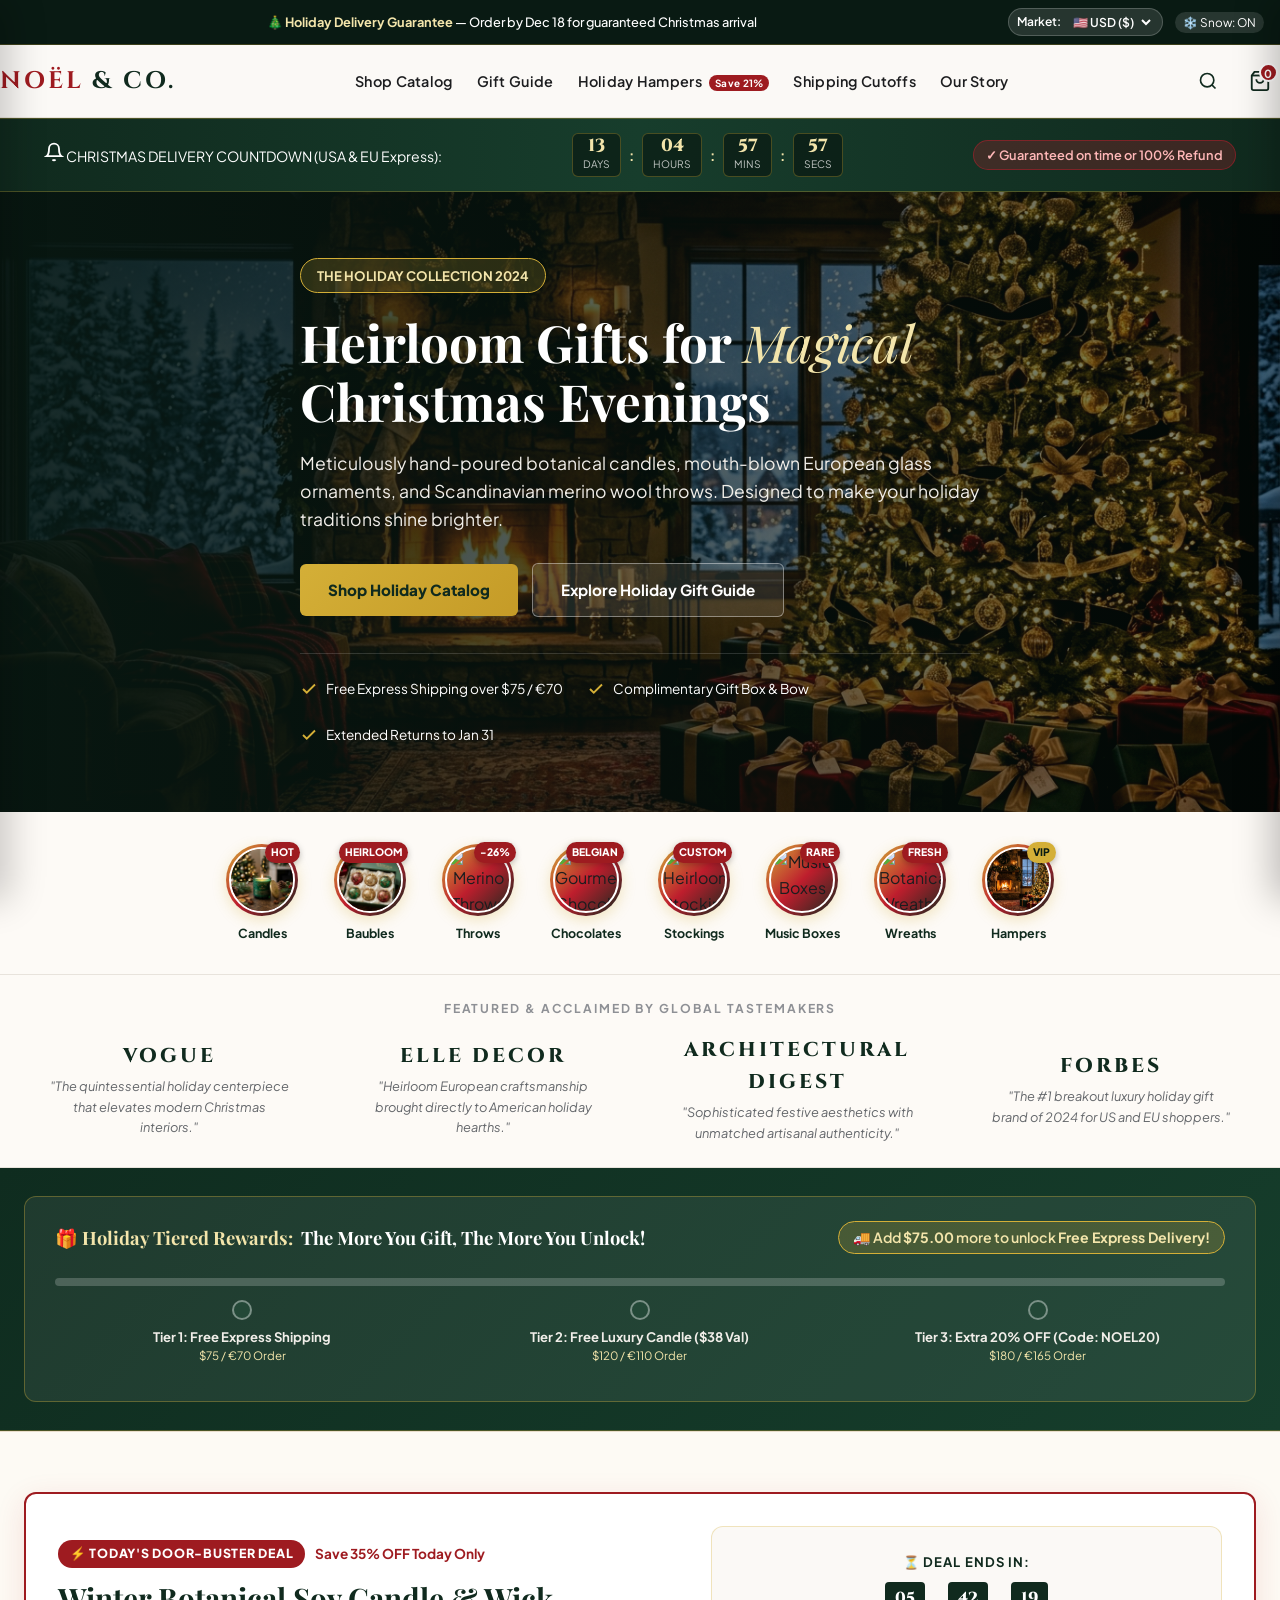
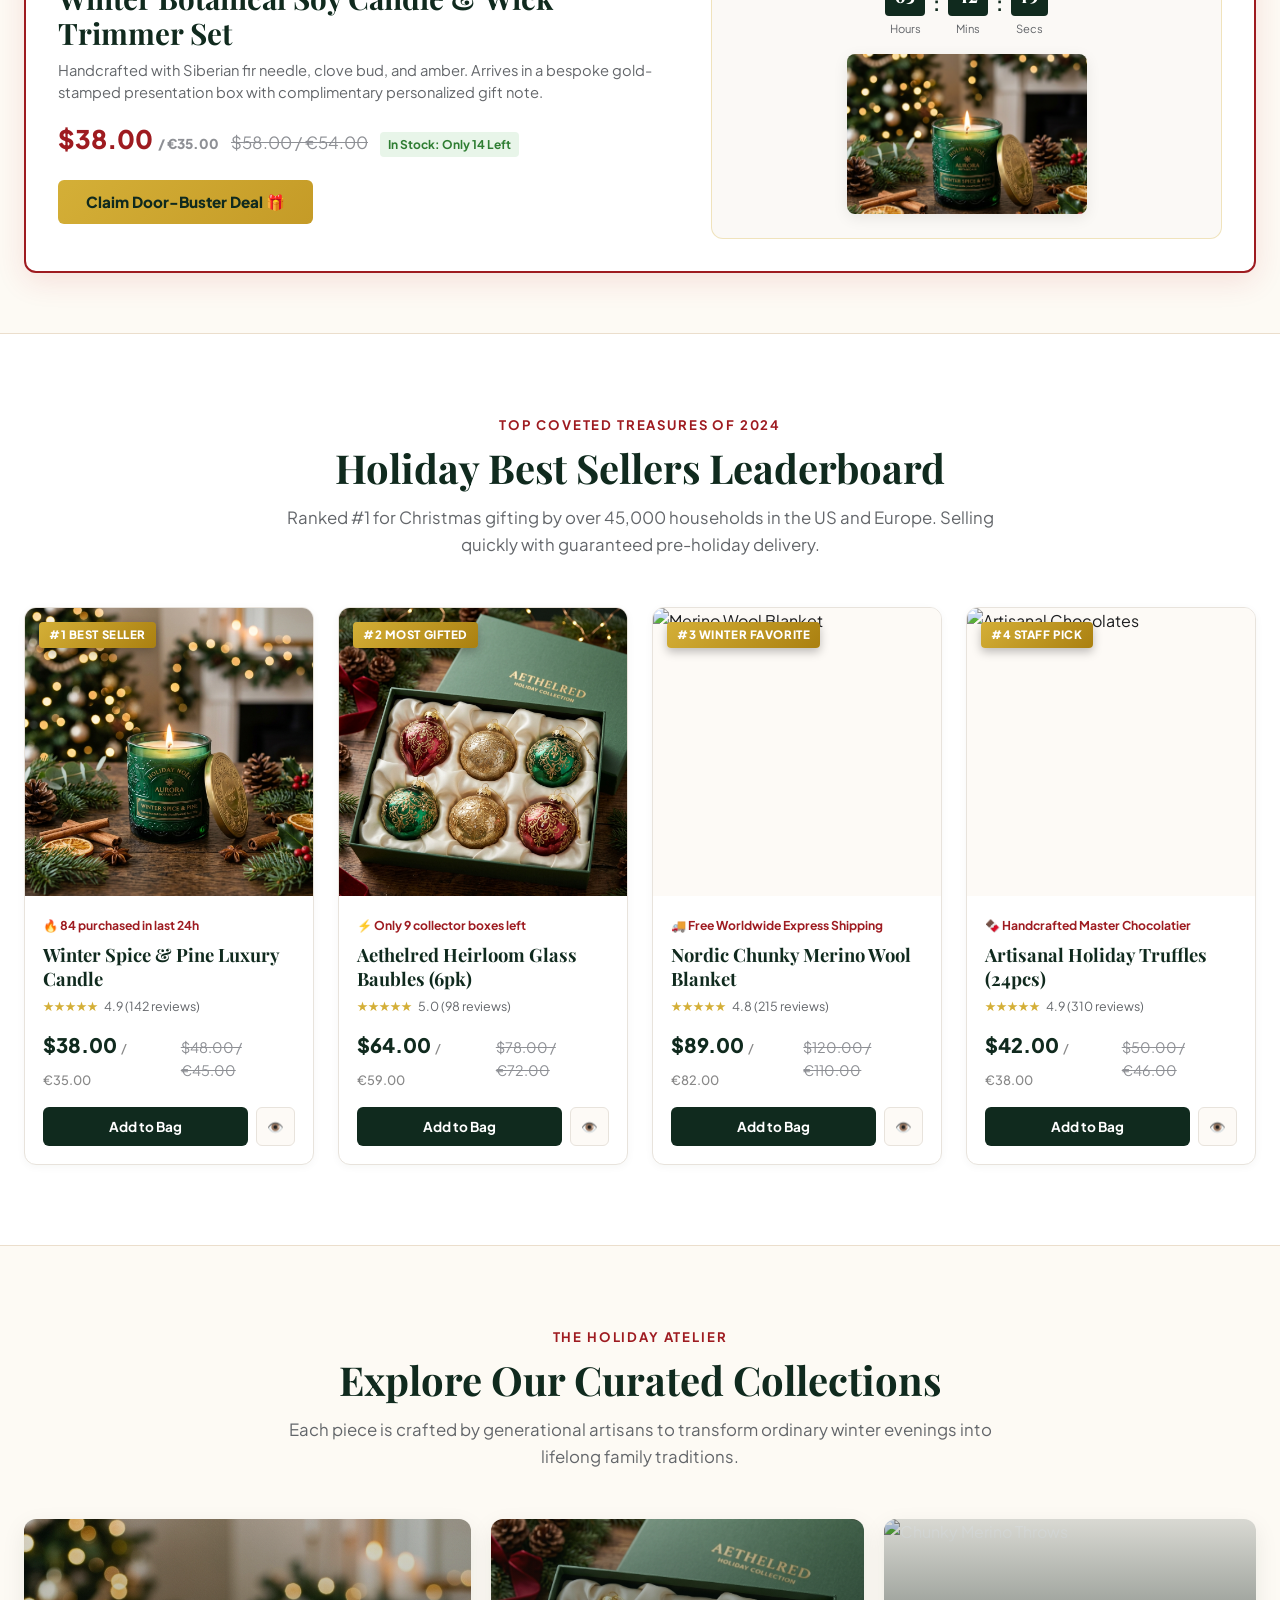
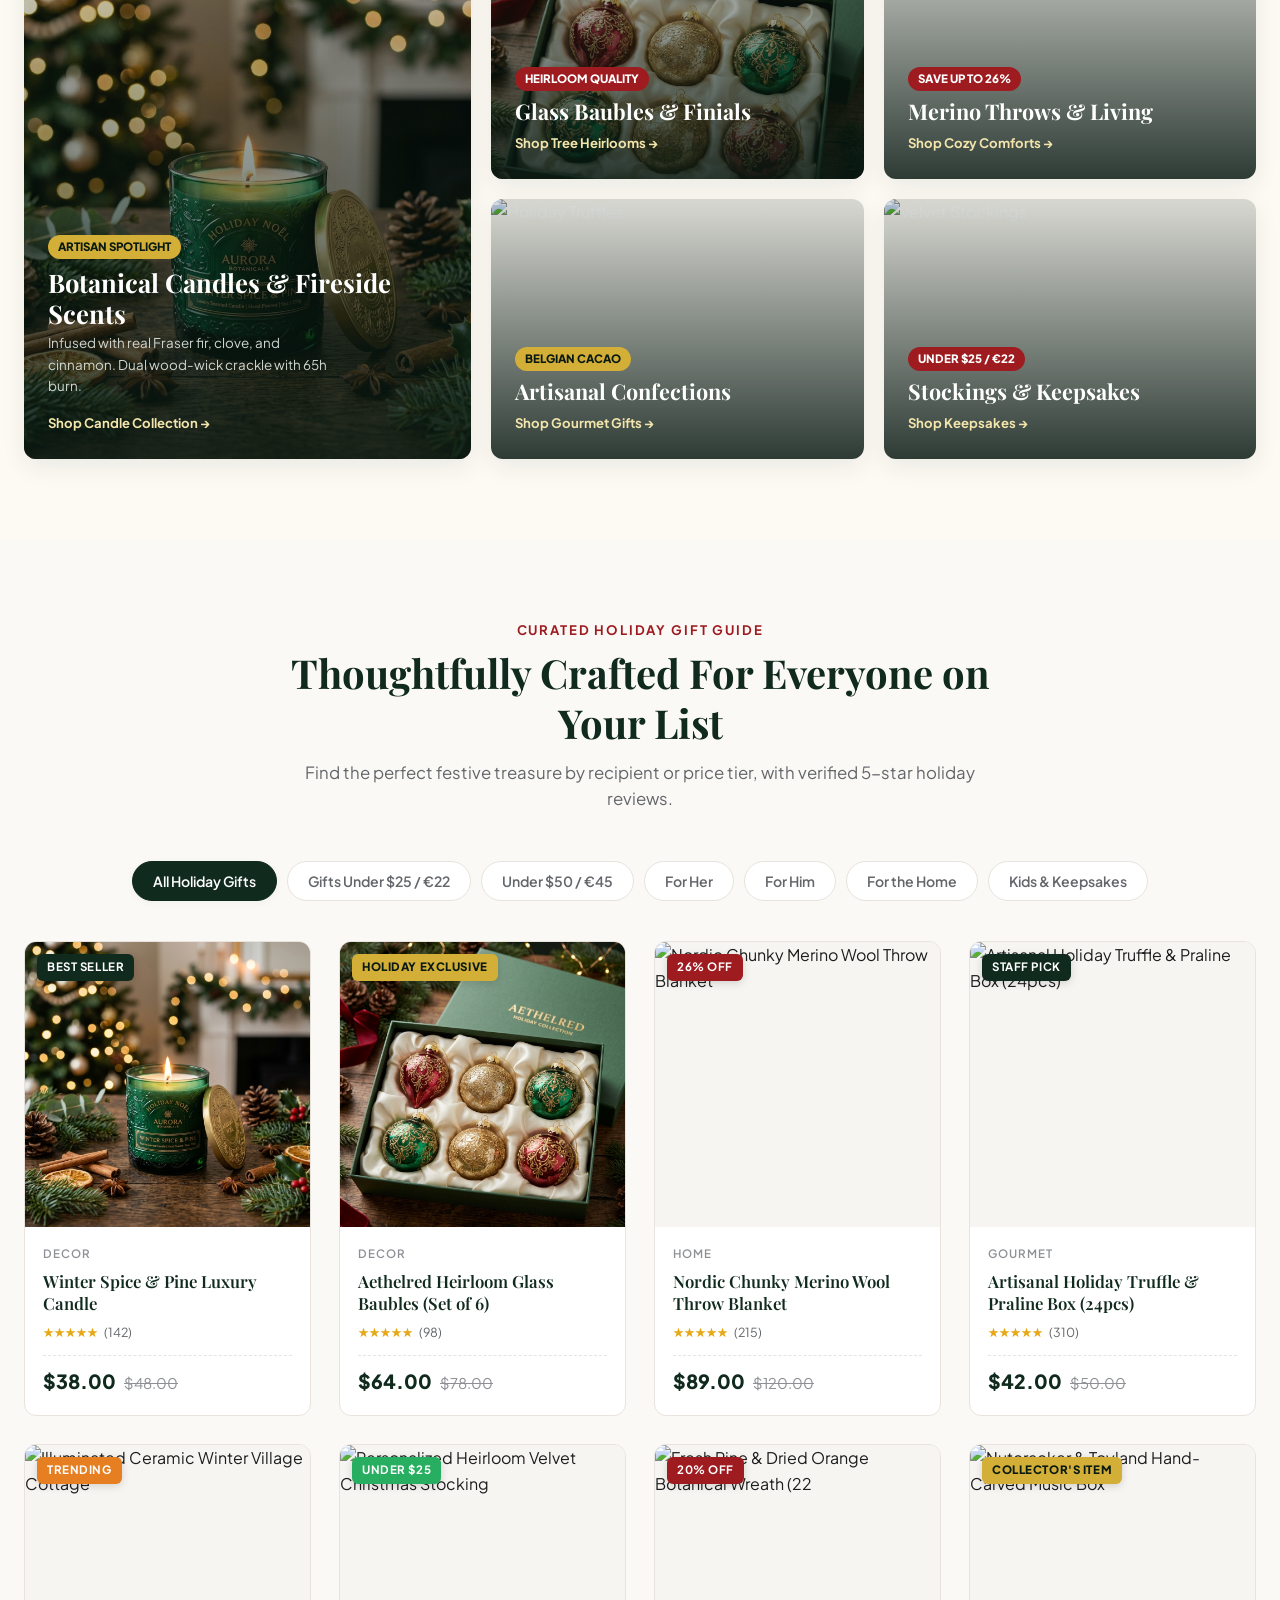
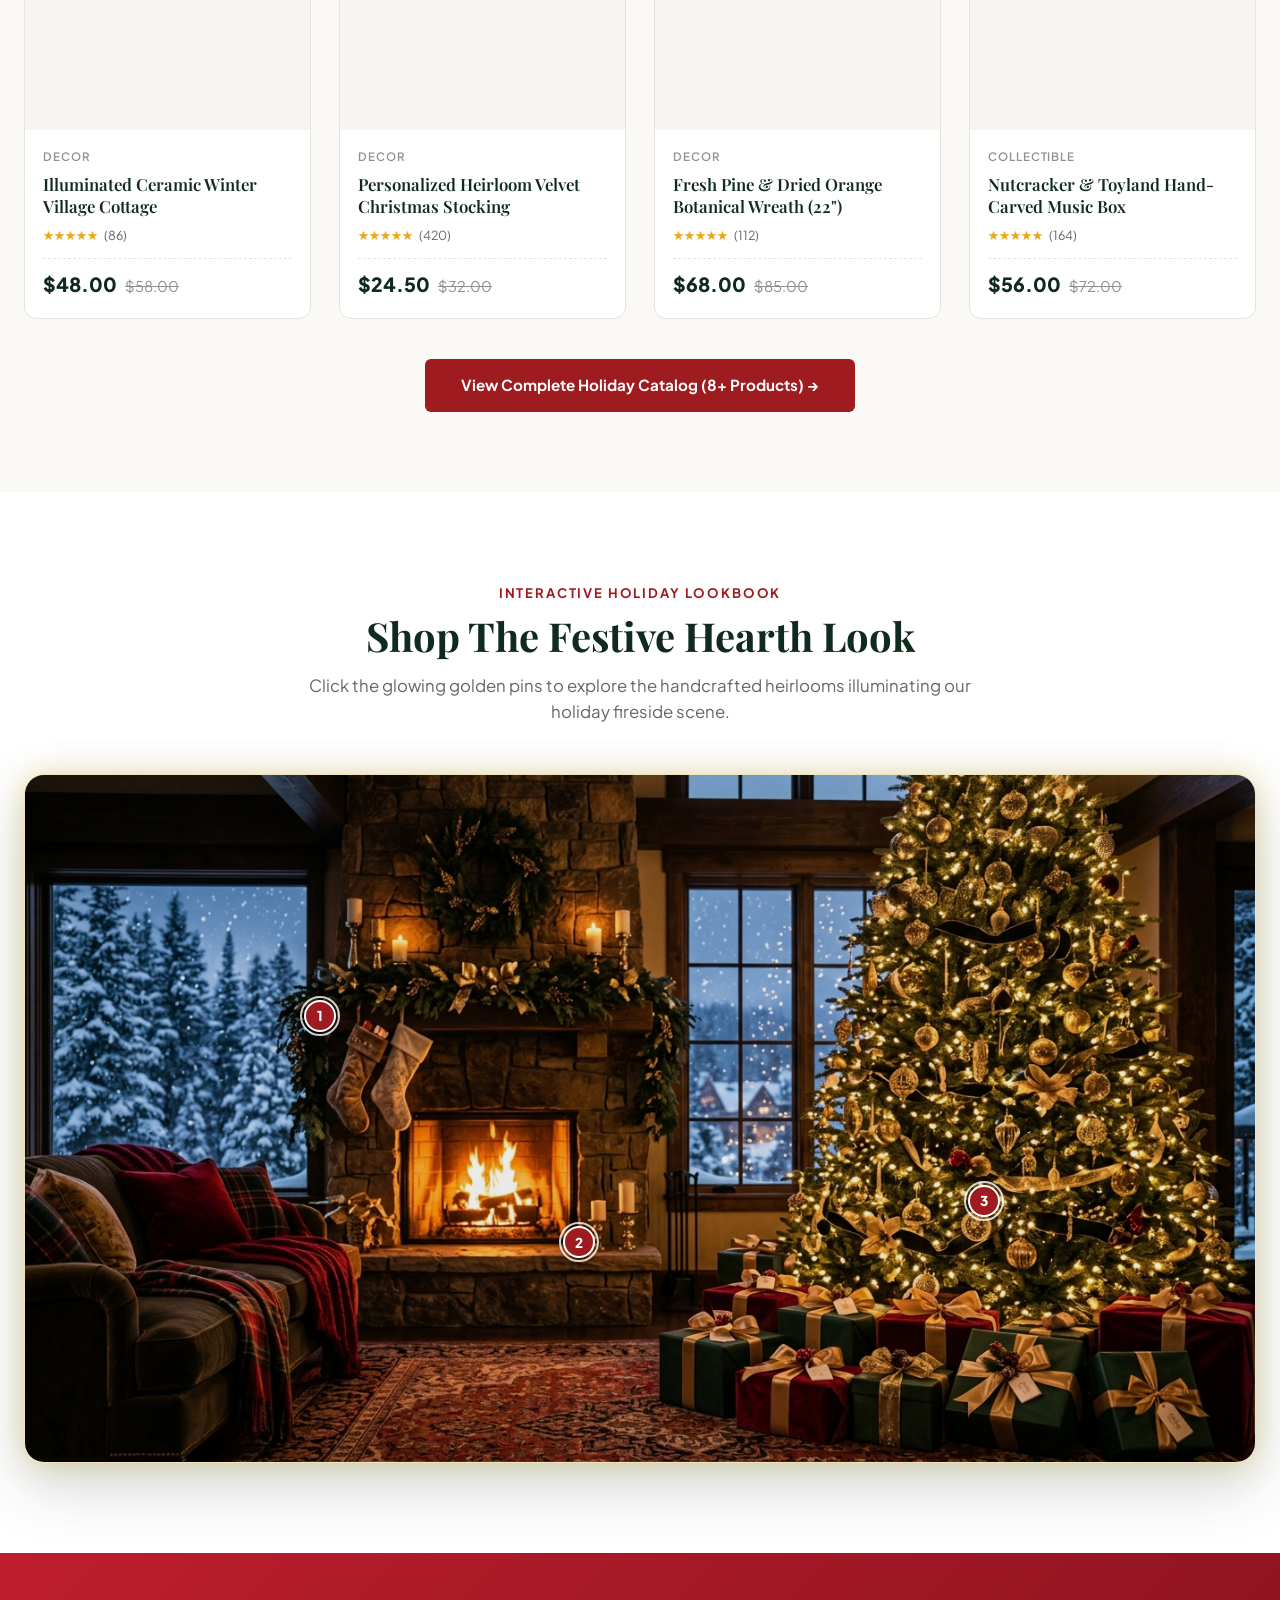
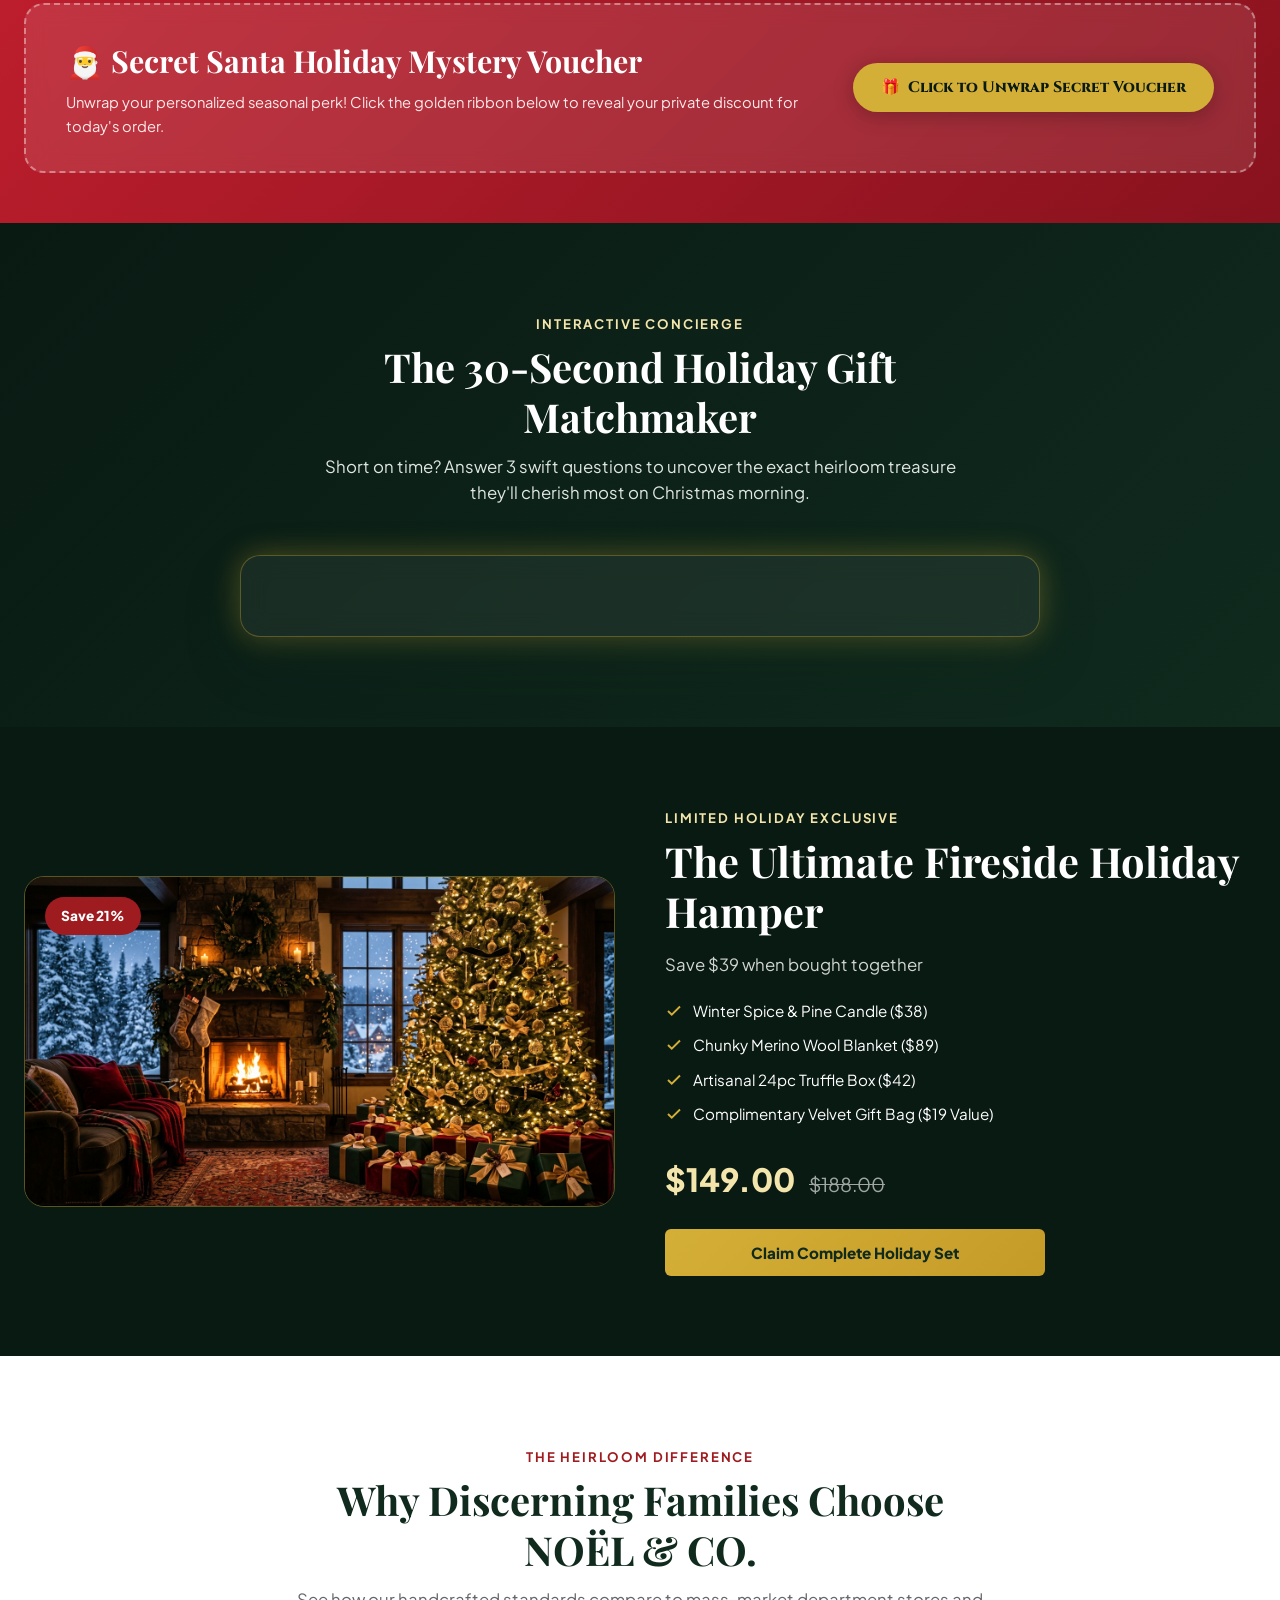
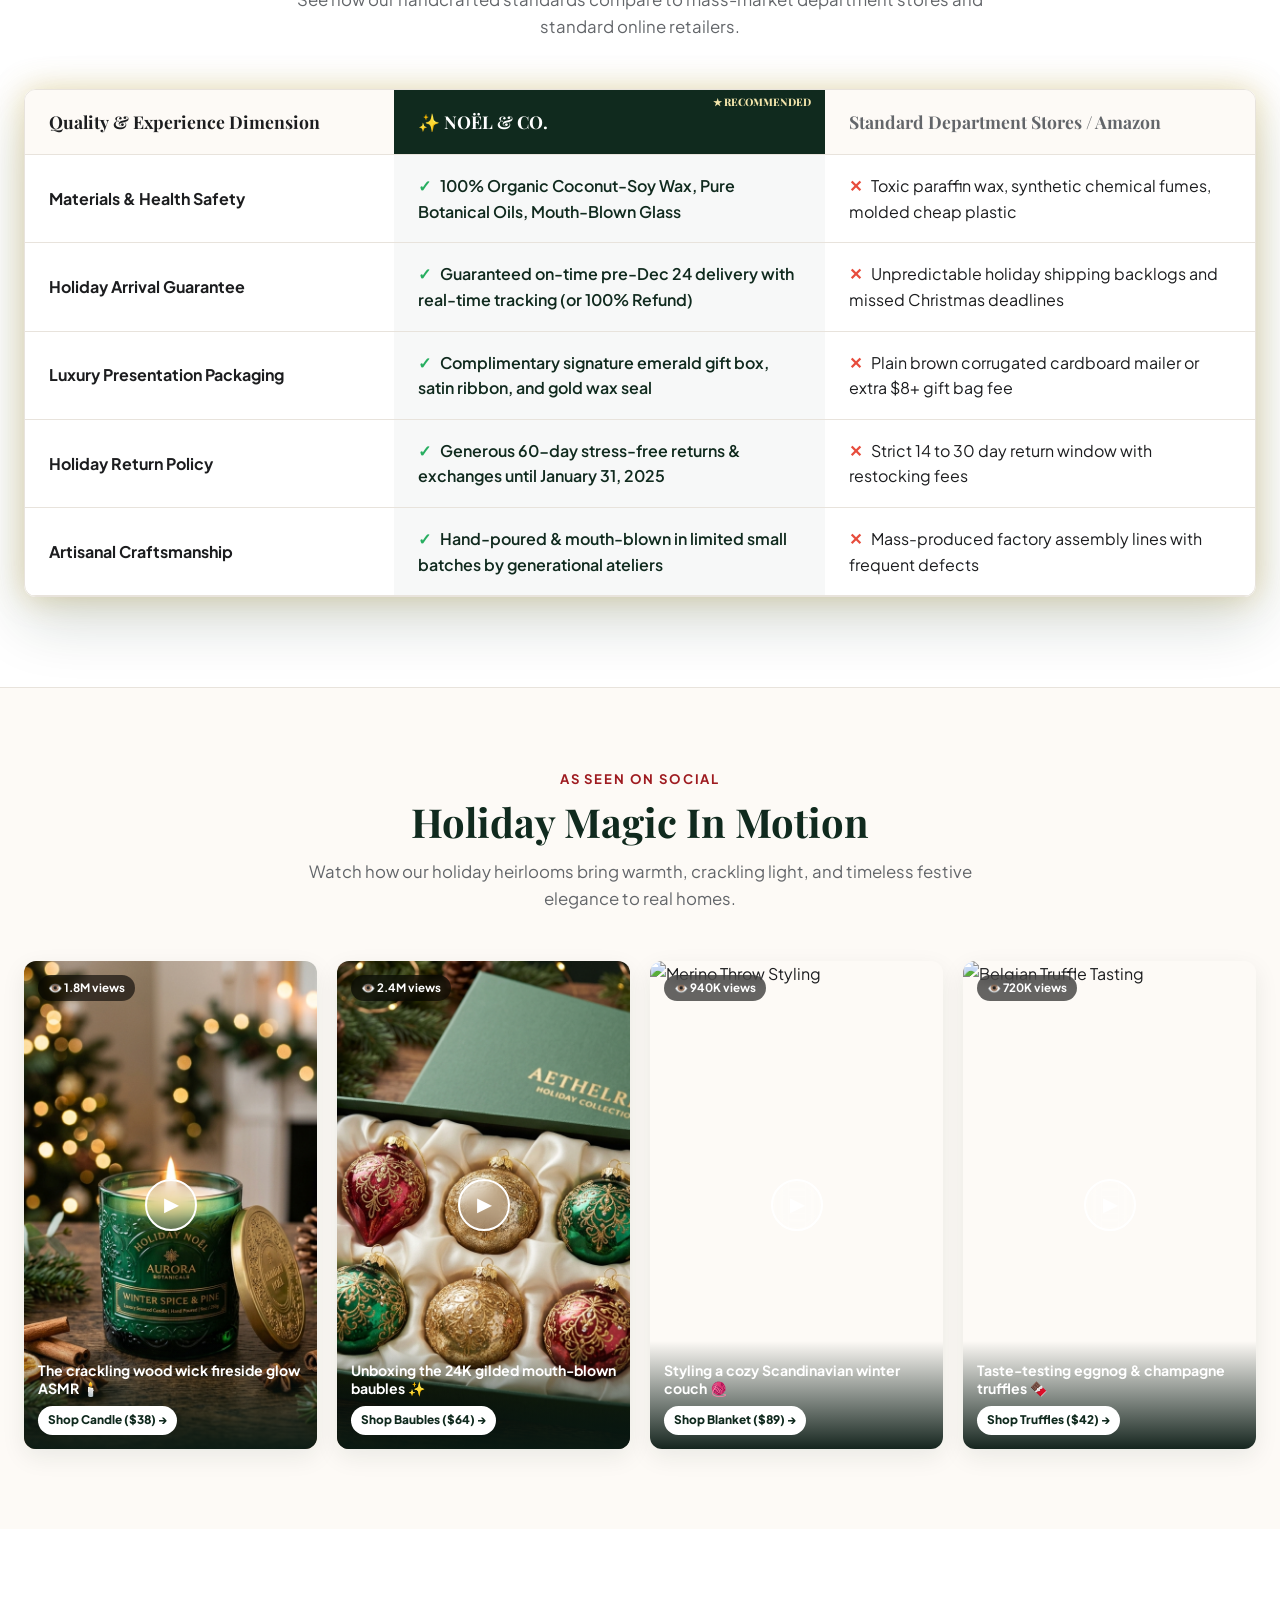
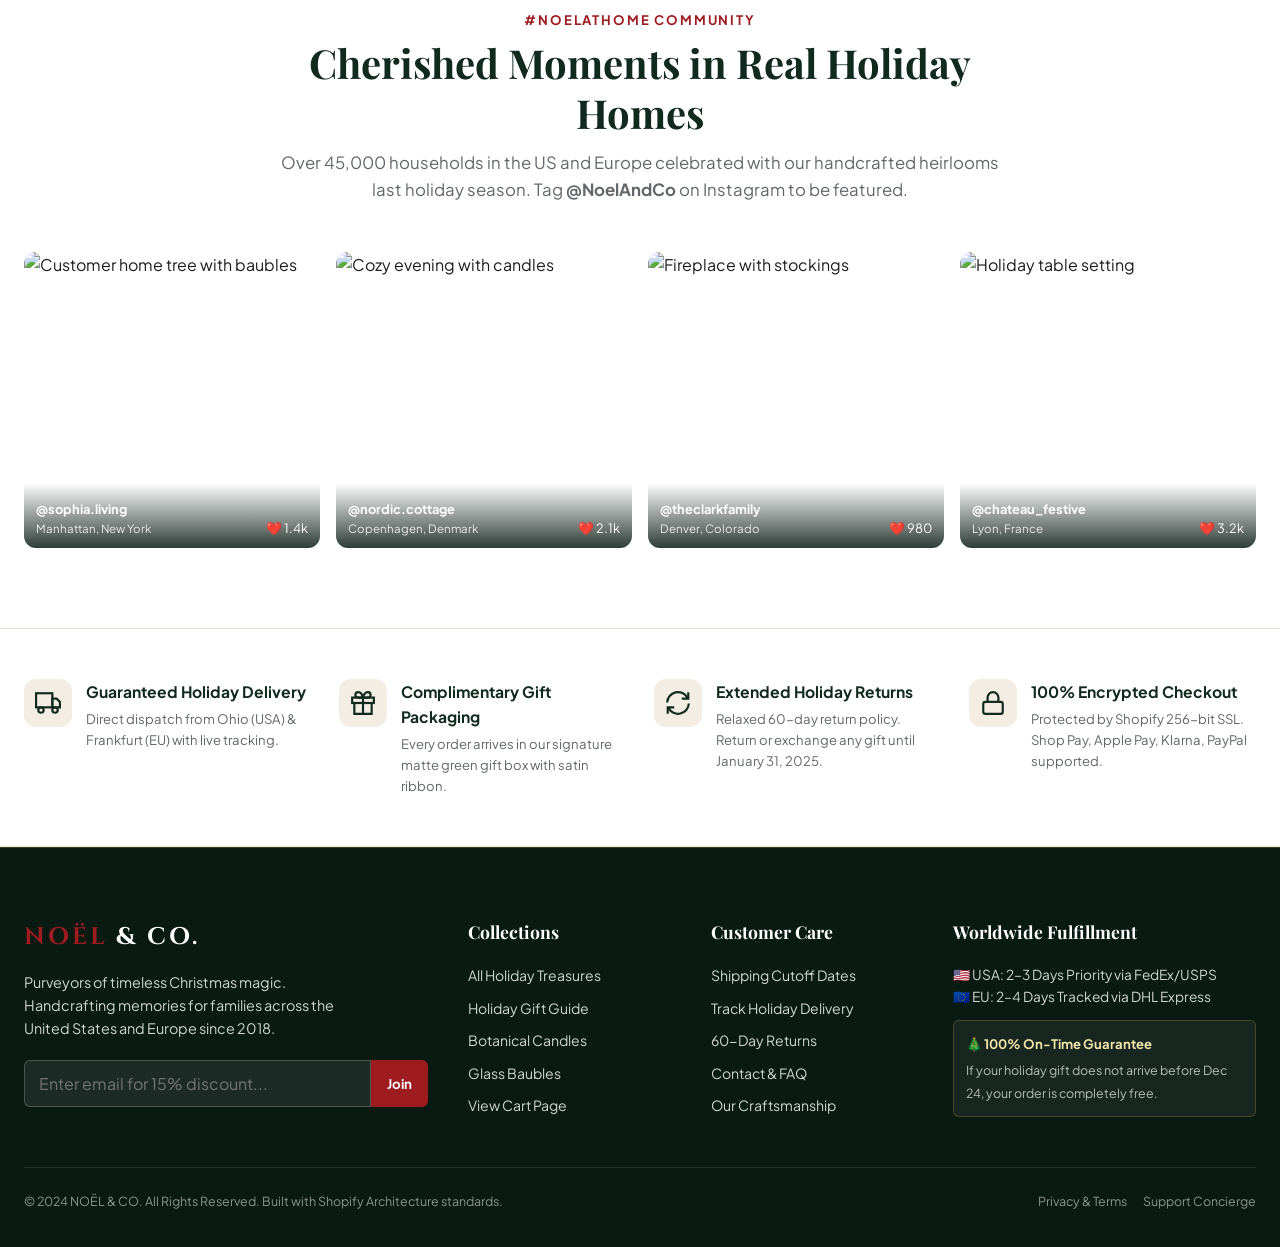
==== commit a72ebc20: "Remove shopping bag emoji from Add to Bag buttons in Bestsellers section" ====
--- a/index.html
+++ b/index.html
@@ -429,7 +429,7 @@
             </div>
             <div class="bestseller-actions">
               <button class="btn-bestseller-add" onclick="window.NoelApp.addToCart('prod-candle', 1)">
-                Add to Bag 🛍️
+                Add to Bag
               </button>
               <button class="btn-bestseller-quick" onclick="window.NoelApp.openQuickView('prod-candle')" aria-label="Quick View">
                 👁️
@@ -459,7 +459,7 @@
             </div>
             <div class="bestseller-actions">
               <button class="btn-bestseller-add" onclick="window.NoelApp.addToCart('prod-ornaments', 1)">
-                Add to Bag 🛍️
+                Add to Bag
               </button>
               <button class="btn-bestseller-quick" onclick="window.NoelApp.openQuickView('prod-ornaments')" aria-label="Quick View">
                 👁️
@@ -489,7 +489,7 @@
             </div>
             <div class="bestseller-actions">
               <button class="btn-bestseller-add" onclick="window.NoelApp.addToCart('prod-blanket', 1)">
-                Add to Bag 🛍️
+                Add to Bag
               </button>
               <button class="btn-bestseller-quick" onclick="window.NoelApp.openQuickView('prod-blanket')" aria-label="Quick View">
                 👁️
@@ -519,7 +519,7 @@
             </div>
             <div class="bestseller-actions">
               <button class="btn-bestseller-add" onclick="window.NoelApp.addToCart('prod-chocolate', 1)">
-                Add to Bag 🛍️
+                Add to Bag
               </button>
               <button class="btn-bestseller-quick" onclick="window.NoelApp.openQuickView('prod-chocolate')" aria-label="Quick View">
                 👁️
--- a/assets/css/theme.css
+++ b/assets/css/theme.css
@@ -4278,6 +4278,73 @@
   color: #b91c1c;
 }
 
-
-
-
+/* ==========================================================================
+   10. MOBILE ULTIMATE RESPONSIVENESS & TOUCH OPTIMIZATIONS (iOS / Android)
+   ========================================================================== */
+html, body {
+  overflow-x: hidden;
+  -webkit-overflow-scrolling: touch;
+}
+
+/* iOS Notched Devices (iPhone X, 11, 12, 13, 14, 15, 16 Pro Max) Safe-Area */
+@supports (padding: env(safe-area-inset-bottom)) {
+  body {
+    padding-bottom: calc(68px + env(safe-area-inset-bottom));
+  }
+  @media (min-width: 769px) {
+    body {
+      padding-bottom: 0;
+    }
+  }
+  .mobile-bottom-nav {
+    padding-bottom: calc(8px + env(safe-area-inset-bottom));
+  }
+  .sticky-mobile-pdp {
+    padding-bottom: calc(10px + env(safe-area-inset-bottom));
+  }
+}
+
+/* Small Screen Coupon Selector Responsive Adaptation */
+@media (max-width: 520px) {
+  .pdp-coupon-card {
+    flex-direction: column;
+    align-items: stretch;
+    gap: 12px;
+  }
+  .pdp-coupon-left {
+    padding-right: 0;
+  }
+  .pdp-coupon-apply-btn {
+    width: 100%;
+    text-align: center;
+    padding: 10px;
+    font-size: 0.85rem;
+  }
+  .pdp-active-coupon-banner {
+    flex-direction: column;
+    align-items: flex-start;
+    gap: 8px;
+  }
+  .pdp-active-coupon-banner .btn-remove-coupon {
+    align-self: flex-end;
+  }
+}
+
+/* Responsive Live Sales Toast for Small Viewports */
+@media (max-width: 480px) {
+  .live-sales-toast {
+    left: 12px;
+    right: 12px;
+    max-width: calc(100vw - 24px);
+    bottom: calc(75px + env(safe-area-inset-bottom, 10px));
+  }
+  .hero-buttons {
+    flex-direction: column;
+    width: 100%;
+    gap: 12px;
+  }
+  .hero-buttons .btn {
+    width: 100%;
+    justify-content: center;
+  }
+}
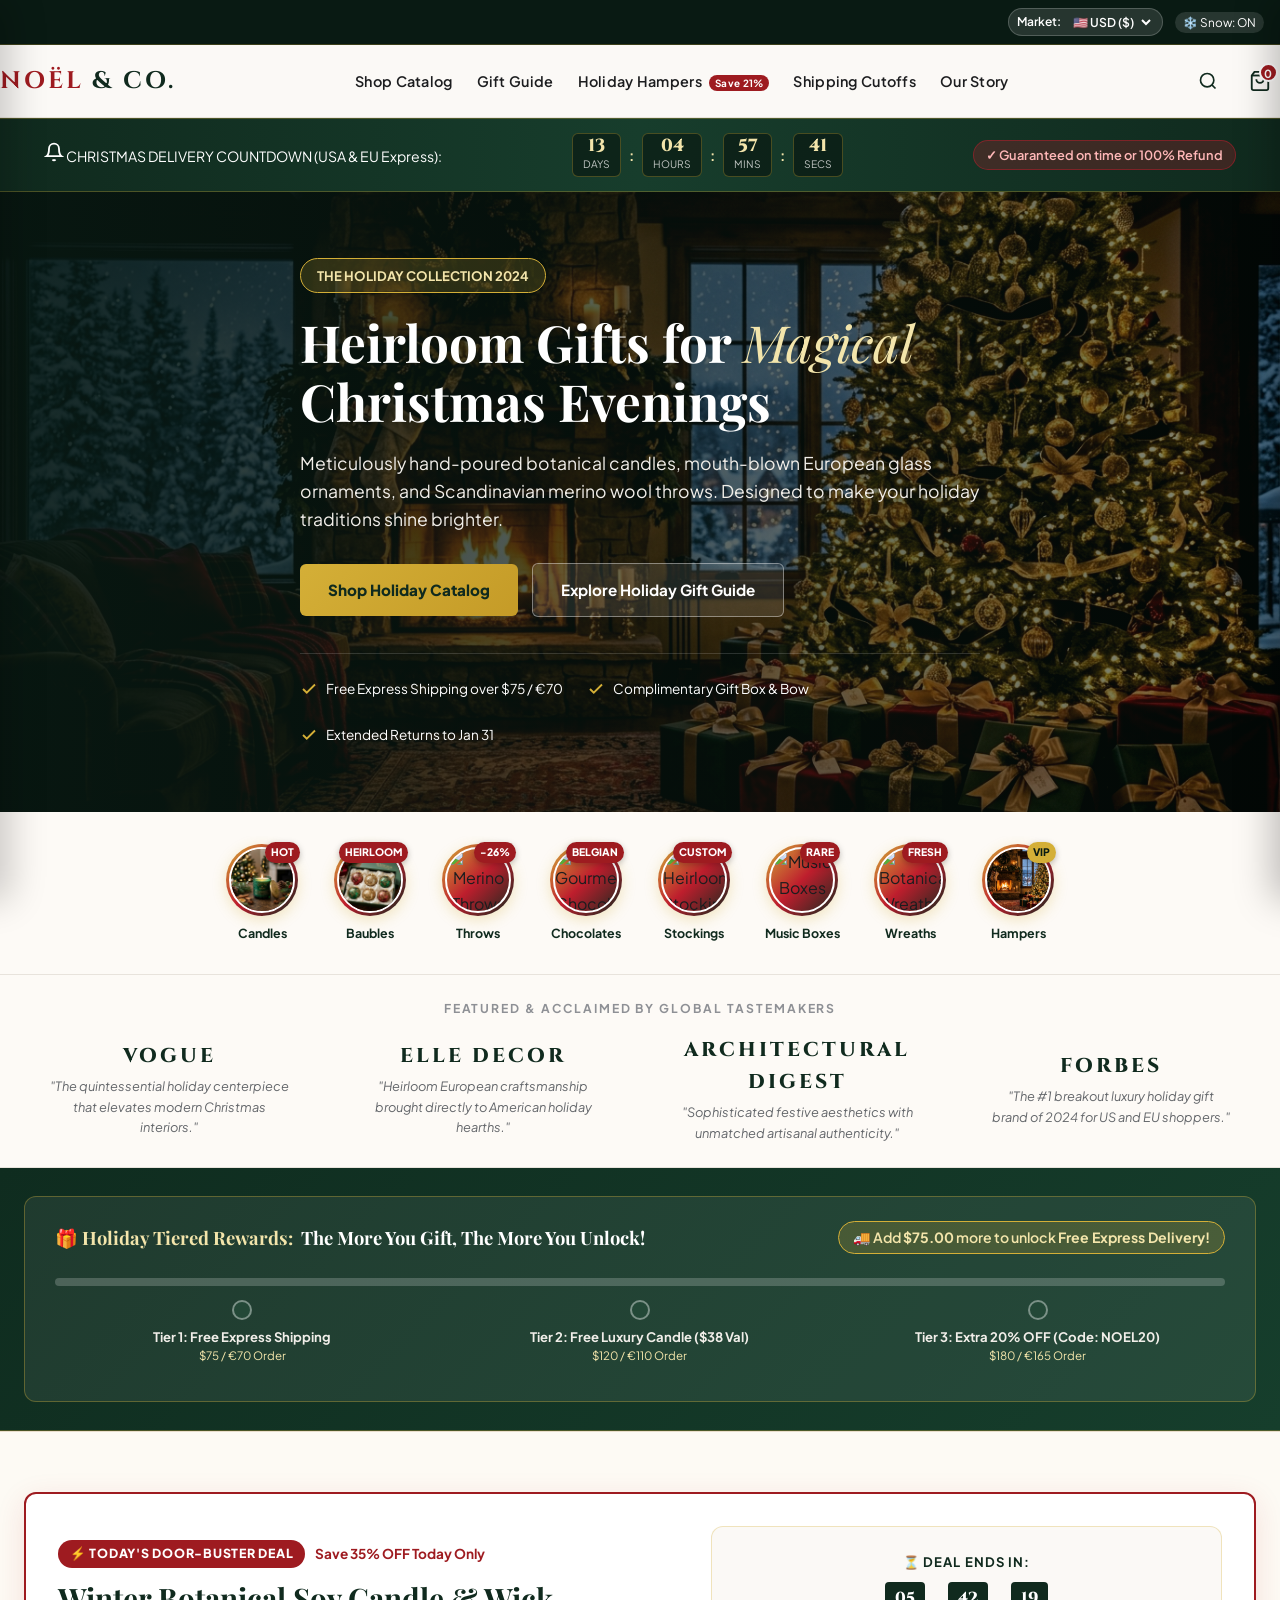
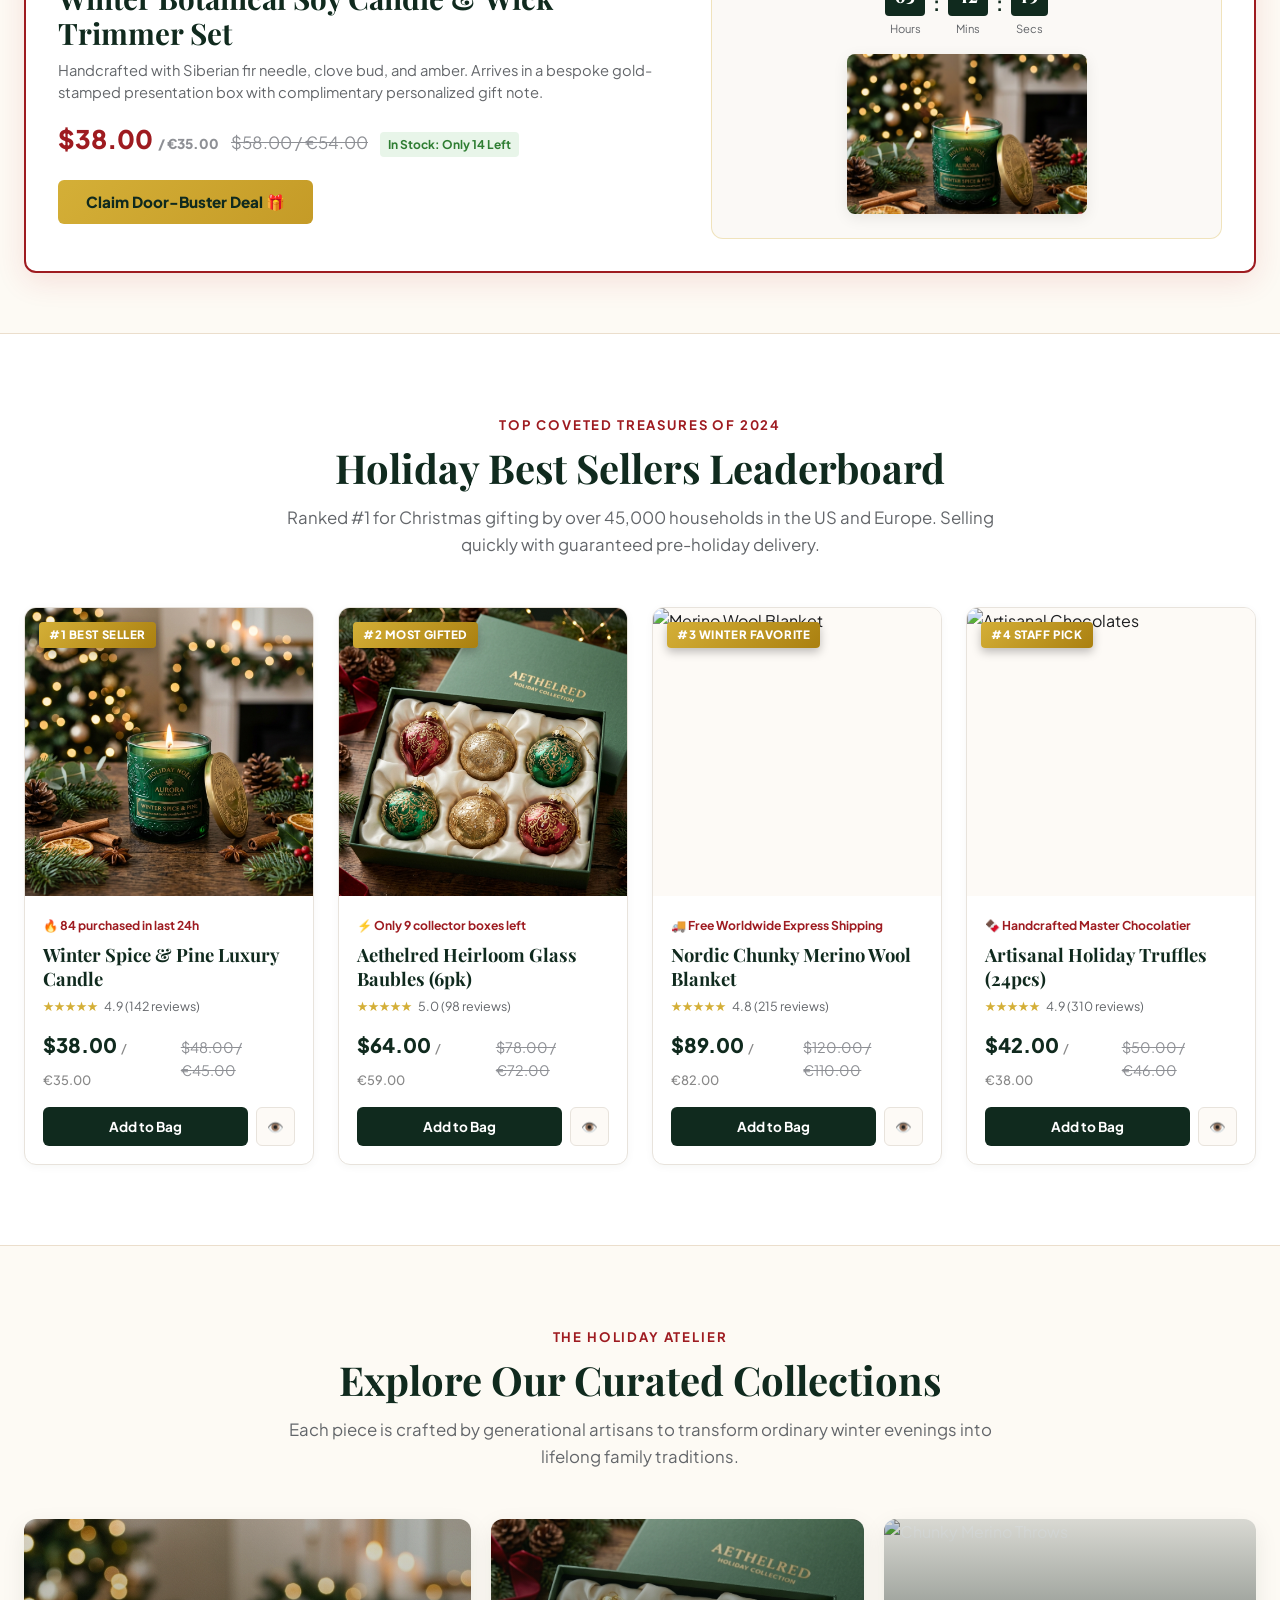
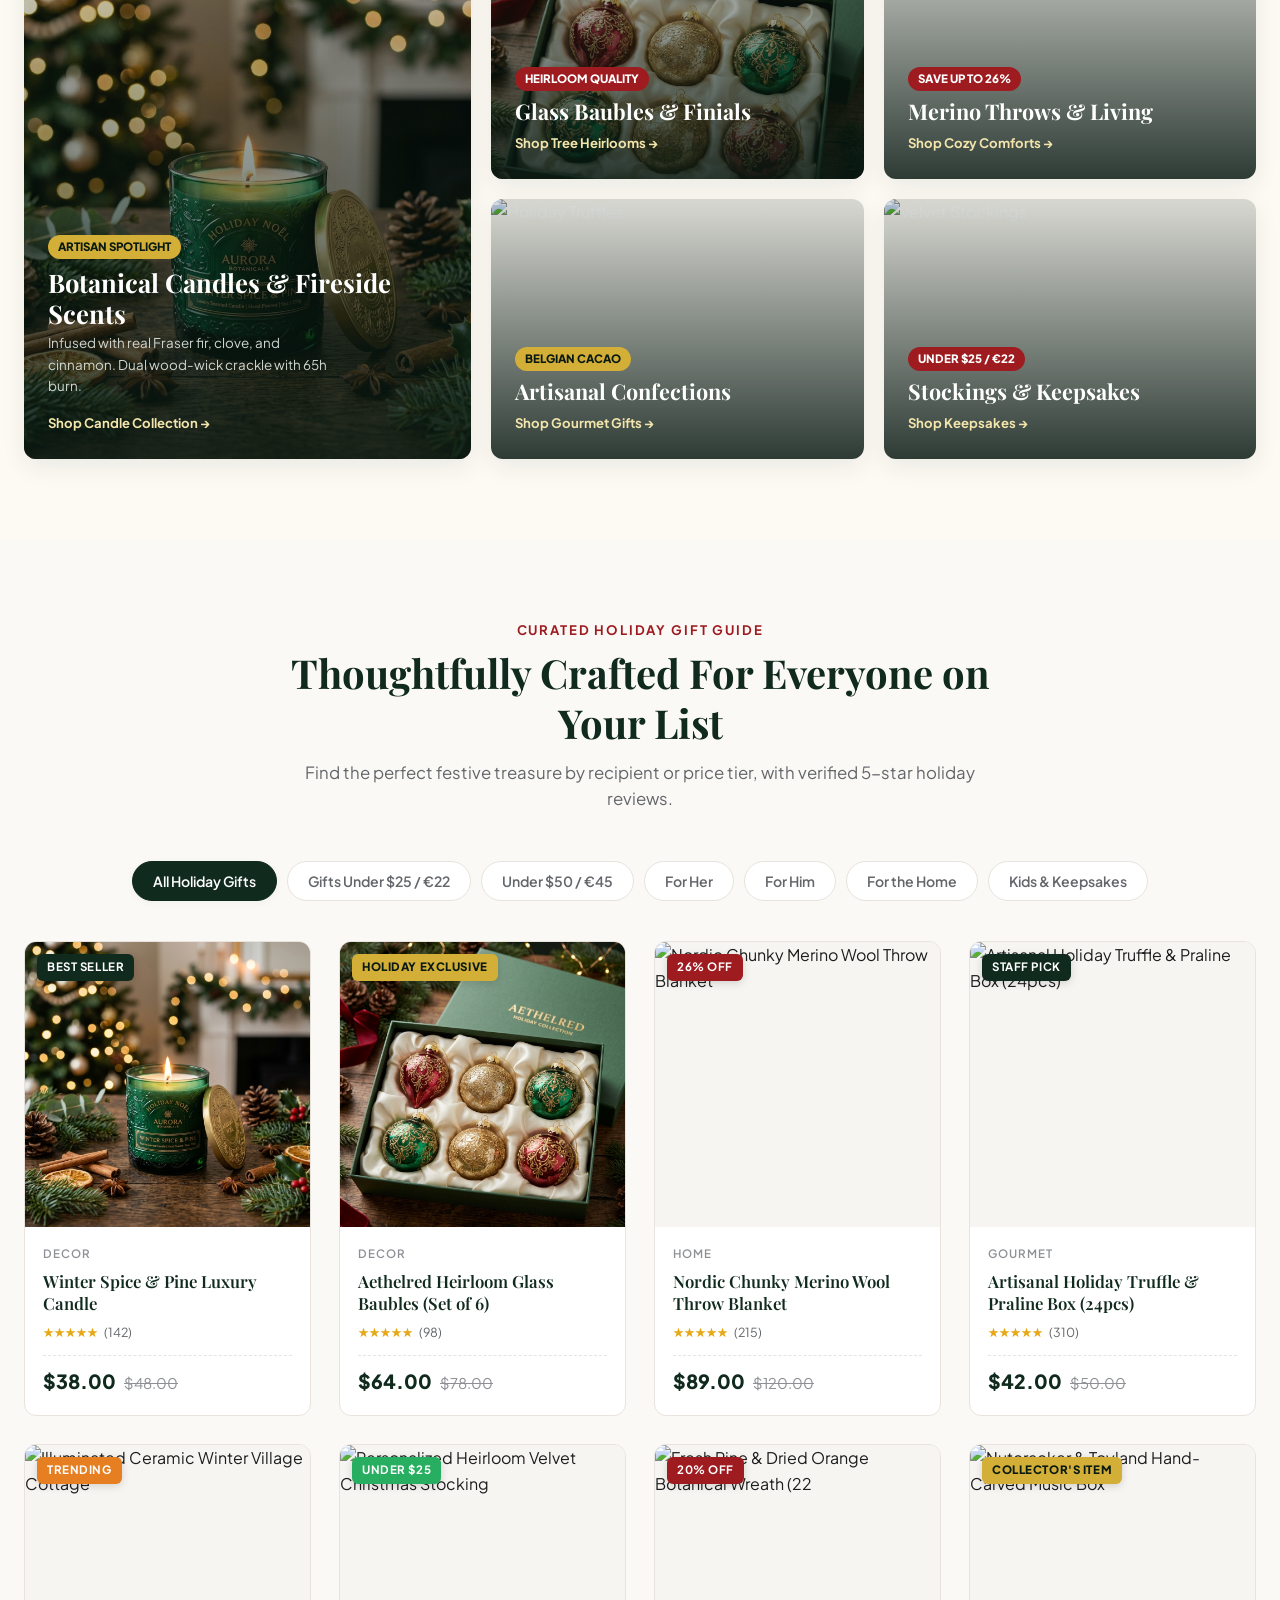
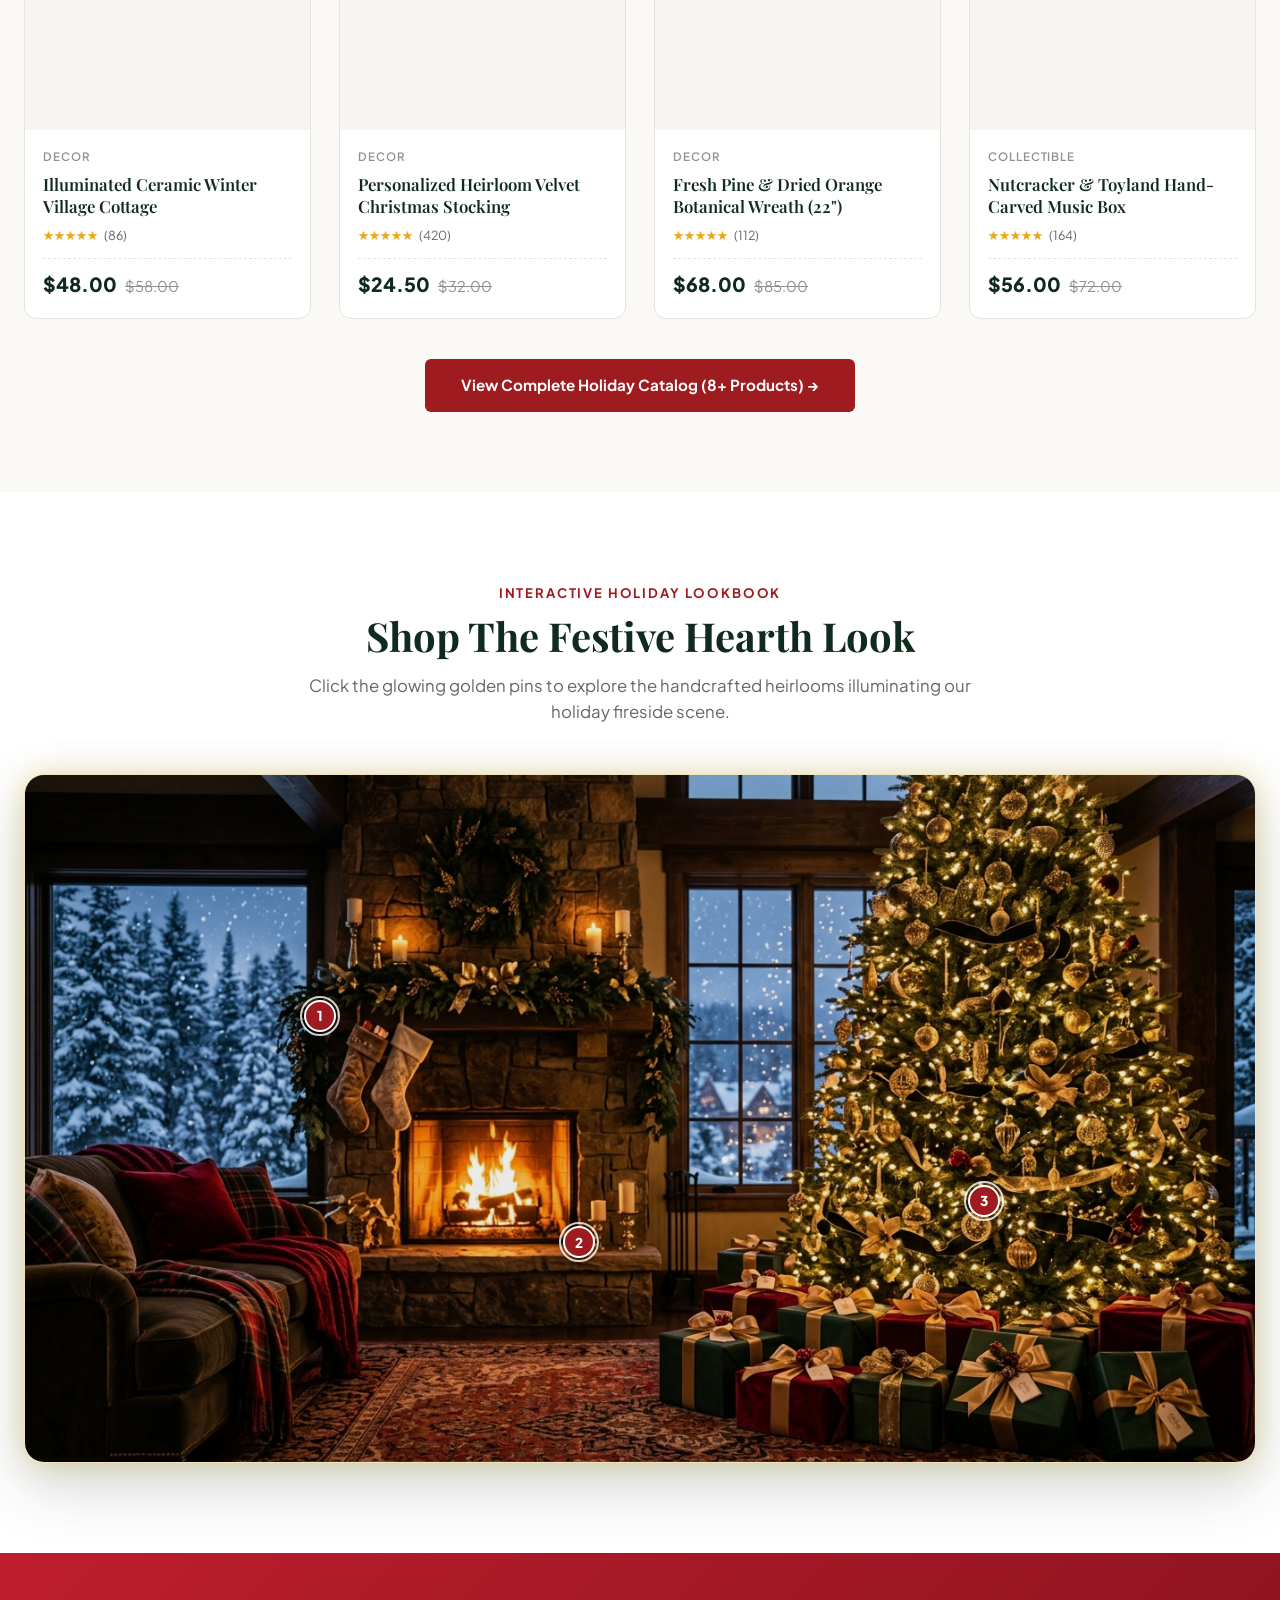
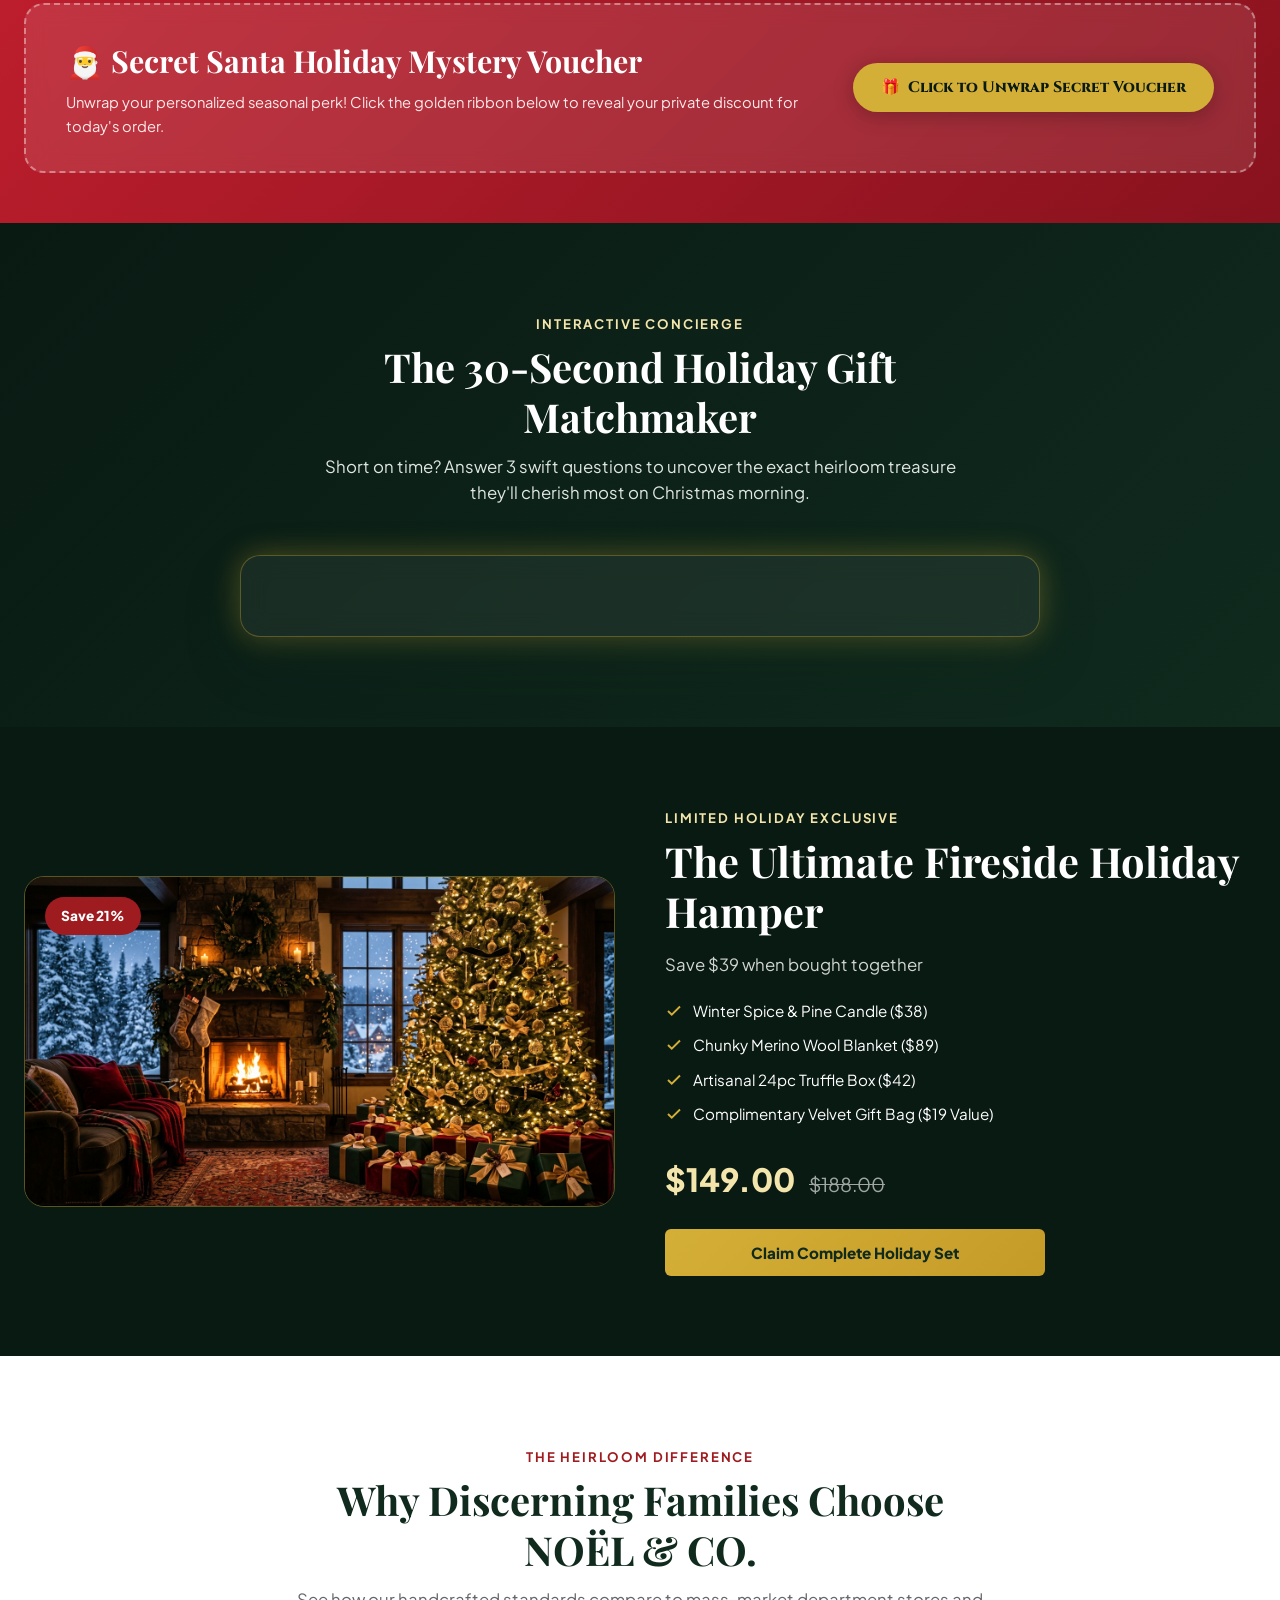
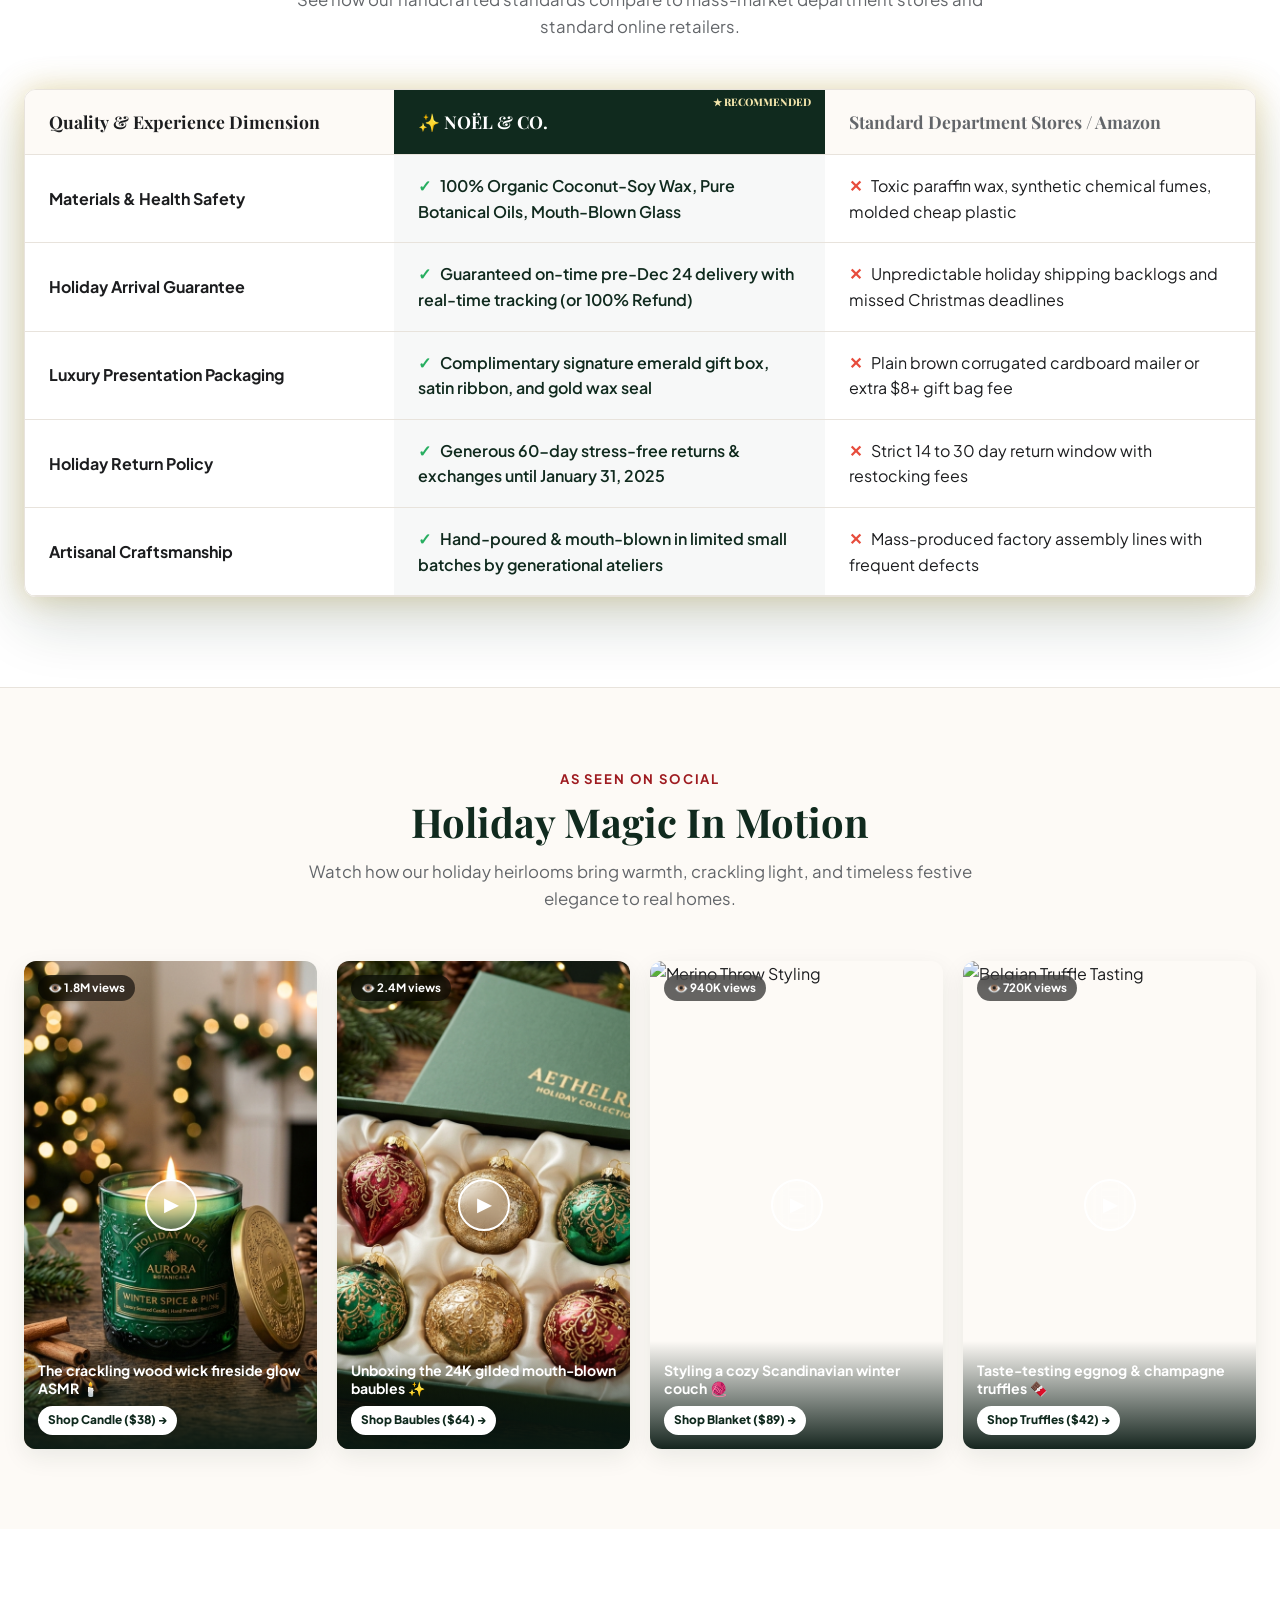
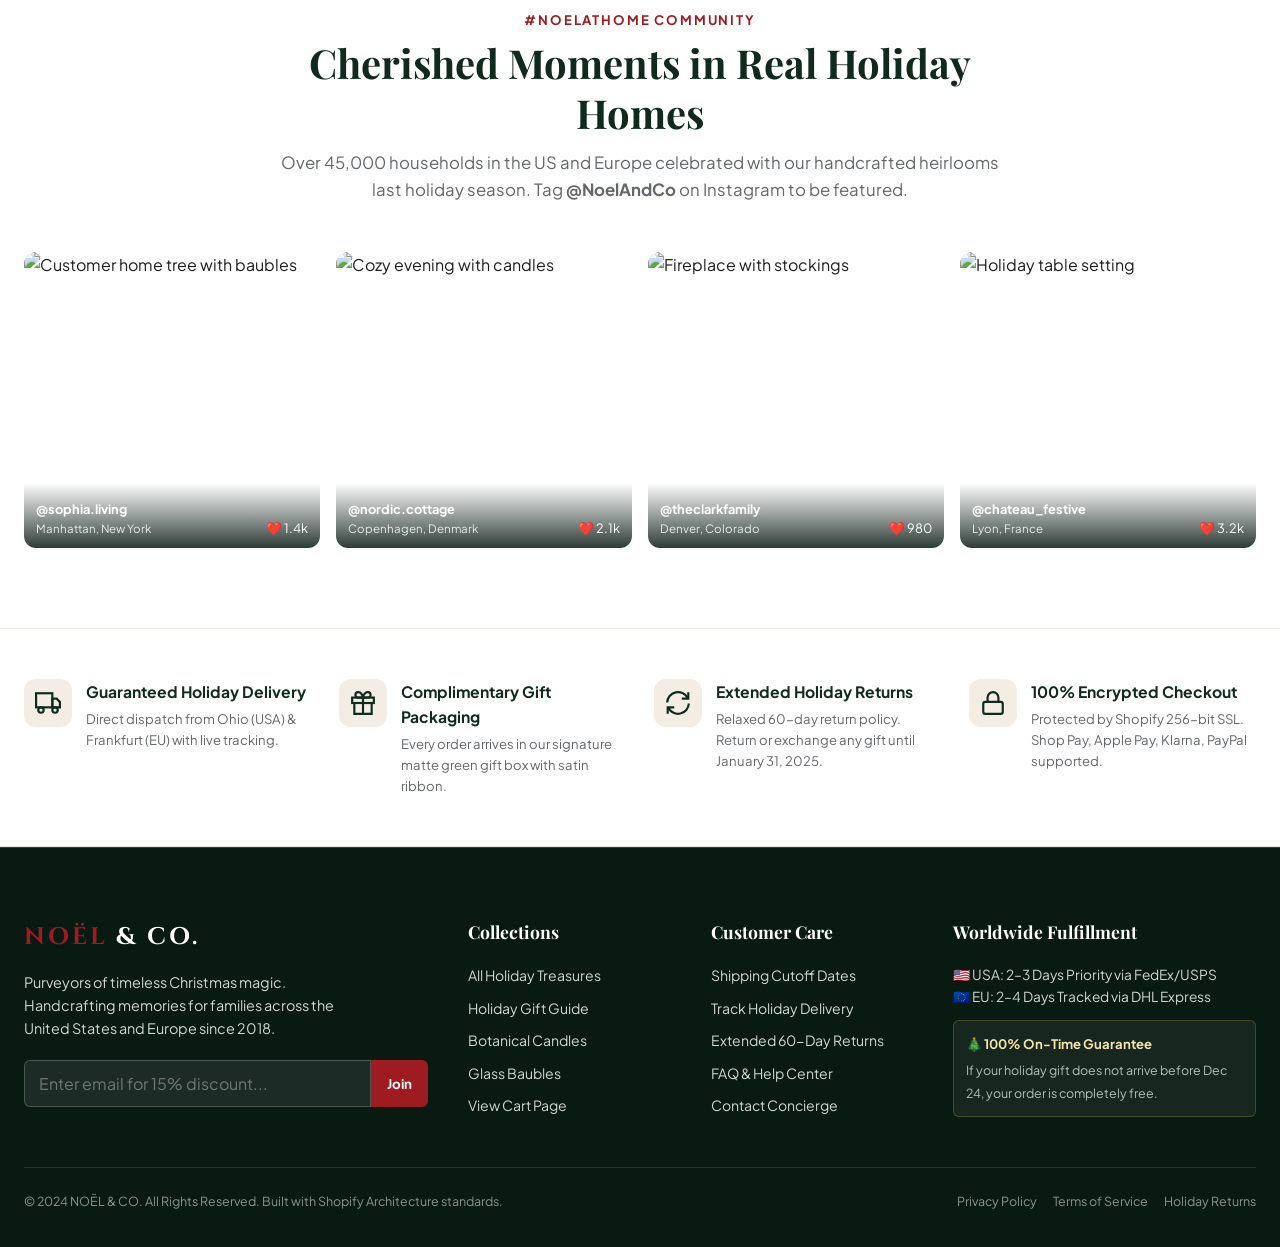
==== commit ed5627d5: "Add returns policy, order tracking, FAQ, privacy policy, and terms of service with unified luxury fo" ====
--- a/index.html
+++ b/index.html
@@ -1123,10 +1123,10 @@
           <h4 class="footer-col-title">Customer Care</h4>
           <ul class="footer-links">
             <li><a href="shipping-policy.html">Shipping Cutoff Dates</a></li>
-            <li><a href="shipping-policy.html">Track Holiday Delivery</a></li>
-            <li><a href="shipping-policy.html">60-Day Returns</a></li>
-            <li><a href="contact.html">Contact &amp; FAQ</a></li>
-            <li><a href="about.html">Our Craftsmanship</a></li>
+            <li><a href="track-order.html">Track Holiday Delivery</a></li>
+            <li><a href="returns-policy.html">Extended 60-Day Returns</a></li>
+            <li><a href="faq.html">FAQ &amp; Help Center</a></li>
+            <li><a href="contact.html">Contact Concierge</a></li>
           </ul>
         </div>
 
@@ -1146,8 +1146,9 @@
       <div class="footer-bottom">
         <div>&copy; 2024 NOËL &amp; CO. All Rights Reserved. Built with Shopify Architecture standards.</div>
         <div style="display:flex; gap:16px;">
-          <a href="shipping-policy.html">Privacy &amp; Terms</a>
-          <a href="contact.html">Support Concierge</a>
+          <a href="privacy-policy.html">Privacy Policy</a>
+          <a href="terms-of-service.html">Terms of Service</a>
+          <a href="returns-policy.html">Holiday Returns</a>
         </div>
       </div>
     </div>
--- a/assets/css/theme.css
+++ b/assets/css/theme.css
@@ -616,6 +616,174 @@
   object-fit: cover;
 }
 
+/* ==========================================================================
+   PDP GALLERY ENHANCEMENTS (Balanced Height & High-Converting Highlights)
+   ========================================================================== */
+.pdp-gallery {
+  position: sticky;
+  top: 90px;
+  display: flex;
+  flex-direction: column;
+  gap: 16px;
+}
+
+.pdp-gallery-highlights {
+  background: #ffffff;
+  border: 1px solid var(--color-border);
+  border-radius: var(--radius-md);
+  padding: 18px 20px;
+  box-shadow: var(--shadow-sm);
+  transition: all var(--transition-base);
+}
+
+.pdp-gallery-highlights:hover {
+  border-color: var(--color-gold-accent);
+  box-shadow: var(--shadow-md);
+}
+
+.gallery-highlights-header {
+  display: flex;
+  align-items: center;
+  gap: 8px;
+  font-size: 0.92rem;
+  font-weight: 700;
+  color: var(--color-primary-forest);
+  margin-bottom: 12px;
+  padding-bottom: 8px;
+  border-bottom: 1px solid #f2eee8;
+}
+
+.gallery-highlights-header svg {
+  color: var(--color-gold-accent);
+}
+
+.gallery-highlights-list {
+  list-style: none;
+  display: flex;
+  flex-direction: column;
+  gap: 9px;
+}
+
+.gallery-highlight-item {
+  display: flex;
+  align-items: flex-start;
+  gap: 9px;
+  font-size: 0.85rem;
+  color: var(--color-text-main);
+  line-height: 1.4;
+}
+
+.highlight-check {
+  display: inline-flex;
+  align-items: center;
+  justify-content: center;
+  width: 17px;
+  height: 17px;
+  border-radius: 50%;
+  background: rgba(39, 174, 96, 0.12);
+  color: #27ae60;
+  font-size: 0.7rem;
+  font-weight: 800;
+  flex-shrink: 0;
+  margin-top: 2px;
+}
+
+.pdp-gallery-guarantee {
+  background: #fdfaf6;
+  border: 1px solid #f0e6d8;
+  border-radius: var(--radius-md);
+  padding: 16px 18px;
+}
+
+.gallery-guarantee-grid {
+  display: grid;
+  grid-template-columns: 1fr 1fr;
+  gap: 12px;
+}
+
+.guarantee-badge-item {
+  display: flex;
+  align-items: center;
+  gap: 10px;
+}
+
+.guarantee-icon {
+  font-size: 1.25rem;
+  width: 34px;
+  height: 34px;
+  border-radius: 50%;
+  background: #ffffff;
+  border: 1px solid #ebd9c3;
+  display: flex;
+  align-items: center;
+  justify-content: center;
+  flex-shrink: 0;
+}
+
+.guarantee-text {
+  display: flex;
+  flex-direction: column;
+}
+
+.guarantee-text strong {
+  font-size: 0.8rem;
+  color: var(--color-primary-forest);
+  line-height: 1.25;
+}
+
+.guarantee-text span {
+  font-size: 0.7rem;
+  color: var(--color-text-muted);
+}
+
+.pdp-gallery-quote {
+  background: #ffffff;
+  border: 1px solid var(--color-border);
+  border-left: 3px solid var(--color-gold-accent);
+  border-radius: var(--radius-sm);
+  padding: 14px 16px;
+  box-shadow: var(--shadow-sm);
+}
+
+.quote-stars {
+  color: var(--color-gold-accent);
+  font-size: 0.8rem;
+  letter-spacing: 2px;
+  margin-bottom: 5px;
+}
+
+.quote-text {
+  font-family: var(--font-heading);
+  font-style: italic;
+  font-size: 0.94rem;
+  line-height: 1.45;
+  color: var(--color-primary-dark);
+  margin-bottom: 8px;
+}
+
+.quote-author {
+  display: flex;
+  align-items: center;
+  justify-content: space-between;
+  gap: 8px;
+  flex-wrap: wrap;
+}
+
+.quote-author-name {
+  font-size: 0.76rem;
+  font-weight: 700;
+  color: var(--color-primary-forest);
+}
+
+.quote-badge {
+  font-size: 0.68rem;
+  color: #27ae60;
+  font-weight: 600;
+  background: #e8f5e9;
+  padding: 2px 6px;
+  border-radius: 4px;
+}
+
 /* PDP Information Side */
 .pdp-badge-line {
   display: flex;
@@ -798,25 +966,63 @@
   background: #4620d4;
 }
 
-/* Accordions */
+/* Checkout Security & Trust Row at bottom of PDP Info */
+.pdp-checkout-trust-row {
+  display: flex;
+  align-items: center;
+  justify-content: space-between;
+  gap: 8px;
+  background: #fdfaf6;
+  border: 1px solid #ebd9c3;
+  border-radius: var(--radius-sm);
+  padding: 12px 14px;
+  margin-top: 8px;
+}
+
+.checkout-trust-badge {
+  display: flex;
+  align-items: center;
+  gap: 6px;
+  font-size: 0.76rem;
+  font-weight: 600;
+  color: var(--color-primary-forest);
+}
+
+.checkout-trust-badge svg {
+  color: var(--color-festive-red);
+}
+
+/* Accordions (Clean Luxury Card Styling) */
 .pdp-accordions {
-  border-top: 1px solid var(--color-border);
+  background: #ffffff;
+  border: 1px solid var(--color-border);
+  border-radius: var(--radius-md);
+  padding: 2px 18px;
+  box-shadow: var(--shadow-sm);
+  margin-top: 4px;
 }
 
 .accordion-item {
   border-bottom: 1px solid var(--color-border);
 }
 
+.accordion-item:last-child {
+  border-bottom: none;
+}
+
 .accordion-header {
   width: 100%;
-  padding: 16px 0;
+  padding: 14px 0;
   display: flex;
   justify-content: space-between;
   align-items: center;
-  font-size: 0.95rem;
+  font-size: 0.9rem;
   font-weight: 700;
   color: var(--color-primary-forest);
   text-align: left;
+  background: transparent;
+  border: none;
+  cursor: pointer;
 }
 
 .accordion-icon {
@@ -4348,3 +4554,350 @@
     justify-content: center;
   }
 }
+
+/* ==========================================================================
+   11. POLICY PAGES, FAQ, AND LIVE ORDER TRACKER STYLES
+   ========================================================================== */
+
+/* Generic Policy & Content Card */
+.policy-card {
+  background: #ffffff;
+  border: 1px solid var(--color-border);
+  border-radius: var(--radius-md);
+  padding: 36px 40px;
+  box-shadow: var(--shadow-sm);
+  margin-bottom: 28px;
+}
+
+@media (max-width: 768px) {
+  .policy-card {
+    padding: 24px 20px;
+  }
+}
+
+.policy-card h2 {
+  font-family: var(--font-heading);
+  color: var(--color-primary-forest);
+  font-size: 1.6rem;
+  margin-bottom: 14px;
+}
+
+.policy-card h3 {
+  font-family: var(--font-heading);
+  color: var(--color-primary-forest);
+  font-size: 1.25rem;
+  margin: 24px 0 10px;
+}
+
+.policy-card p {
+  color: var(--color-text-main);
+  line-height: 1.7;
+  margin-bottom: 14px;
+  font-size: 0.95rem;
+}
+
+.policy-card ul, .policy-card ol {
+  padding-left: 24px;
+  margin-bottom: 16px;
+  color: var(--color-text-main);
+  line-height: 1.7;
+  font-size: 0.95rem;
+}
+
+.policy-card li {
+  margin-bottom: 8px;
+}
+
+.policy-highlight-box {
+  background: #fdfaf5;
+  border-left: 4px solid var(--color-gold-accent);
+  padding: 16px 20px;
+  border-radius: 0 var(--radius-sm) var(--radius-sm) 0;
+  margin: 20px 0;
+}
+
+.policy-highlight-box p {
+  margin: 0;
+  color: var(--color-primary-dark);
+  font-weight: 500;
+}
+
+/* Step Process Grid (For Returns) */
+.return-steps-grid {
+  display: grid;
+  grid-template-columns: repeat(4, 1fr);
+  gap: 18px;
+  margin: 28px 0;
+}
+
+@media (max-width: 900px) {
+  .return-steps-grid {
+    grid-template-columns: repeat(2, 1fr);
+  }
+}
+
+@media (max-width: 480px) {
+  .return-steps-grid {
+    grid-template-columns: 1fr;
+  }
+}
+
+.return-step-card {
+  background: #fbf9f6;
+  border: 1px solid var(--color-border);
+  border-radius: var(--radius-sm);
+  padding: 20px 18px;
+  position: relative;
+  text-align: center;
+}
+
+.return-step-number {
+  display: inline-flex;
+  align-items: center;
+  justify-content: center;
+  width: 36px;
+  height: 36px;
+  border-radius: 50%;
+  background: var(--color-festive-red);
+  color: #fff;
+  font-weight: 800;
+  font-size: 0.95rem;
+  margin-bottom: 12px;
+}
+
+.return-step-title {
+  font-family: var(--font-heading);
+  font-size: 1.05rem;
+  color: var(--color-primary-forest);
+  margin-bottom: 6px;
+}
+
+.return-step-desc {
+  font-size: 0.84rem;
+  color: var(--color-text-muted);
+  line-height: 1.45;
+}
+
+/* Track Order Page */
+.track-lookup-card {
+  background: #ffffff;
+  border: 1px solid var(--color-border);
+  border-radius: var(--radius-md);
+  padding: 36px;
+  box-shadow: var(--shadow-md);
+  max-width: 680px;
+  margin: 0 auto 36px;
+  text-align: center;
+}
+
+.track-form {
+  display: flex;
+  flex-direction: column;
+  gap: 16px;
+  margin-top: 24px;
+}
+
+.track-input-row {
+  display: grid;
+  grid-template-columns: 1fr 1fr;
+  gap: 14px;
+}
+
+@media (max-width: 600px) {
+  .track-input-row {
+    grid-template-columns: 1fr;
+  }
+}
+
+.track-input {
+  padding: 13px 16px;
+  border: 1.5px solid var(--color-border);
+  border-radius: var(--radius-sm);
+  font-size: 0.95rem;
+  font-family: var(--font-body);
+  outline: none;
+  transition: border-color var(--transition-fast);
+}
+
+.track-input:focus {
+  border-color: var(--color-festive-red);
+}
+
+.track-btn {
+  background: var(--color-festive-red);
+  color: #ffffff;
+  border: none;
+  border-radius: var(--radius-sm);
+  padding: 14px 28px;
+  font-size: 1rem;
+  font-weight: 700;
+  cursor: pointer;
+  transition: all var(--transition-fast);
+  display: flex;
+  align-items: center;
+  justify-content: center;
+  gap: 8px;
+}
+
+.track-btn:hover {
+  background: #7a1014;
+}
+
+.track-result-box {
+  background: #ffffff;
+  border: 1px solid var(--color-border);
+  border-radius: var(--radius-md);
+  padding: 32px;
+  box-shadow: var(--shadow-sm);
+  margin-top: 32px;
+  text-align: left;
+  display: none;
+}
+
+.track-order-meta {
+  display: flex;
+  justify-content: space-between;
+  align-items: center;
+  padding-bottom: 18px;
+  border-bottom: 1px solid var(--color-border);
+  margin-bottom: 24px;
+  flex-wrap: wrap;
+  gap: 12px;
+}
+
+.timeline-track-wrap {
+  position: relative;
+  margin: 36px 0;
+}
+
+.timeline-progress-bar {
+  position: absolute;
+  top: 24px;
+  left: 40px;
+  right: 40px;
+  height: 4px;
+  background: #e5e0d8;
+  z-index: 1;
+}
+
+.timeline-progress-fill {
+  height: 100%;
+  width: 75%;
+  background: #27ae60;
+  transition: width 0.8s ease;
+}
+
+.timeline-steps {
+  position: relative;
+  z-index: 2;
+  display: flex;
+  justify-content: space-between;
+}
+
+.timeline-node {
+  display: flex;
+  flex-direction: column;
+  align-items: center;
+  text-align: center;
+  max-width: 110px;
+}
+
+.timeline-icon {
+  width: 48px;
+  height: 48px;
+  border-radius: 50%;
+  background: #ffffff;
+  border: 2px solid #ccc;
+  display: flex;
+  align-items: center;
+  justify-content: center;
+  font-size: 1.25rem;
+  margin-bottom: 8px;
+  transition: all 0.3s ease;
+}
+
+.timeline-node.completed .timeline-icon {
+  border-color: #27ae60;
+  background: #e8f5e9;
+}
+
+.timeline-node.active .timeline-icon {
+  border-color: var(--color-festive-red);
+  background: #fff5f5;
+  box-shadow: 0 0 0 4px rgba(190, 30, 45, 0.15);
+}
+
+.timeline-label {
+  font-size: 0.82rem;
+  font-weight: 700;
+  color: var(--color-primary-forest);
+  margin-bottom: 2px;
+}
+
+.timeline-date {
+  font-size: 0.72rem;
+  color: var(--color-text-muted);
+}
+
+/* FAQ Page Tabs & Search */
+.faq-search-box {
+  max-width: 600px;
+  margin: 0 auto 36px;
+  position: relative;
+}
+
+.faq-search-input {
+  width: 100%;
+  padding: 15px 20px 15px 48px;
+  font-size: 1rem;
+  border: 1.5px solid var(--color-border);
+  border-radius: var(--radius-full);
+  outline: none;
+  background: #ffffff;
+  box-shadow: var(--shadow-sm);
+}
+
+.faq-search-icon {
+  position: absolute;
+  left: 18px;
+  top: 50%;
+  transform: translateY(-50%);
+  color: var(--color-text-muted);
+}
+
+.faq-categories {
+  display: flex;
+  justify-content: center;
+  flex-wrap: wrap;
+  gap: 10px;
+  margin-bottom: 36px;
+}
+
+.faq-tab-btn {
+  padding: 9px 20px;
+  border-radius: var(--radius-full);
+  border: 1px solid var(--color-border);
+  background: #ffffff;
+  color: var(--color-text-main);
+  font-weight: 600;
+  font-size: 0.88rem;
+  cursor: pointer;
+  transition: all var(--transition-fast);
+}
+
+.faq-tab-btn.active, .faq-tab-btn:hover {
+  background: var(--color-primary-forest);
+  color: #ffffff;
+  border-color: var(--color-primary-forest);
+}
+
+.faq-group-title {
+  font-family: var(--font-heading);
+  font-size: 1.45rem;
+  color: var(--color-primary-forest);
+  margin: 32px 0 16px;
+  display: flex;
+  align-items: center;
+  gap: 10px;
+}
+
